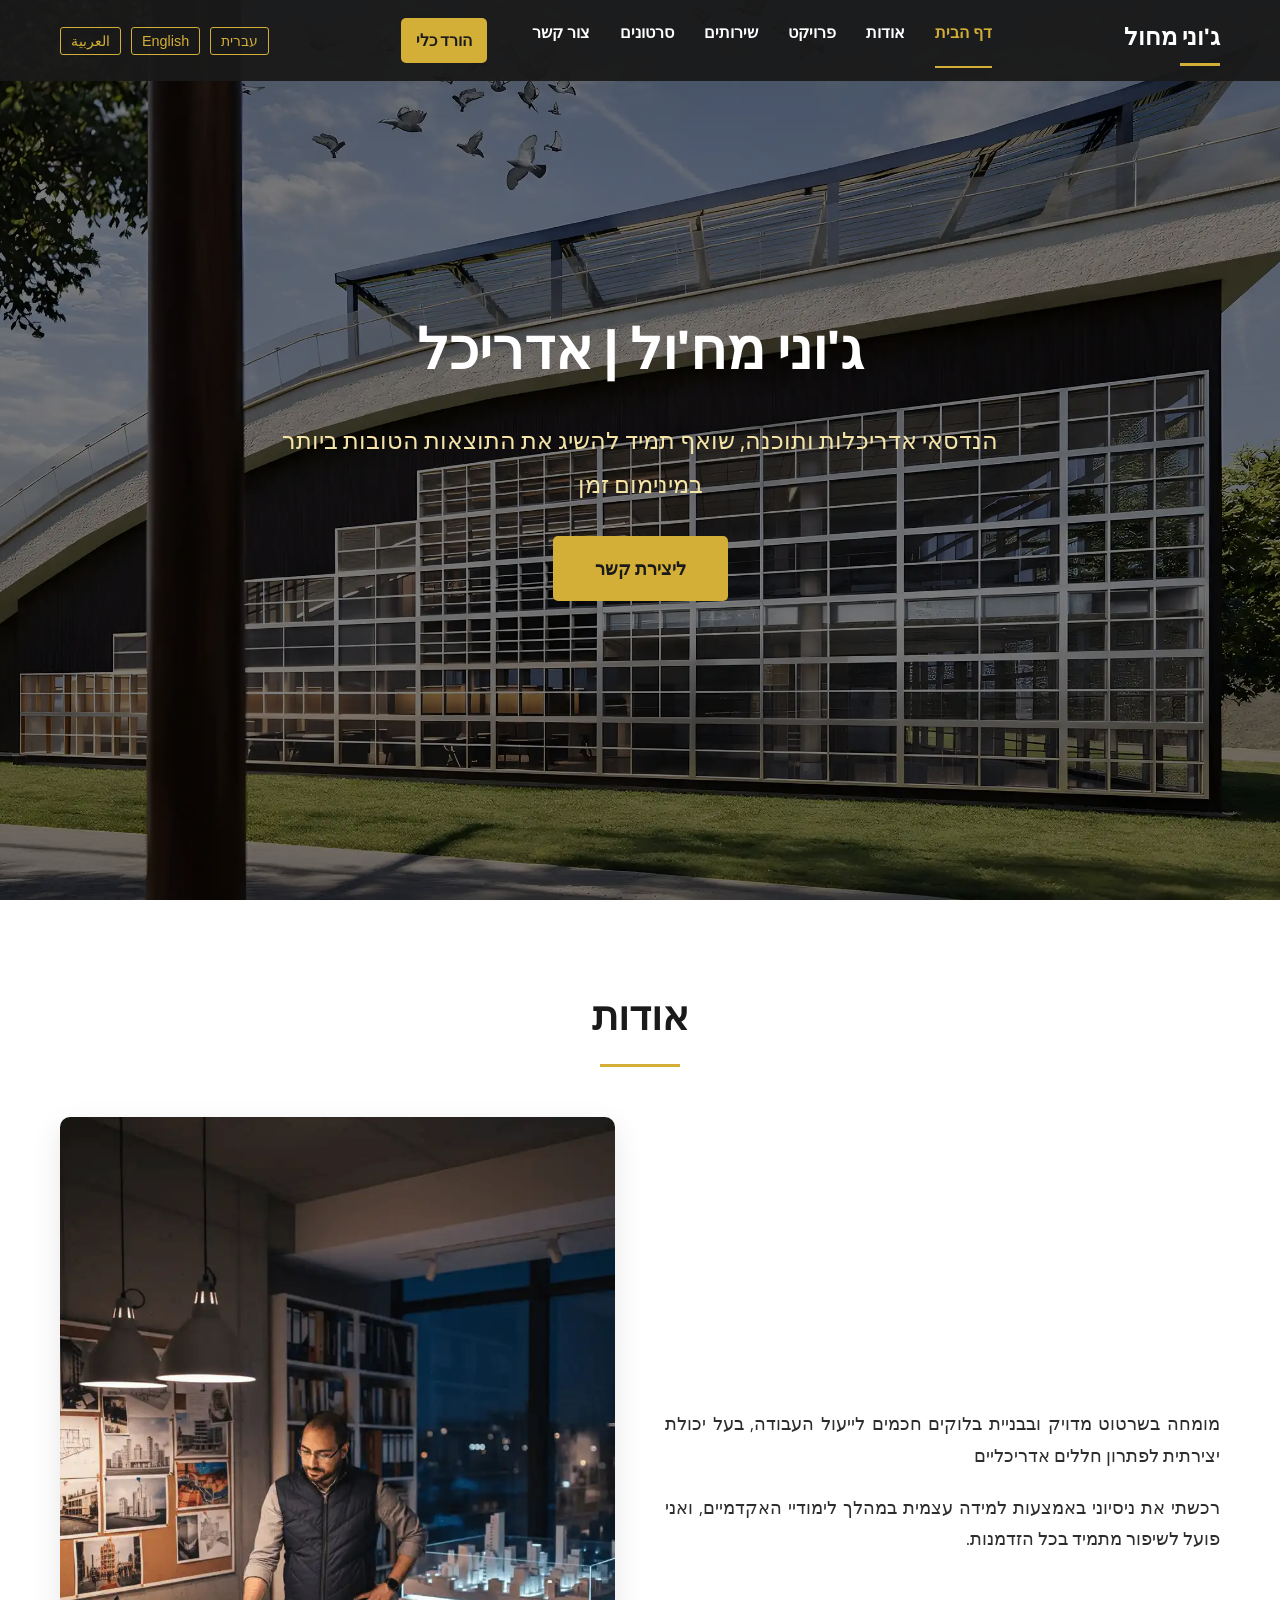
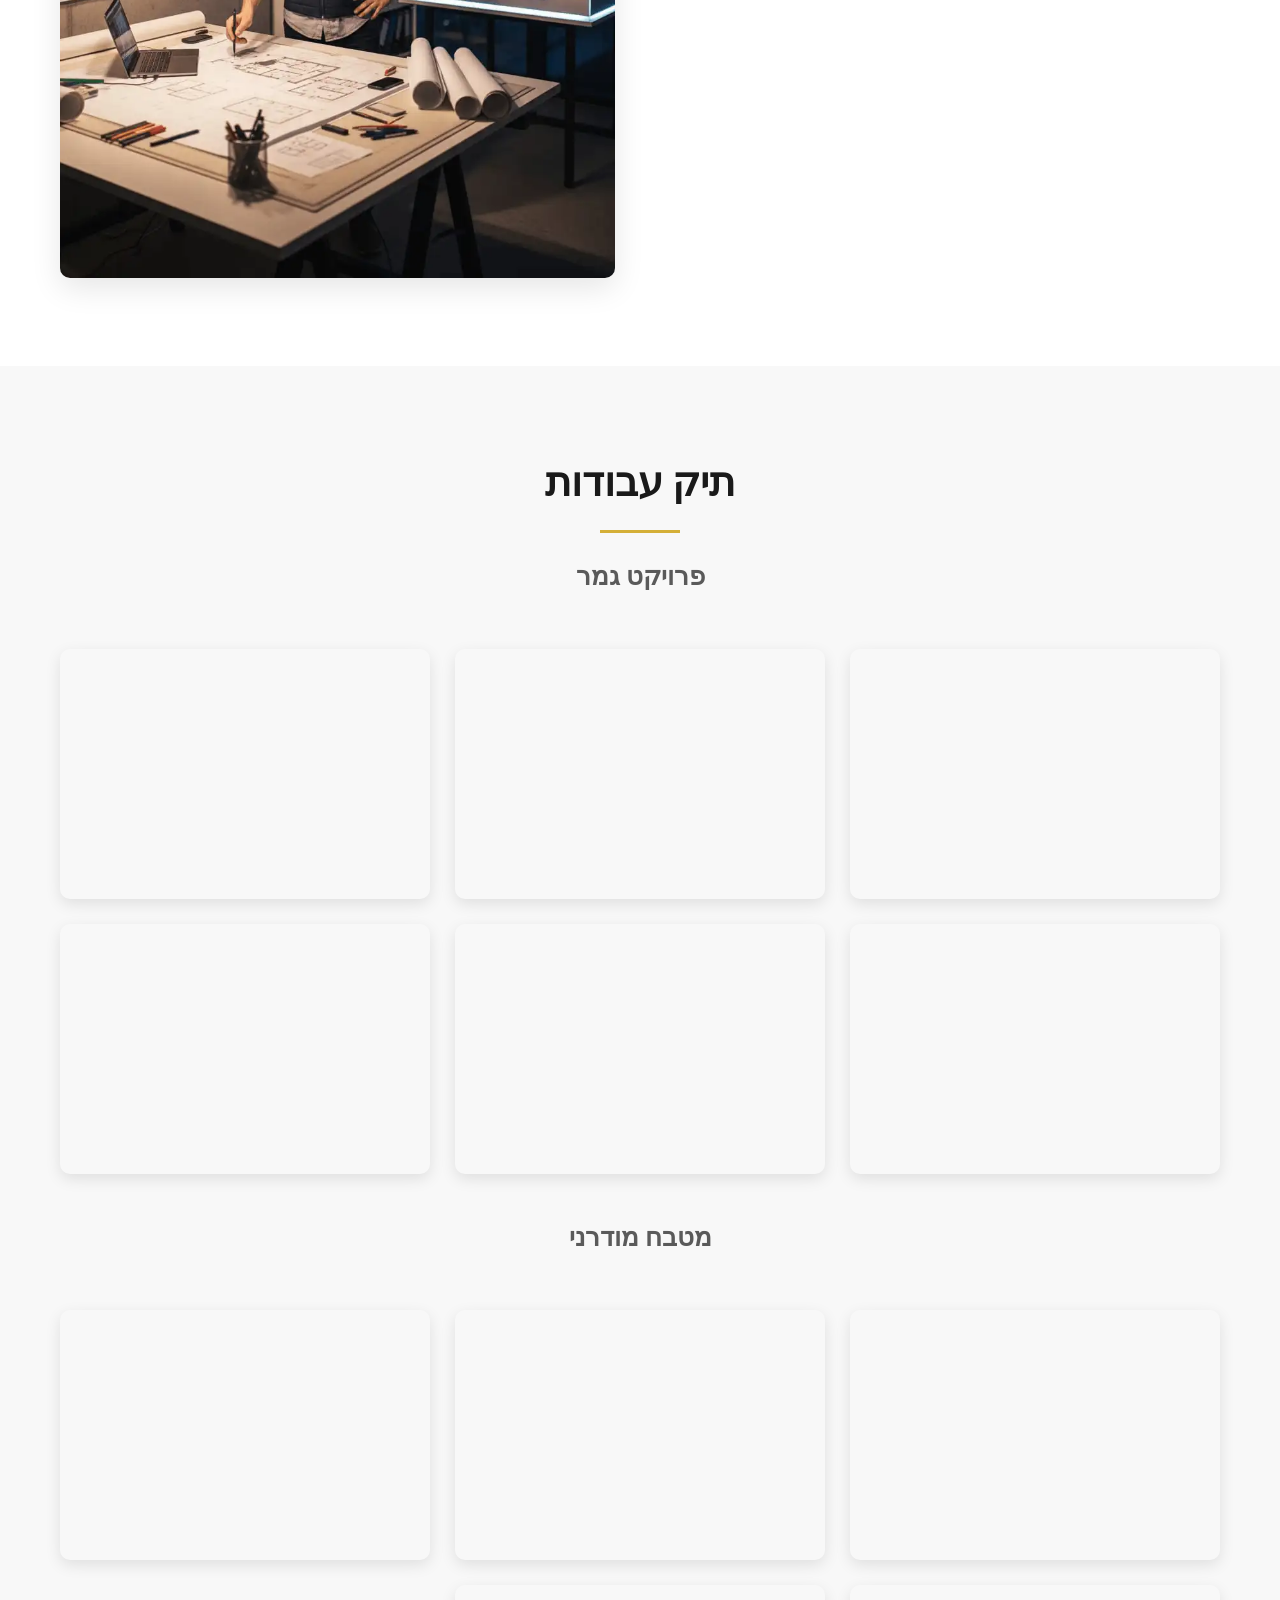
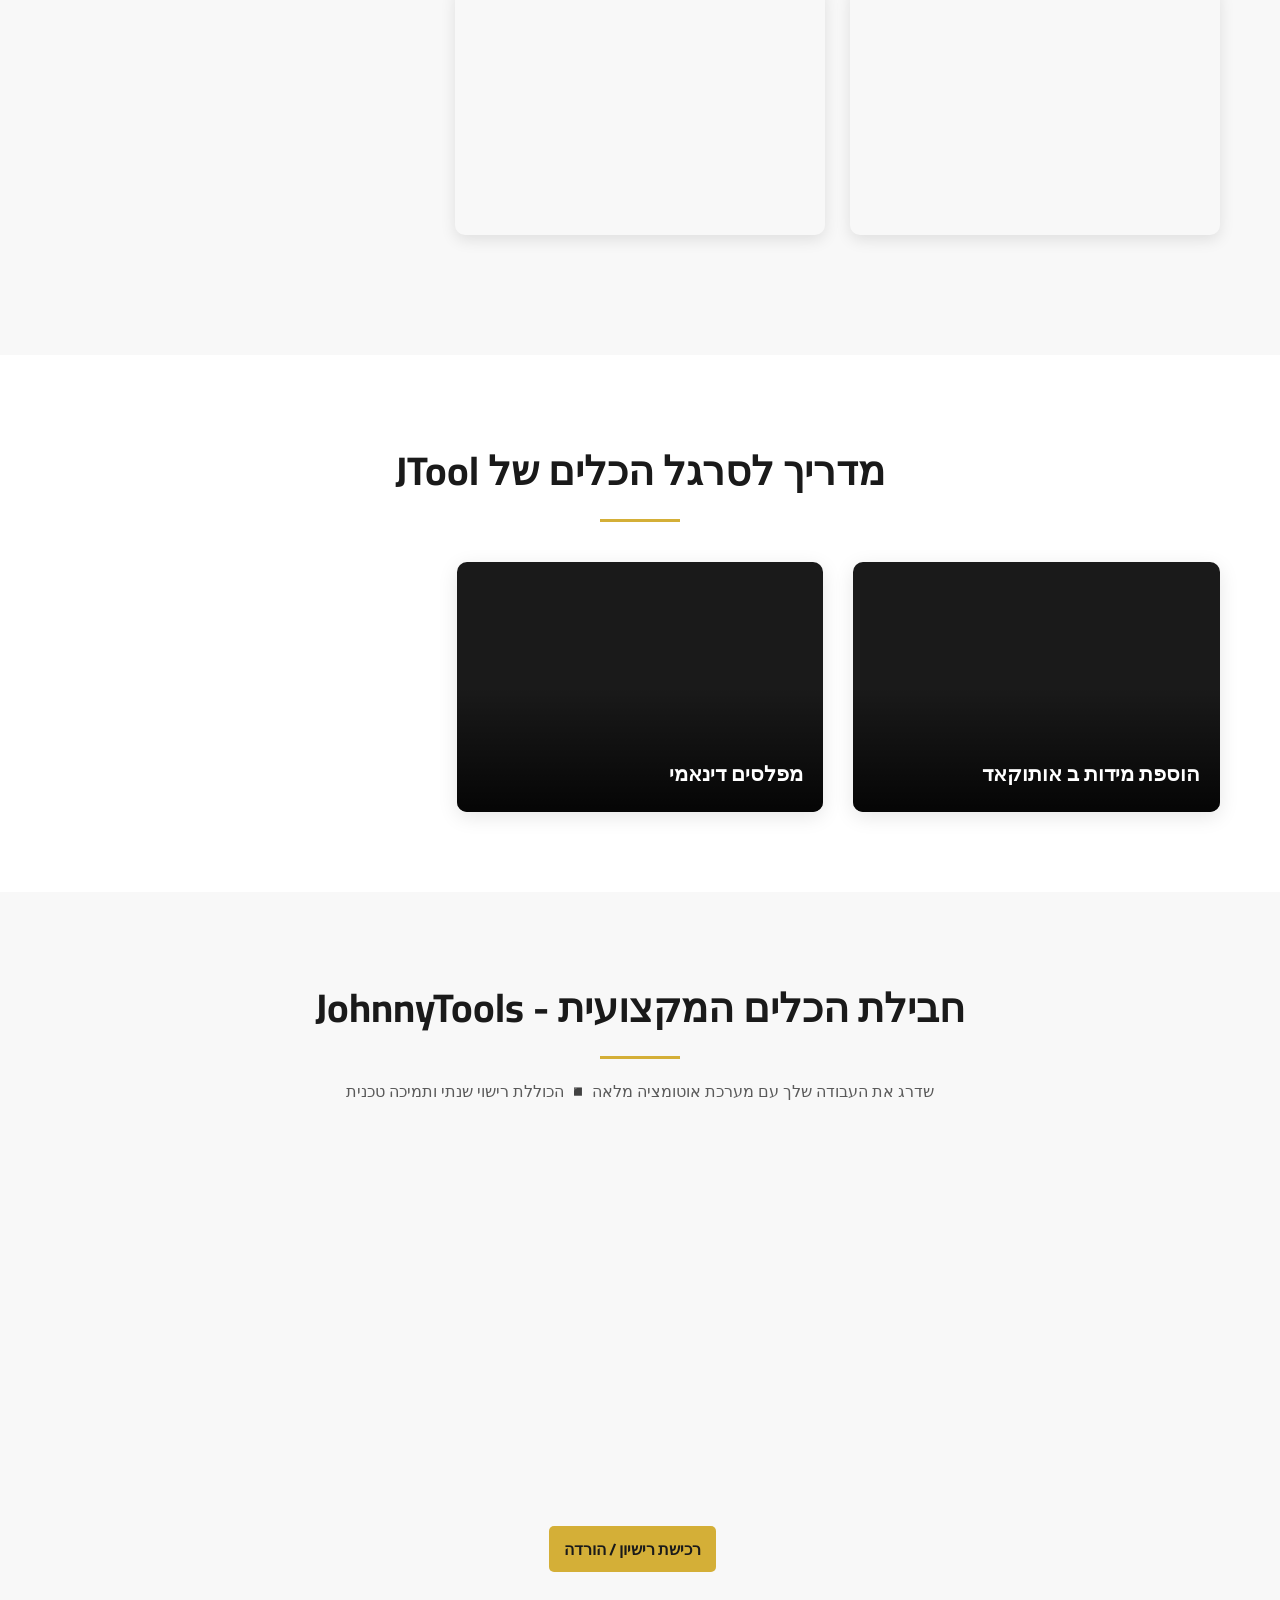
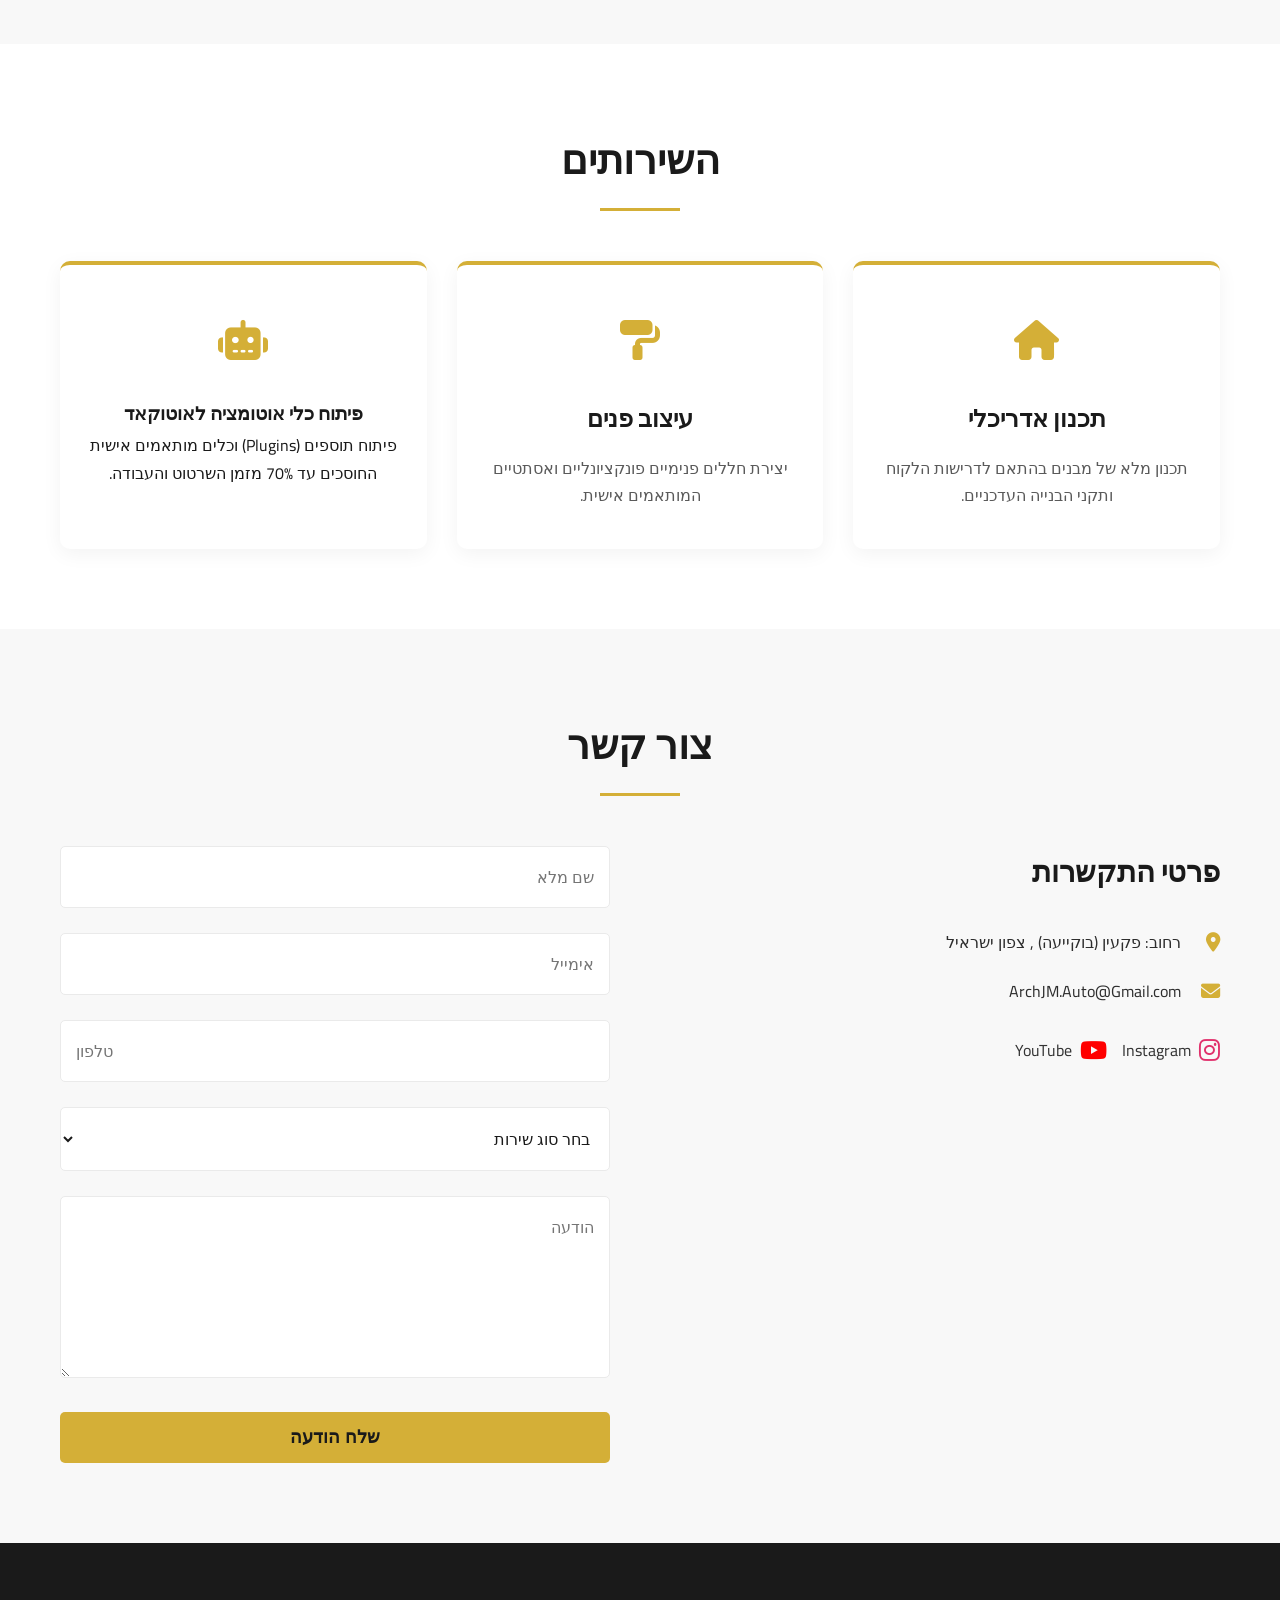
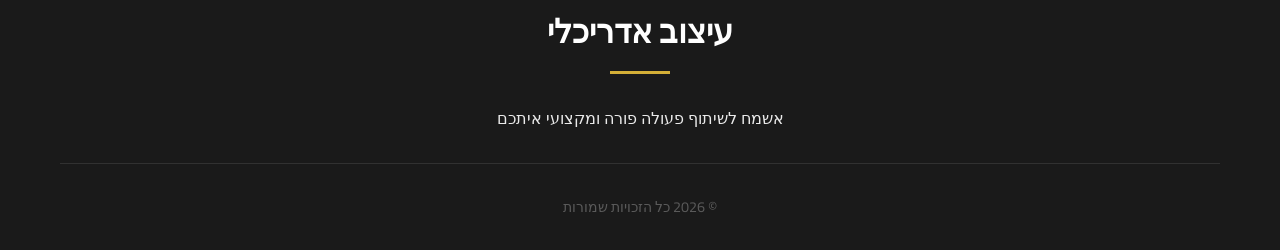
==== index.html @ f75690e4 "Update YouTube video source in index.html" ====
<!DOCTYPE html>
<html lang="he" dir="rtl">
<head>
<meta charset="UTF-8">
    <meta name="viewport" content="width=device-width, initial-scale=1.0">
    
    <title>Johnny Makhoul | ArchJm - Architect & Automation Expert</title>
   <meta name="description" content="ג'וני מחול | ArchJm - אדריכלות ואוטומציה ב-AutoCAD. جوني محول - هندسة معمارية وأتمتة أوتوكاد. Architect & AutoCAD Automation.">
    <meta name="keywords" content="Johnny Makhoul, ArchJm, جوني محول, אדריכלות, אוטומציה, Architect, AutoCAD Automation, Scripts">
    <meta name="author" content="Johnny Makhoul">

    <meta property="og:title" content="Johnny Makhoul | ArchJm.Auto">
    <meta property="og:description" content="Architect & Automation Developer specializing in AutoCAD scripts.">
    <meta property="og:image" content="assets/Images/logo.png"> <meta property="og:url" content="https://arch-jm.github.io/">
    <meta property="og:type" content="website">
	<meta property="og:site_name" content="ArchJm">


	<link rel="preconnect" href="https://fonts.googleapis.com">
	<link rel="preconnect" href="https://fonts.gstatic.com" crossorigin>

	<link href="https://fonts.googleapis.com/css2?family=Cairo:wght@400;600;700&display=swap" rel="stylesheet">
	<link rel="preconnect" href="https://cdnjs.cloudflare.com">
    <link rel="stylesheet" href="https://cdnjs.cloudflare.com/ajax/libs/font-awesome/6.5.2/css/all.min.css">
    <link rel="stylesheet" href="style.css">
	
<link rel="icon" type="image/png" sizes="48x48" href="assets/icon/favicon-48x48.png">

<link rel="icon" type="image/png" sizes="32x32" href="assets/icon/favicon-32x32.png">
<link rel="icon" type="image/png" sizes="16x16" href="assets/icon/favicon-16x16.png">

<link rel="apple-touch-icon" sizes="180x180" href="assets/icon/apple-touch-icon.png">

<link rel="icon" type="image/png" sizes="192x192" href="assets/icon/android-chrome-192x192.png">
<link rel="icon" type="image/png" sizes="512x512" href="assets/icon/android-chrome-512x512.png">

<link rel="manifest" href="assets/icon/site.webmanifest">
<link rel="shortcut icon" href="assets/icon/favicon.ico">

	<script type="application/ld+json">
{
  "@context": "https://schema.org",
  "@type": "WebSite",
  "name": "ArchJm",
  "alternateName": ["Johnny Makhoul", "JM Architecture"],
  "url": "https://arch-jm.github.io/"
}
</script>

</head>
<body>
    <!-- شريط التنقل -->
    <nav class="navbar">
        <div class="nav-container">
            <a href="#" class="logo">
                <span class="logo-text">ג'וני מחול</span>
                <span class="logo-line"></span>
            </a>
            
<div class="nav-links">
    <a href="#home" class="nav-link active" data-i18n="home">דף הבית</a>
    <a href="#about" class="nav-link" data-i18n="about">אודות</a>
    <a href="#portfolio" class="nav-link" data-i18n="portfolio">תיק עבודות</a>
    <a href="#services" class="nav-link" data-i18n="services">שירותים</a>
    <a href="#video" class="nav-link" data-i18n="video">סרטונים</a>
	<a href="#contact" class="nav-link" data-i18n="contact">צור קשר</a>   
    <a href="#premium" class="nav-link nav-download-btn" data-i18n="downloadTool">הורד כלי</a>
	<!-- <a href="https://drive.google.com/file/d/1OPoegFhzhhuId1MejEAz36obyt_l2D-g/view?usp=drive_link" class="nav-link" data-i18n="enscape">Enscape</a> -->
</div>
            
            <div class="language-switcher">
				<button class="lang-btn" data-lang="he" aria-label="שנה שפה לעברית">עברית</button>
				<button class="lang-btn" data-lang="en" aria-label="Change language to English">English</button>
				<button class="lang-btn" data-lang="ar" aria-label="تغيير اللغة للعربية">العربية</button>
            </div>
            
            <button class="menu-toggle">
                <i class="fas fa-bars"></i>
            </button>
        </div>
    </nav>

    <!-- القسم الرئيسي -->
    <section id="home" class="hero-section">
        <div class="hero-content">
            <h1 class="hero-title" data-i18n="heroTitle">ג'וני מחול | אדרכל</h1>
            <p class="hero-subtitle" data-i18n="heroSubtitle">הנדסאי אדריכלות ותוכנה, שואף תמיד להשיג את התוצאות הטובות ביותר במינימום זמן</p>
            <a href="#contact" class="cta-button" data-i18n="getQuote">ליצירת קשר</a>
        </div>
        <div class="hero-overlay"></div>
    </section>

    <!-- قسم حول المهندس -->
   <section id="about" class="section">
        <div class="container">
            <h2 class="section-title" data-i18n="aboutTitle">אודות</h2>
            <div class="about-content">
                <div class="about-text">
                    <p data-i18n="aboutText1">מומחה בשרטוט מדויק ובבניית בלוקים חכמים לייעול העבודה, בעל יכולת יצירתית לפתרון חללים אדריכליים.</p>
                    <p data-i18n="aboutText2">רכשתי את ניסיוני באמצעות למידה עצמית במהלך לימודיי האקדמיים, ואני פועל לשיפור מתמיד בכל הזדמנות.</p>
                    <div class="about-stats">
                      <!--   <div class="stat">
                            <span class="stat-number">0+</span>
                            <span class="stat-text" data-i18n="yearsExp">שנות ניסיון</span>
                        </div>
                        <div class="stat">
                            <span class="stat-number">1+</span>
                            <span class="stat-text" data-i18n="projectsDone">פרויקטים שהושלמו</span>
                        </div>
                        <div class="stat">
                            <span class="stat-number">0+</span>
                            <span class="stat-text" data-i18n="awards">פרסים מקצועיים</span>
                        </div>-->
                    </div>
                </div>
                <div class="about-image">
                    <img src="assets/Images/Profile.webp" alt="ג'וני מחול - הנדסאי אדריכלות ותוכנה">
                </div>
            </div>
        </div>
    </section> 

    <!-- قسم معرض الصور -->
  <section id="portfolio" class="section bg-light">
        <div class="container">
            <h2 class="section-title" data-i18n="portfolioTitle">תיק עבודות</h2>
            <h2 class="section-subtitle" data-i18n="portfolioSubtitle">פרויקט גמר</h2>
            
           
            
            <!-- معرض الصور -->
            <div class="gallery-container">
                <div class="gallery" id="gallery-library"></div>
				
				<h3 class="section-subtitle" data-i18n="portfolioSubtitle1">מטבח מודרני</h3>
				<div class="gallery" id="gallery-Kitchin"></div>
                 
            
        </div>
    </section>
	
	<!-- قسم الفيديو -->
<section id="video" class="section">
    <div class="container">
        <h2 class="section-title" data-i18n="videoTitle">אוטומציה בשרטוט</h2>
        
        <div class="video-gallery">
            <!-- فيديو 1 -->
            <div class="video-item">
                <div class="video-wrapper">
                 <!--    <video class="project-video" controls preload="metadata" controls poster="Vid-Img-1.jpg">
                        <source src="2.mp4" type="video/mp4">
                        <source src="2.mp4" type="webm"> 
                        <p data-i18n="videoNotSupported">הדפדפן שלך אינו תומך בהפעלת סרטונים.</p>
                    </video> -->

					<iframe
					  src="https://www.youtube.com/embed/LvKLqYV3XtQ?vq=hd1080&rel=0&modestbranding=1"
 					 title="הוספת מידות ב אותוקאד"
					  frameborder="0"
					  allow="accelerometer; clipboard-write; encrypted-media; gyroscope; picture-in-picture"
					  allowfullscreen>
					</iframe>
					
                    <div class="video-overlay">
                      <!--  <button class="play-btn">
                            <i class="fas fa-play"></i>
                        </button> -->
                        <h3 class="video-title" data-i18n="video1Title">הוספת מידות ב אותוקאד</h3>
                    </div> 
                </div>
            </div>
            
             <!-- فيديو 2 -->
            <div class="video-item">
                <div class="video-wrapper">
					
                   	<iframe 
 					   src="https://www.youtube.com/embed/O8Wgv_L6OVw?vq=hd1080&rel=0&modestbranding=1" 
 					   title="Dynamic AutoCAD Blocks" 
  					   frameborder="0" 
 					   allow="accelerometer; clipboard-write; encrypted-media; gyroscope; picture-in-picture" 
						allowfullscreen>
					</iframe>
					
                    <div class="video-overlay">
                       
                        <h3 class="video-title" data-i18n="video2Title">תכנות ליספים: ייעול ושיפור תהליכי עבודה</h3>
                    </div>
                </div>
            </div> 
            
          <!--   <!-- فيديو 3 
            <div class="video-item">
                <div class="video-wrapper">
                    <video class="project-video" controls poster="images/video3-poster.jpg">
                        <source src="videos/project3.mp4" type="video/mp4">
                        <source src="videos/project3.webm" type="video/webm">
                        <p data-i18n="videoNotSupported">הדפדפן שלך אינו תומך בהפעלת סרטונים.</p>
                    </video>
                    <div class="video-overlay">
                        <button class="play-btn">
                            <i class="fas fa-play"></i>
                        </button>
                        <h3 class="video-title" data-i18n="video3Title">תהליך עיצוב פנים</h3>
                    </div>
                </div>
            </div> -->
        </div>
    </div>
</section>

<section id="premium" class="section bg-light">
    <div class="container text-center">
        <h2 class="section-title" data-i18n="premiumTitle">JohnnyTools Premium</h2>
        <p class="section-subtitle" data-i18n="premiumDesc">
    </p>
        
       <div class="plugin-preview">
    <img src="assets/Images/JTool.webp" alt="JohnnyTools Toolbar" class="plugin-img">
    
    <div class="plugin-action-container">
<a href="https://github.com/Arch-Jm/Arch-Jm.github.io/releases/latest/download/JTool.exe"
	class="nav-link nav-download-btn" 
   download data-i18n="buyNow">
   <i class="fas fa-download"></i> 
   <span data-i18n="downloadTool">רכישת רישיון / הורדה</span>
</a>
    </div>
</div>
</section>


    <!-- قسم الخدمات -->
    <section id="services" class="section">
        <div class="container">
            <h2 class="section-title" data-i18n="servicesTitle">השירותים שלנו</h2>
            <div class="services-grid">
                <div class="service-card">
                    <div class="service-icon">
                        <i class="fas fa-home"></i>
                    </div>
                    <h3 class="service-title" data-i18n="service1">תכנון אדריכלי</h3>
                    <p class="service-text" data-i18n="service1Text">תכנון מלא של מבנים בהתאם לדרישות הלקוח ותקני הבנייה העדכניים.</p>
                </div>
             <!--     <div class="service-card">
                    <div class="service-icon">
                        <i class="fas fa-building"></i>
                  </div>
                    <h3 class="service-title" data-i18n="service2">בנייה ותכנון עירוני</h3>
                    <p class="service-text" data-i18n="service2Text">פיתוח פרויקטים עירוניים מורכבים תוך התחשבות בסביבה ובקהילה.</p>
                </div> -->
                <div class="service-card">
                    <div class="service-icon">
                        <i class="fas fa-paint-roller"></i>
                    </div>
                    <h3 class="service-title" data-i18n="service3">עיצוב פנים</h3>
                    <p class="service-text" data-i18n="service3Text">יצירת חללים פנימיים פונקציונליים ואסתטיים המותאמים אישית.</p>
					
                </div>

<div class="service-card">
    <div class="service-icon">
        <i class="fas fa-robot"></i> </div>
    <h3 data-i18n="automationService">פיתוח כלי אוטומציה לאוטוקאד</h3>
    <p data-i18n="automationDesc">פיתוח תוספים (Plugins) וכלים מותאמים אישית החוסכים עד 70% מזמן השרטוט והעבודה.</p>
</div>
				
				
            </div>
        </div>
    </section>

    <!-- نموذج الاتصال -->
    <section id="contact" class="section bg-light">
        <div class="container">
            <h2 class="section-title" data-i18n="contactTitle">צור קשר</h2>
            <div class="contact-content">
                <div class="contact-info">
                    <h3 data-i18n="contactInfo">פרטי התקשרות</h3>
                    <div class="contact-item">
                        <i class="fas fa-map-marker-alt"></i>
                        <span data-i18n="address">רחוב: פקעין (בוקייעה) , צפון ישלאיל</span>
                    </div>
                    <div class="contact-item">
                        <i class="fas fa-envelope"></i>
                        <span>ArchJM.Auto@Gmail.com</span>
                    </div>
<div class="social-links">
    <a href="https://www.instagram.com/archjm.auto/" 
       class="social-icon instagram-btn" 
       target="_blank" 
       rel="noopener noreferrer"
       aria-label="Instagram">
        <i class="fab fa-instagram"></i>
        <span class="social-text">Instagram</span>
    </a>
    
    <a href="https://www.youtube.com/@J-CAD" 
       class="social-icon youtube-btn" 
       target="_blank" 
       rel="noopener noreferrer"
       aria-label="YouTube">
        <i class="fab fa-youtube"></i>
        <span class="social-text">YouTube</span>
    </a>
</div>
                </div>
                <div class="contact-form">
                   <form  action="https://formspree.io/f/mzznadnd" method="POST" id="contactForm">
				       <input type="hidden" name="_subject" value="Contact Form">
						<input type="text" name="_gotcha" style="display:none">
				   
                        <div class="form-group">
                            <input type="text" name="name" placeholder="שם מלא" required data-i18n-placeholder="fullName">
                        </div>
                        <div class="form-group">
                            <input type="email" name="email" placeholder="אימייל" required data-i18n-placeholder="email">
                        </div>
                        <div class="form-group">
                            <input type="tel" name="phone" placeholder="טלפון" data-i18n-placeholder="phone">
                        </div>
                        <div class="form-group">
                            <select name="service" required>
                                <option value="" disabled selected data-i18n="selectService">בחר סוג שירות</option>
                                <option value="architectural" data-i18n="serviceOption1">תכנון אדריכלי</option>
                            <!--    <option value="urban" data-i18n="serviceOption2">תכנון עירוני</option> -->
								<option value="interior" data-i18n="serviceOption3">עיצוב פנים</option>
                                <option value="sustainable" data-i18n="serviceOption4">פיתוח תוספים</option>
                            </select>
                        </div>
                        <div class="form-group">
                            <textarea name="message" rows="5" placeholder="הודעה" required data-i18n-placeholder="message"></textarea>
                        </div>
                        <button type="submit" class="submit-btn" data-i18n="sendMessage">שלח הודעה</button>
                    </form>
                </div>
            </div>
        </div>
    </section>

    <!-- تذييل الصفحة -->
    <footer class="footer">
        <div class="container">
            <div class="footer-content">
                <div class="footer-logo">
                    <span class="logo-text">עיצוב אדריכלי</span>
                    <span class="logo-line"></span>
                </div>
                <p class="footer-text" data-i18n="footerText">אשמח לשיתוף פעולה פורה ומקצועי איתכם</p>
                <p class="copyright">&copy; <span id="currentYear"></span> כל הזכויות שמורות</p>
            </div>
        </div>
    </footer>

    <!-- نافذة معرض الصور الموسع -->
    <div id="lightbox" class="lightbox">
        <div class="lightbox-content">
            <button id="closeLightbox" class="lightbox-close">&times;</button>
            <button id="prevBtn" class="lightbox-nav"><i class="fas fa-chevron-right"></i></button>
            <button id="nextBtn" class="lightbox-nav"><i class="fas fa-chevron-left"></i></button>
            <img id="lightboxImage" src="" alt="Gallery Image">
            <div id="imageInfo" class="image-info"></div>
        </div>
    </div>

    

    <script src="script.js"></script>
</body>
</html>
---- style.css ----
/* التهيئة العامة */
:root {
    --primary-black: #1a1a1a;
    --secondary-black: #2d2d2d;
    --primary-white: #ffffff;
    --off-white: #f8f8f8;
    --gold: #d4af37;
    --light-gold: #f4e4a6;
    --dark-gold: #a67c00;
    --gray: #5a5a5a;
    --light-gray: #eaeaea;
}

img {
    max-width: 100%;
    height: auto;
    aspect-ratio: attr(width) / attr(height); /* بيحجز مكان الصورة قبل ما تتحمل */
    content-visibility: auto; /* بيحسن سرعة الرندر */
}

* {
    margin: 0;
    padding: 0;
    box-sizing: border-box;
}

html {
    scroll-behavior: smooth;
}

body {
    
    font-family: 'Cairo', sans-serif;
    color: var(--primary-black);
    line-height: 1.6;
    background-color: var(--primary-white);
    direction: rtl;
}

[dir="ltr"] body {
    direction: ltr;
}

.container {
    width: 100%;
    max-width: 1200px;
    margin: 0 auto;
    padding: 0 20px;
}

.section {
    padding: 80px 0;
}

.bg-light {
    background-color: var(--off-white);
}

.section-title {
    font-size: 2.5rem;
    text-align: center;
    margin-bottom: 20px;
    color: var(--primary-black);
    position: relative;
    padding-bottom: 15px;
}

.section-title:after {
    content: '';
    position: absolute;
    bottom: 0;
    right: 50%;
    transform: translateX(50%);
    width: 80px;
    height: 3px;
    background-color: var(--gold);
}

.section-subtitle {
    text-align: center;
    color: var(--gray);
    margin-bottom: 50px;
    font-size: 1.6rem;
}

/* شريط التنقل */
.navbar {
    position: fixed;
    top: 0;
    width: 100%;
    background-color: rgba(26, 26, 26, 0.95);
    z-index: 1000;
    padding: 15px 0;
    transition: all 0.3s ease;
}

.nav-container {
    display: flex;
    justify-content: space-between;
    align-items: center;
    max-width: 1200px;
    margin: 0 auto;
    padding: 0 20px;
}

.logo {
    display: flex;
    flex-direction: column;
    align-items: flex-start;
    text-decoration: none;
    color: var(--primary-white);
    font-weight: 700;
    font-size: 1.5rem;
}

.logo-line {
    width: 40px;
    height: 3px;
    background-color: var(--gold);
    margin-top: 5px;
}

.nav-links {
    display: flex;
    gap: 30px;
}

.nav-link {
    color: var(--primary-white);
    text-decoration: none;
    font-size: 1rem;
    font-weight: 600;
    transition: color 0.3s ease;
    position: relative;
}

.nav-link:focus {
    outline: 2px solid var(--gold);
    outline-offset: 4px;
}

.nav-link:hover, .nav-link.active {
    color: var(--gold);
}

.nav-link.active:after {
    content: '';
    position: absolute;
    bottom: -5px;
    right: 0;
    width: 100%;
    height: 2px;
    background-color: var(--gold);
}

.language-switcher {
    display: flex;
    gap: 10px;
}

.lang-btn {
    background: transparent;
    border: 1px solid var(--gold);
    color: var(--gold);
    padding: 5px 10px;
    border-radius: 3px;
    cursor: pointer;
    font-size: 0.9rem;
    transition: all 0.3s ease;
}

.lang-btn:hover {
    background-color: var(--gold);
    color: var(--primary-black);
}

.menu-toggle {
    display: none;
    background: transparent;
    border: none;
    color: var(--primary-white);
    font-size: 1.5rem;
    cursor: pointer;
}

/* قسم البطل */
.hero-section {
    height: 100vh;
    background-image: url('assets/Project/FinalProject/Library-img-2.webp');
    background-size: cover;
    background-position: center;
    display: flex;
    align-items: center;
    justify-content: center;
    text-align: center;
    position: relative;
}

.hero-overlay {
    position: absolute;
    top: 0;
    right: 0;
    width: 100%;
    height: 100%;
    background-color: rgba(0, 0, 0, 0.5);
}

.hero-content {
    position: relative;
    z-index: 2;
    color: var(--primary-white);
    max-width: 800px;
    padding: 0 20px;
}

.hero-title {
    font-size: 3.5rem;
    margin-bottom: 20px;
    font-weight: 700;
}

.hero-subtitle {
    font-size: 1.5rem;
    margin-bottom: 30px;
    color: var(--light-gold);
}

.cta-button {
    display: inline-block;
    background-color: var(--gold);
    color: var(--primary-black);
    padding: 15px 40px;
    border-radius: 5px;
    text-decoration: none;
    font-weight: 700;
    font-size: 1.1rem;
    transition: all 0.3s ease;
    border: 2px solid var(--gold);
}

.cta-button:hover {
    background-color: transparent;
    color: var(--gold);
}

/* قسم حول */
.about-content {
    display: flex;
    align-items: center;
    gap: 50px;
    margin-top: 50px;
}

.about-text {
    flex: 1;
}

.about-text p {
    margin-bottom: 20px;
    font-size: 1.1rem;
    color: var(--secondary-black);
}

.about-stats {
    display: flex;
    justify-content: space-between;
    margin-top: 40px;
}

.stat {
    text-align: center;
}

.stat-number {
    display: block;
    font-size: 2.5rem;
    font-weight: 700;
    color: var(--gold);
}

.stat-text {
    font-size: 1rem;
    color: var(--gray);
}

.about-image {
    flex: 1;
}

.about-image img {
    width: 100%;
    border-radius: 10px;
    box-shadow: 0 10px 30px rgba(0, 0, 0, 0.1);
}

.gallery-container {
    margin-top: 30px;
}

.gallery {
    display: grid;
    grid-template-columns: repeat(auto-fill, minmax(300px, 1fr));
    gap: 25px;
    margin-bottom: 40px;
}

.gallery-item {
    position: relative;
    overflow: hidden;
    border-radius: 10px;
    box-shadow: 0 5px 15px rgba(0, 0, 0, 0.1);
    cursor: pointer;
    height: 250px;
}

.gallery-item img {
    width: 100%;
    height: 100%;
    object-fit: cover;
    transition: transform 0.5s ease;
}

.gallery-item:hover img {
    transform: scale(1.05);
}

.gallery-item-overlay {
    position: absolute;
    bottom: 0;
    right: 0;
    width: 100%;
    padding: 20px;
    background: linear-gradient(to top, rgba(0, 0, 0, 0.8), transparent);
    color: var(--primary-white);
    transform: translateY(100%);
    transition: transform 0.3s ease;
}

.gallery-item:hover .gallery-item-overlay {
    transform: translateY(0);
}


/* نافذة معرض الصور الموسع */
.lightbox {
    position: fixed;
    top: 0;
    right: 0;
    width: 100%;
    height: 100%;
    background-color: rgba(0, 0, 0, 0.9);
    z-index: 2000;
    display: none;
    justify-content: center;
    align-items: center;
}

.lightbox-content {
    position: relative;
    max-width: 90%;
    max-height: 90%;
}

.lightbox-close {
    position: absolute;
    top: -40px;
    left: 0;
    background: transparent;
    border: none;
    color: var(--primary-white);
    font-size: 2.5rem;
    cursor: pointer;
}

.lightbox-nav {
    position: absolute;
    top: 50%;
    transform: translateY(-50%);
    background: rgba(255, 255, 255, 0.2);
    border: none;
    color: var(--primary-white);
    width: 50px;
    height: 50px;
    border-radius: 50%;
    cursor: pointer;
    font-size: 1.5rem;
    display: flex;
    justify-content: center;
    align-items: center;
}

#prevBtn {
    right: 20px;
}

#nextBtn {
    left: 20px;
}

#lightboxImage {
    max-width: 100%;
    max-height: 80vh;
    display: block;
    margin: 0 auto;
}

.image-info {
    color: var(--primary-white);
    text-align: center;
    margin-top: 15px;
    font-size: 1.1rem;
}

/* قسم الفيديو */
.video-gallery {
    display: grid;
    grid-template-columns: repeat(auto-fill, minmax(350px, 1fr));
    gap: 30px;
    margin-top: 40px;
}

.video-item {
    position: relative;
    overflow: hidden;
    border-radius: 10px;
    box-shadow: 0 5px 20px rgba(0, 0, 0, 0.1);
    transition: transform 0.3s ease, box-shadow 0.3s ease;
    background-color: var(--primary-black);
}

.video-item:hover {
    transform: translateY(-5px);
    box-shadow: 0 15px 30px rgba(0, 0, 0, 0.2);
}

.video-wrapper {
    position: relative;
    width: 100%;
    height: 250px;
    overflow: hidden;
}

.project-video {
    width: 100%;
    height: 100%;
    object-fit: cover;
    display: block;
    transition: transform 0.5s ease;
}

.video-item:hover .project-video {
    transform: scale(1.05);
}

.video-overlay {
    position: absolute;
    top: 0;
    right: 0;
    width: 100%;
    height: 100%;
    background: linear-gradient(to bottom, transparent 50%, rgba(0, 0, 0, 0.8));
    display: flex;
    flex-direction: column;
    justify-content: flex-end;
    padding: 20px;
    opacity: 1;
    transition: opacity 0.3s ease;
    pointer-events: none;
}

.video-overlay:hover {
    opacity: 0.9;
}

/* .play-btn {
    position: absolute;
    top: 50%;
    right: 50%;
    transform: translate(50%, -50%);
    width: 60px;
    height: 60px;
    background-color: var(--gold);
    border: none;
    border-radius: 50%;
    color: var(--primary-black);
    font-size: 1.5rem;
    cursor: pointer;
    display: flex;
    align-items: center;
    justify-content: center;
    transition: all 0.3s ease;
    opacity: 0.9;
}

.play-btn:hover {
    background-color: var(--primary-white);
    transform: translate(50%, -50%) scale(1.1);
    opacity: 1;
}  */

.video-title {
    color: var(--primary-white);
    font-size: 1.3rem;
    margin-top: 10px;
    font-weight: 600;
}

iframe {
    width: 100%;
    aspect-ratio: 16 / 9; /* هذا السطر هو السر، بيحفظ التوازن */
    height: auto; /* بنلغي الـ 100% عشان ما يمط الطول */
    border-radius: 10px;
    object-fit: cover;
    image-rendering: -webkit-optimize-contrast; /* لزيادة حدة التفاصيل */
}

@media (prefers-reduced-motion: reduce) {
  * {
    animation-duration: 0.01ms !important;
    animation-iteration-count: 1 !important;
    transition-duration: 0.01ms !important;
    scroll-behavior: auto !important;
  }
}


/* للهواتف */
@media (max-width: 768px) {
    .video-gallery {
        grid-template-columns: 1fr;
    }
    
    .video-wrapper {
        height: 200px;
    }
}

/* قسم الخدمات */
.services-grid {
    display: grid;
    grid-template-columns: repeat(auto-fit, minmax(250px, 1fr));
    gap: 30px;
    margin-top: 50px;
}

.service-card {
    background-color: var(--primary-white);
    padding: 40px 25px;
    border-radius: 10px;
    text-align: center;
    box-shadow: 0 5px 20px rgba(0, 0, 0, 0.05);
    transition: transform 0.3s ease, box-shadow 0.3s ease;
    border-top: 4px solid var(--gold);
}

.service-card:hover {
    transform: translateY(-10px);
    box-shadow: 0 15px 30px rgba(0, 0, 0, 0.1);
}

.service-icon {
    font-size: 2.5rem;
    color: var(--gold);
    margin-bottom: 20px;
}

.service-title {
    font-size: 1.5rem;
    margin-bottom: 15px;
    color: var(--primary-black);
}

.service-text {
    color: var(--gray);
    line-height: 1.7;
}

/* نموذج الاتصال */
.contact-content {
    display: flex;
    gap: 60px;
    margin-top: 50px;
    flex-wrap: wrap;
}

.contact-info, .contact-form {
    flex: 1;
    min-width: 300px;
}

.contact-info h3 {
    font-size: 1.8rem;
    margin-bottom: 30px;
    color: var(--primary-black);
}

.contact-item {
    display: flex;
    align-items: center;
    margin-bottom: 20px;
    color: var(--secondary-black);
}

.contact-item i {
    color: var(--gold);
    margin-left: 15px;
    font-size: 1.2rem;
    width: 24px;
}

.social-links {
    display: flex;
    gap: 15px;
    margin-top: 30px;
}

.social-link {
    display: flex;
    justify-content: center;
    align-items: center;
    width: 40px;
    height: 40px;
    background-color: var(--primary-black);
    color: var(--primary-white);
    border-radius: 50%;
    text-decoration: none;
    transition: all 0.3s ease;
}

.social-link:hover {
    background-color: var(--gold);
    color: var(--primary-black);
    transform: translateY(-5px);
}

.contact-form .form-group {
    margin-bottom: 25px;
}

.contact-form input,
.contact-form select,
.contact-form textarea {
    width: 100%;
    padding: 15px;
    border: 1px solid var(--light-gray);
    border-radius: 5px;
    font-family: 'Cairo', sans-serif;
    font-size: 1rem;
    background-color: var(--primary-white);
    color: var(--primary-black);
}

.contact-form input:focus,
.contact-form select:focus,
.contact-form textarea:focus {
    outline: none;
    border-color: var(--gold);
}

.submit-btn {
    background-color: var(--gold);
    color: var(--primary-black);
    border: none;
    padding: 15px 40px;
    border-radius: 5px;
    cursor: pointer;
    font-weight: 700;
    font-size: 1.1rem;
    width: 100%;
    transition: all 0.3s ease;
}

.submit-btn:hover {
    background-color: var(--dark-gold);
}

/* التذييل */
.footer {
    background-color: var(--primary-black);
    color: var(--primary-white);
    padding: 60px 0 30px;
    text-align: center;
}

.footer-logo {
    display: flex;
    flex-direction: column;
    align-items: center;
    margin-bottom: 30px;
}

.footer-logo .logo-text {
    font-size: 2rem;
    font-weight: 700;
}

.footer-logo .logo-line {
    width: 60px;
    margin-top: 10px;
}

.footer-text {
    max-width: 600px;
    margin: 0 auto 30px;
    color: var(--light-gray);
    line-height: 1.8;
}

.copyright {
    color: var(--gray);
    font-size: 0.9rem;
    margin-top: 30px;
    padding-top: 30px;
    border-top: 1px solid rgba(255, 255, 255, 0.1);
}

/* النماذج المنبثقة */
.modal {
    position: fixed;
    top: 0;
    right: 0;
    width: 100%;
    height: 100%;
    background-color: rgba(0, 0, 0, 0.7);
    z-index: 3000;
    display: none;
    justify-content: center;
    align-items: center;
}

.modal-content {
    background-color: var(--primary-white);
    padding: 40px;
    border-radius: 10px;
    max-width: 500px;
    width: 90%;
    box-shadow: 0 10px 40px rgba(0, 0, 0, 0.2);
}

.modal-content h3 {
    margin-bottom: 25px;
    color: var(--primary-black);
    text-align: center;
}

.modal-buttons {
    display: flex;
    gap: 15px;
    justify-content: center;
    margin-top: 30px;
}

.modal-btn {
    padding: 12px 30px;
    border: none;
    border-radius: 5px;
    cursor: pointer;
    font-weight: 600;
    font-size: 1rem;
    transition: all 0.3s ease;
}

.modal-btn:not(.cancel) {
    background-color: var(--gold);
    color: var(--primary-black);
}

.modal-btn.cancel {
    background-color: var(--light-gray);
    color: var(--secondary-black);
}

.modal-btn:hover {
    opacity: 0.9;
    transform: translateY(-2px);
}

/* التجاوب للهواتف */
@media (max-width: 992px) {
    .about-content {
        flex-direction: column;
    }
    
    .hero-title {
        font-size: 2.8rem;
    }
    
    .hero-subtitle {
        font-size: 1.3rem;
    }
    
    .section-title {
        font-size: 2.2rem;
    }
}

@media (max-width: 768px) {
    .menu-toggle {
        display: block;
    }
    
    .nav-links {
        position: fixed;
        top: 70px;
        right: -100%;
        flex-direction: column;
        background-color: var(--primary-black);
        width: 80%;
        height: calc(100vh - 70px);
        padding: 30px;
        transition: right 0.3s ease;
        z-index: 1000;
    }
    
    .nav-links.active {
        right: 0;
    }
    
    .language-switcher {
        margin-right: auto;
        margin-left: 20px;
    }
    
    .hero-title {
        font-size: 2.2rem;
    }
    
    .hero-subtitle {
        font-size: 1.1rem;
    }
    
    .about-stats {
        flex-direction: column;
        gap: 30px;
    }
    
    .gallery {
        grid-template-columns: repeat(auto-fill, minmax(250px, 1fr));
    }
}

@media (max-width: 576px) {
    .section {
        padding: 60px 0;
    }
    
    .hero-title {
        font-size: 1.8rem;
    }
    
    .section-title {
        font-size: 1.8rem;
    }
    
    .gallery {
        grid-template-columns: 1fr;
    }
    
    .contact-content {
        gap: 40px;
    }
}
/* أنماط التحقق */
.form-group.invalid input,
.form-group.invalid select,
.form-group.invalid textarea {
    border-color: #ff3860 !important;
    box-shadow: 0 0 0 0.125em rgba(255, 56, 96, 0.25);
}

.form-group.valid input,
.form-group.valid select,
.form-group.valid textarea {
    border-color: #23d160 !important;
}

.error-message {
    color: #ff3860;
    font-size: 0.875rem;
    margin-top: 0.25rem;
    display: none;
}

.form-group.invalid .error-message {
    display: block;
}

/* تعديل رقم الهاتف */
input[name="phone"] {
    direction: ltr;
    text-align: left;
}

/* تنسيق اللوجو في الهيدر */
.logo img {
    max-height: 50px; /* جرب 50 أو 60 حسب رغبتك */
    width: auto;
    object-fit: contain;
    display: block;
}

/* تنسيق اللوجو في الفوتر */
.footer-logo img {
    max-height: 40px; 
    width: auto;
    margin-bottom: 15px;
}

.navbar .container {
    display: flex;
    justify-content: space-between;
    align-items: center;
    height: 70px; /* توحيد ارتفاع الناف بار */
}

body {
    line-height: 1.8; /* تباعد مريح للعين */
    text-align: justify; /* توزيع الكلام بشكل متساوي */
}

/* لضمان أن العناوين دايمًا في المنتصف ومرتبة */
/* تنسيق وصف الـ Plugin */
.section-subtitle[data-i18n="premiumDesc"] {
    display: flex;
    align-items: center;
    justify-content: center;
    gap: 15px; /* مسافة ثابتة بين الجملتين */
    font-size: 1rem; /* تصغير حجم الخط شوي ليكون أنيق */
    color: var(--gray);
    flex-wrap: wrap; /* عشان لو الشاشة صغيرة ينزلوا تحت بعض برتابة */
    line-height: 1.6;
}

/* ستايل خاص للفاصل ◾ */
.separator-dot {
    color: var(--gold);
    font-size: 0.8rem; /* تصغير حجم المربع */
    display: inline-block;
    vertical-align: middle;
}

/* في حالة اللغة الإنجليزية اقلب الاتجاه */
[dir="ltr"] .section-subtitle[data-i18n="premiumDesc"] {
    direction: ltr;
}

/* تنسيق صورة الـ Plugin */
.plugin-img {
    display: block;      /* ضروري عشان الـ margin يشتغل */
    max-width: 100%;     /* لضمان التجاوب */
    height: auto;
    max-height: 350px;
    margin: 20px auto;   /* سنترة الصورة أفقياً */
    border-radius: 8px;
    box-shadow: none !important; /* حذف الشادو نهائياً */
}

/* حاوية الزر لضمان التوسط */
.plugin-action-container {
    text-align: center;  /* بيخلي أي زر جوا الـ div بالنص */
    margin-top: 30px;
}

/* تنسيق زر التحميل في الناف بار */
.nav-download-btn {
    background-color: var(--gold) !important; /* لون ذهبي */
    color: var(--primary-black) !important; /* نص أسود */
    padding: 8px 15px !important;
    border-radius: 5px;
    font-weight: bold;
    margin-right: 15px; /* مسافة عن الروابط التانية */
    transition: all 0.3s ease;
}

.nav-download-btn:hover {
    background-color: var(--primary-white) !important;
    color: var(--gold) !important;
    transform: translateY(-2px);
}

/* تعديل للموبايل عشان ما يخرب الشكل */
@media (max-width: 768px) {
    .nav-download-btn {
        margin: 10px 0;
        text-align: center;
    }
}


.wa-text {
    font-size: 1rem;
}


/* إظهار أيقونات السوشيال ميديا */
/* .social-links {
    display: flex !important;
    gap: 20px;
    margin-top: 15px;
    align-items: center;
    justify-content: flex-start; /* عشان يضلوا عاليمين بما إن الموقع RTL */
/*}*/

.social-icon {
    display: flex !important;
    align-items: center;
    text-decoration: none;
    font-size: 1.5rem; /* حجم الأيقونة */
    transition: 0.3s;
}

.instagram-btn {
    color: #E1306C !important; /* لون إنستا */
}

.youtube-btn {
    color: #FF0000 !important; /* لون يوتيوب */
}

.social-text {
    font-size: 1rem;
    margin-right: 8px; /* مسافة بين الأيقونة والنص */
    color: #333; /* أو اللون اللي بتفضله */
    font-family: 'Cairo', sans-serif;
}

/* تعديل بسيط للهواتف */
@media (max-width: 768px) {
    .social-links {
        justify-content: center;
    }
}
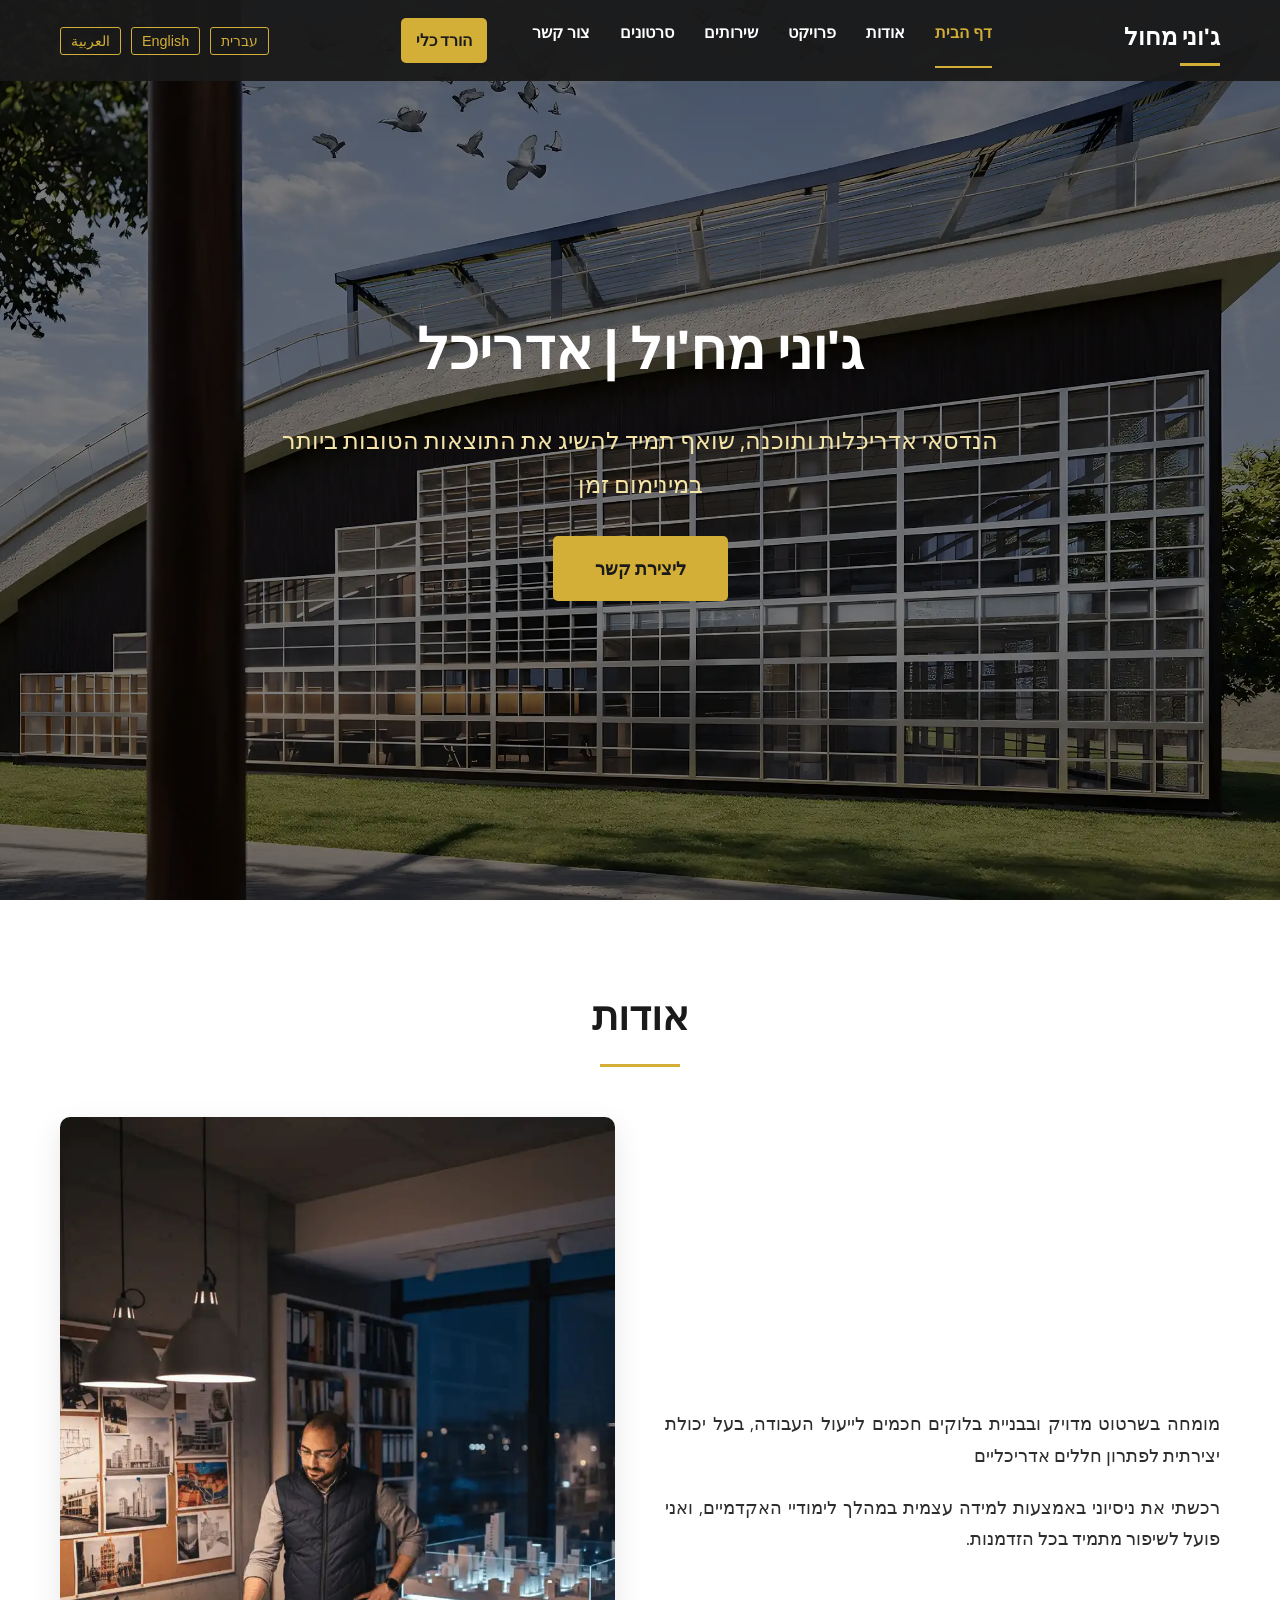
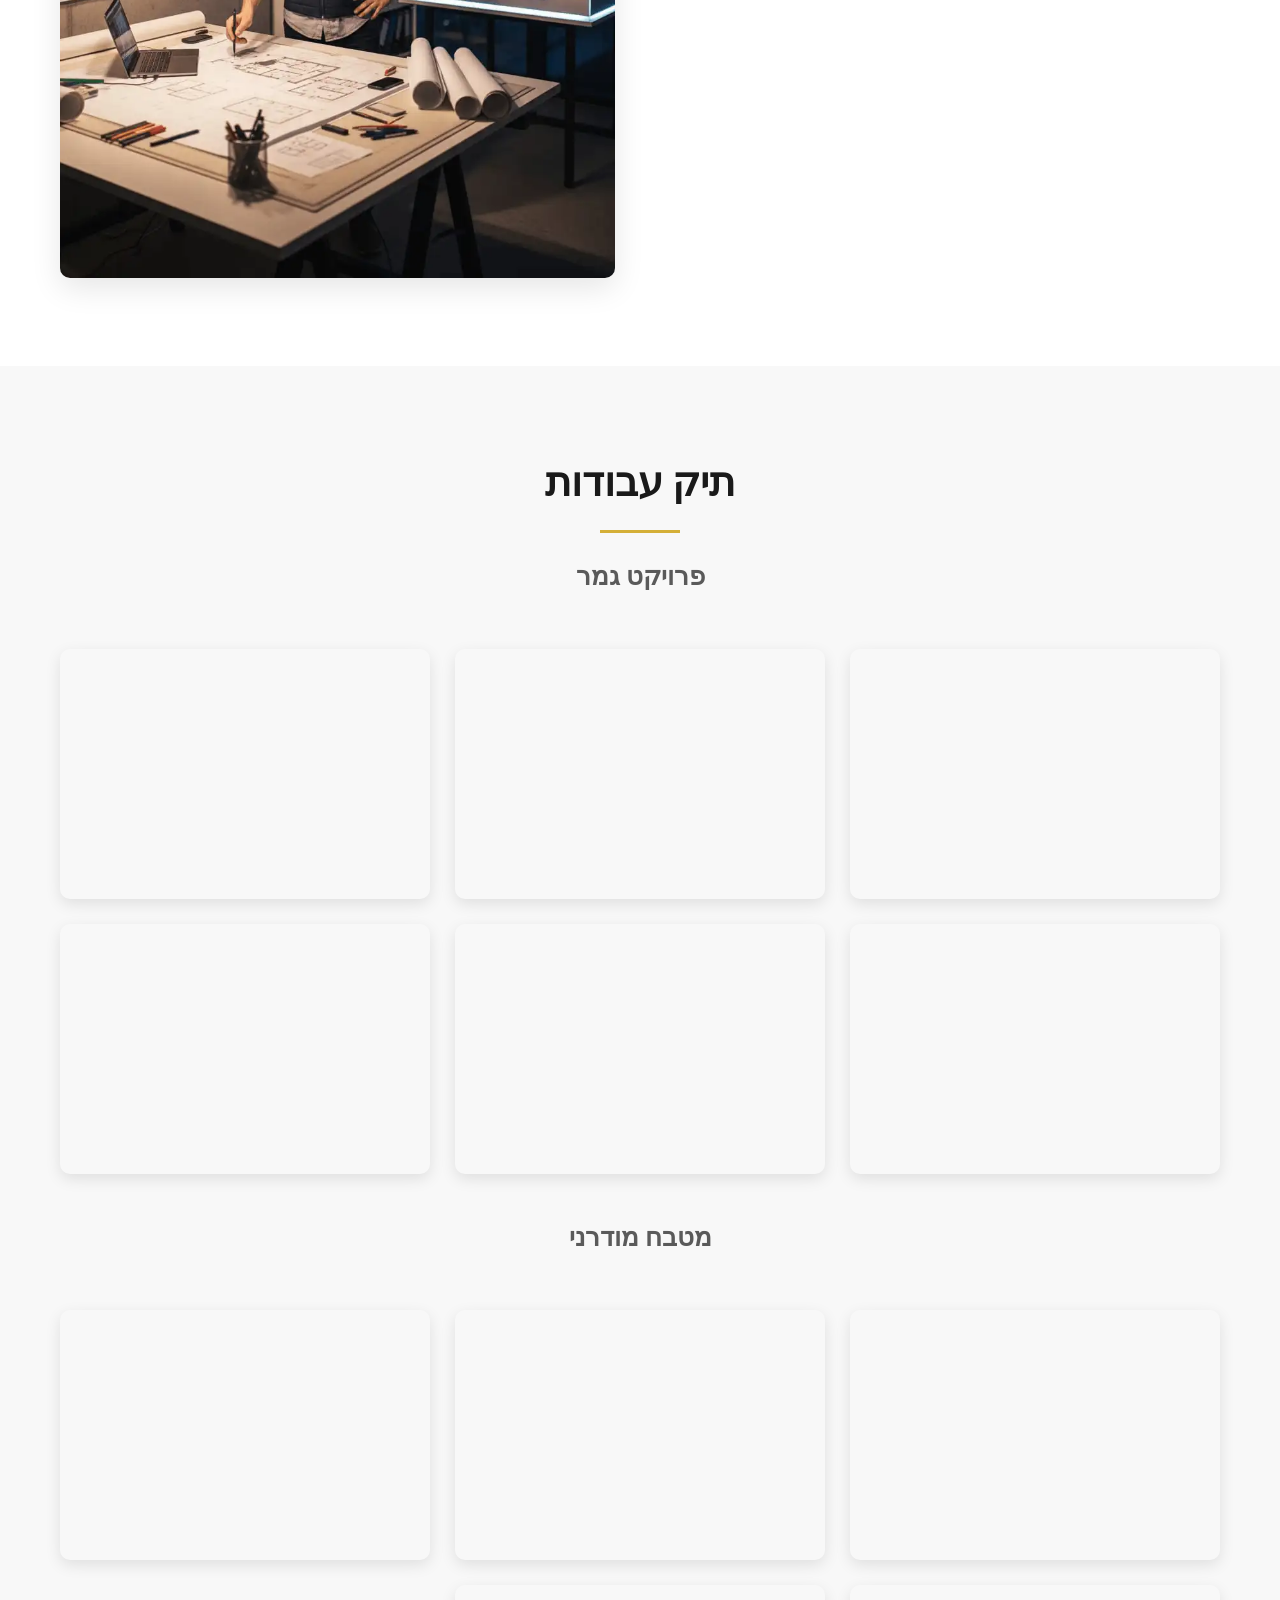
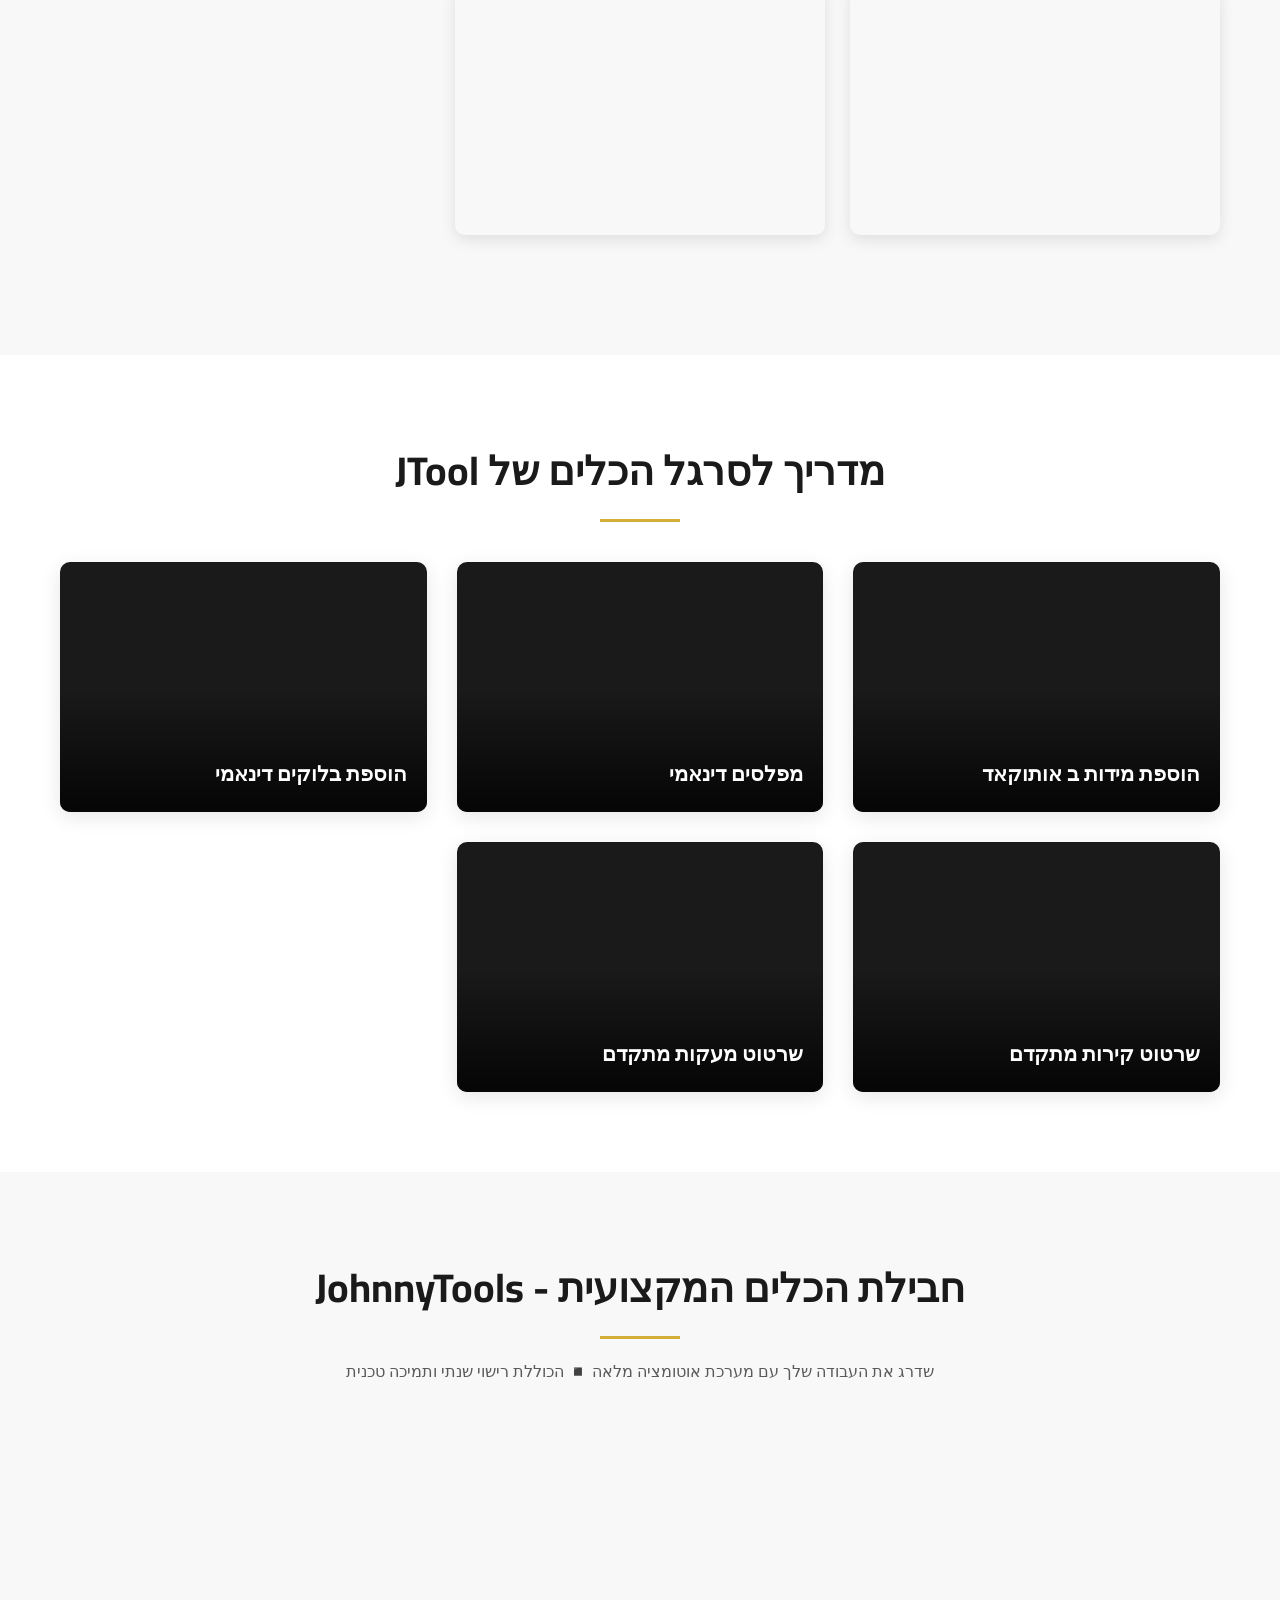
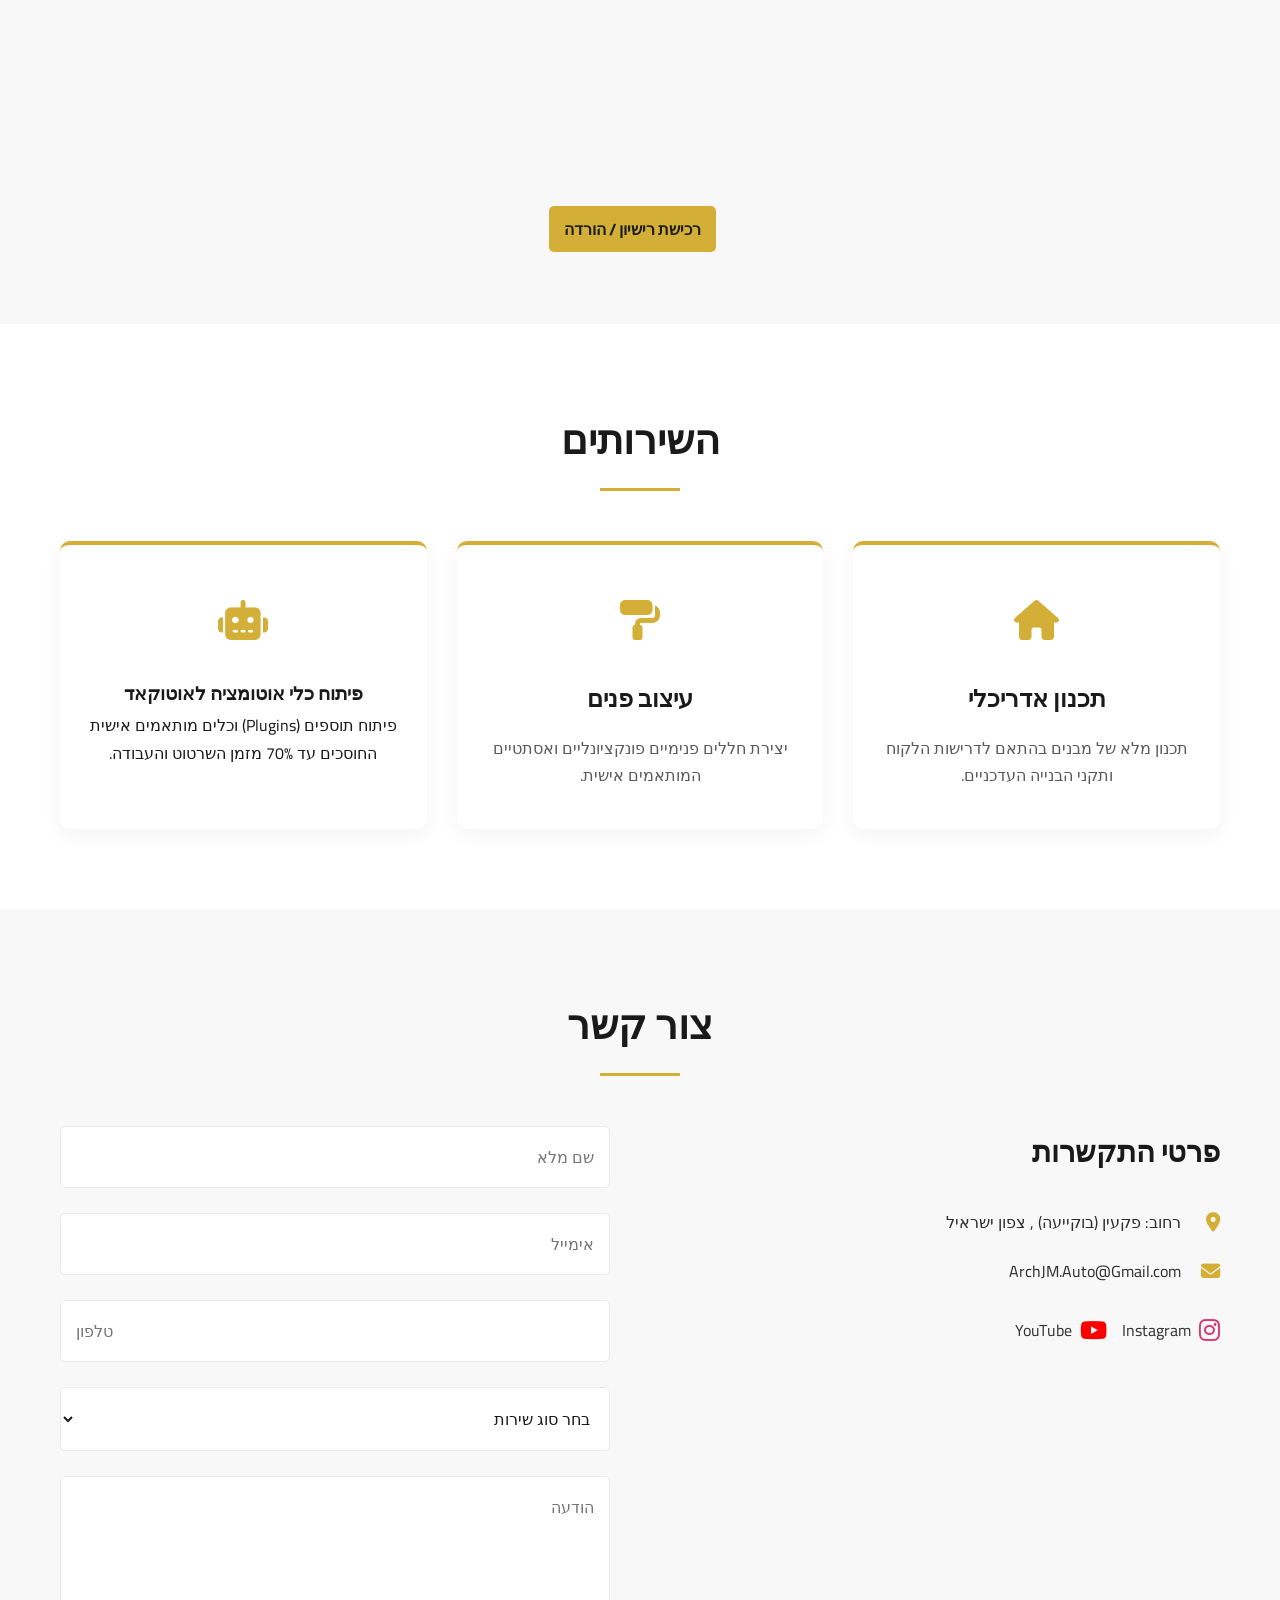
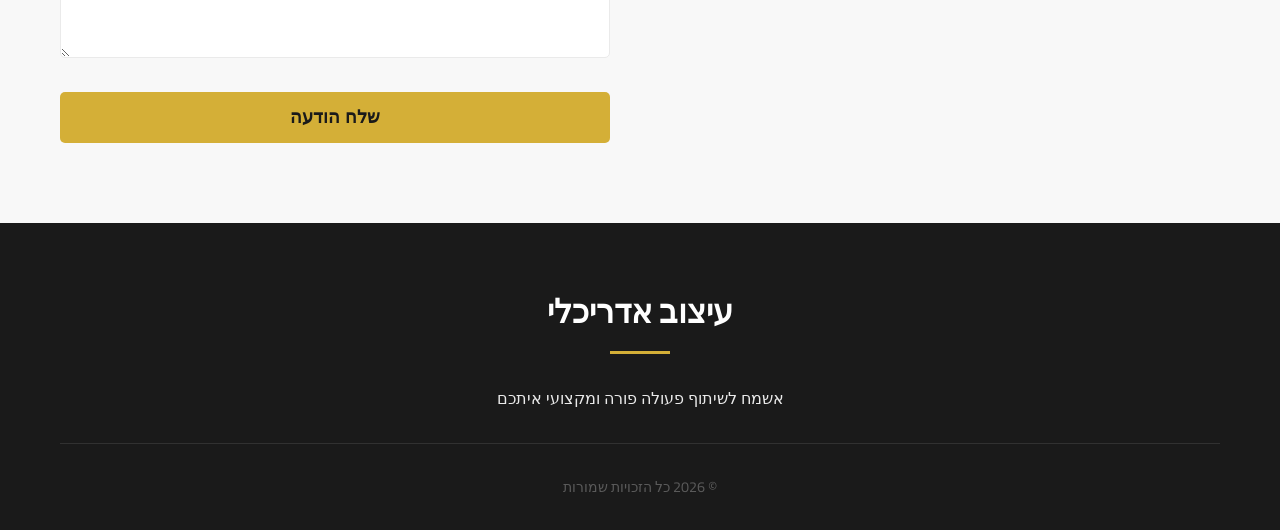
==== commit beaec661: "Update index.html" ====
--- a/index.html
+++ b/index.html
@@ -177,7 +177,7 @@
 					
                    	<iframe 
  					   src="https://www.youtube.com/embed/O8Wgv_L6OVw?vq=hd1080&rel=0&modestbranding=1" 
- 					   title="Dynamic AutoCAD Blocks" 
+ 					   title="DB" 
   					   frameborder="0" 
  					   allow="accelerometer; clipboard-write; encrypted-media; gyroscope; picture-in-picture" 
 						allowfullscreen>
@@ -189,23 +189,74 @@
                     </div>
                 </div>
             </div> 
-            
-          <!--   <!-- فيديو 3 
+
+			
+                  <!-- 3 فيديو  -->
             <div class="video-item">
                 <div class="video-wrapper">
-                    <video class="project-video" controls poster="images/video3-poster.jpg">
-                        <source src="videos/project3.mp4" type="video/mp4">
-                        <source src="videos/project3.webm" type="video/webm">
-                        <p data-i18n="videoNotSupported">הדפדפן שלך אינו תומך בהפעלת סרטונים.</p>
-                    </video>
+					
+                   	<iframe 
+ 					   src="https://www.youtube.com/embed/dUwaJYFJULk?vq=hd1080&rel=0&modestbranding=1" 
+ 					   title="" 
+  					   frameborder="0" 
+ 					   allow="accelerometer; clipboard-write; encrypted-media; gyroscope; picture-in-picture" 
+						allowfullscreen>
+					</iframe>
+					
                     <div class="video-overlay">
-                        <button class="play-btn">
-                            <i class="fas fa-play"></i>
-                        </button>
-                        <h3 class="video-title" data-i18n="video3Title">תהליך עיצוב פנים</h3>
-                    </div>
-                </div>
-            </div> -->
+                       
+                        <h3 class="video-title" data-i18n="video3Title"></h3>
+                    </div>
+                </div>
+            </div> 
+
+
+			      <!-------------->
+			                  <!-- 4 فيديو  -->
+            <div class="video-item">
+                <div class="video-wrapper">
+				
+                   	<iframe 
+ 					   src="https://www.youtube.com/embed/6FbOdbXm2cE?vq=hd1080&rel=0&modestbranding=1" 
+ 					   title="" 
+  					   frameborder="0" 
+ 					   allow="accelerometer; clipboard-write; encrypted-media; gyroscope; picture-in-picture" 
+						allowfullscreen>
+					</iframe>
+					
+                    <div class="video-overlay">
+                       
+                        <h3 class="video-title" data-i18n="video4Title"></h3>
+                    </div>
+                </div>
+            </div> 
+
+
+			      <!-------------->
+
+						      <!-------------->
+			                  <!-- 5 فيديو  -->
+            <div class="video-item">
+                <div class="video-wrapper">
+		
+                   	<iframe 
+ 					   src="https://www.youtube.com/embed/g_EvJHXV87o?vq=hd1080&rel=0&modestbranding=1" 
+ 					   title="" 
+  					   frameborder="0" 
+ 					   allow="accelerometer; clipboard-write; encrypted-media; gyroscope; picture-in-picture" 
+						allowfullscreen>
+					</iframe>
+					
+                    <div class="video-overlay">
+                       
+                        <h3 class="video-title" data-i18n="video5Title"></h3>
+                    </div>
+                </div>
+            </div> 
+
+
+			      <!-------------->
+
         </div>
     </div>
 </section>
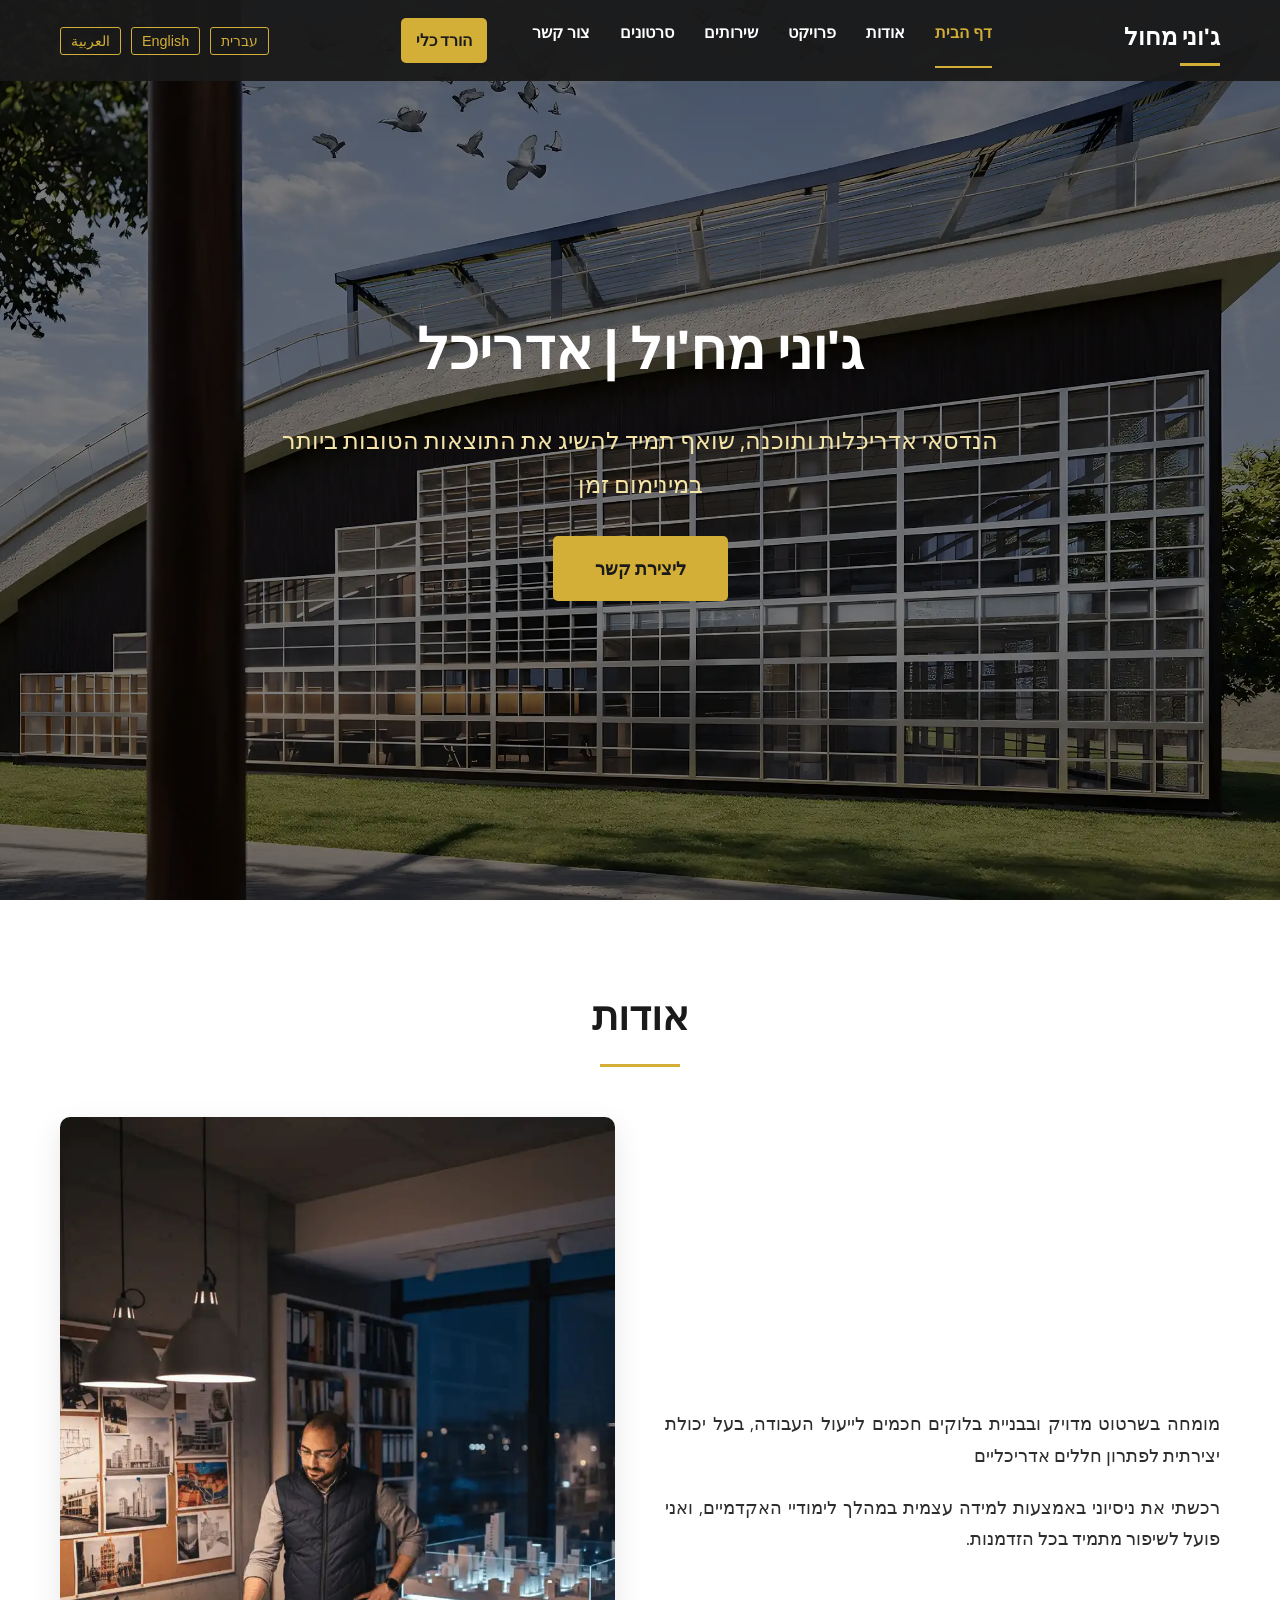
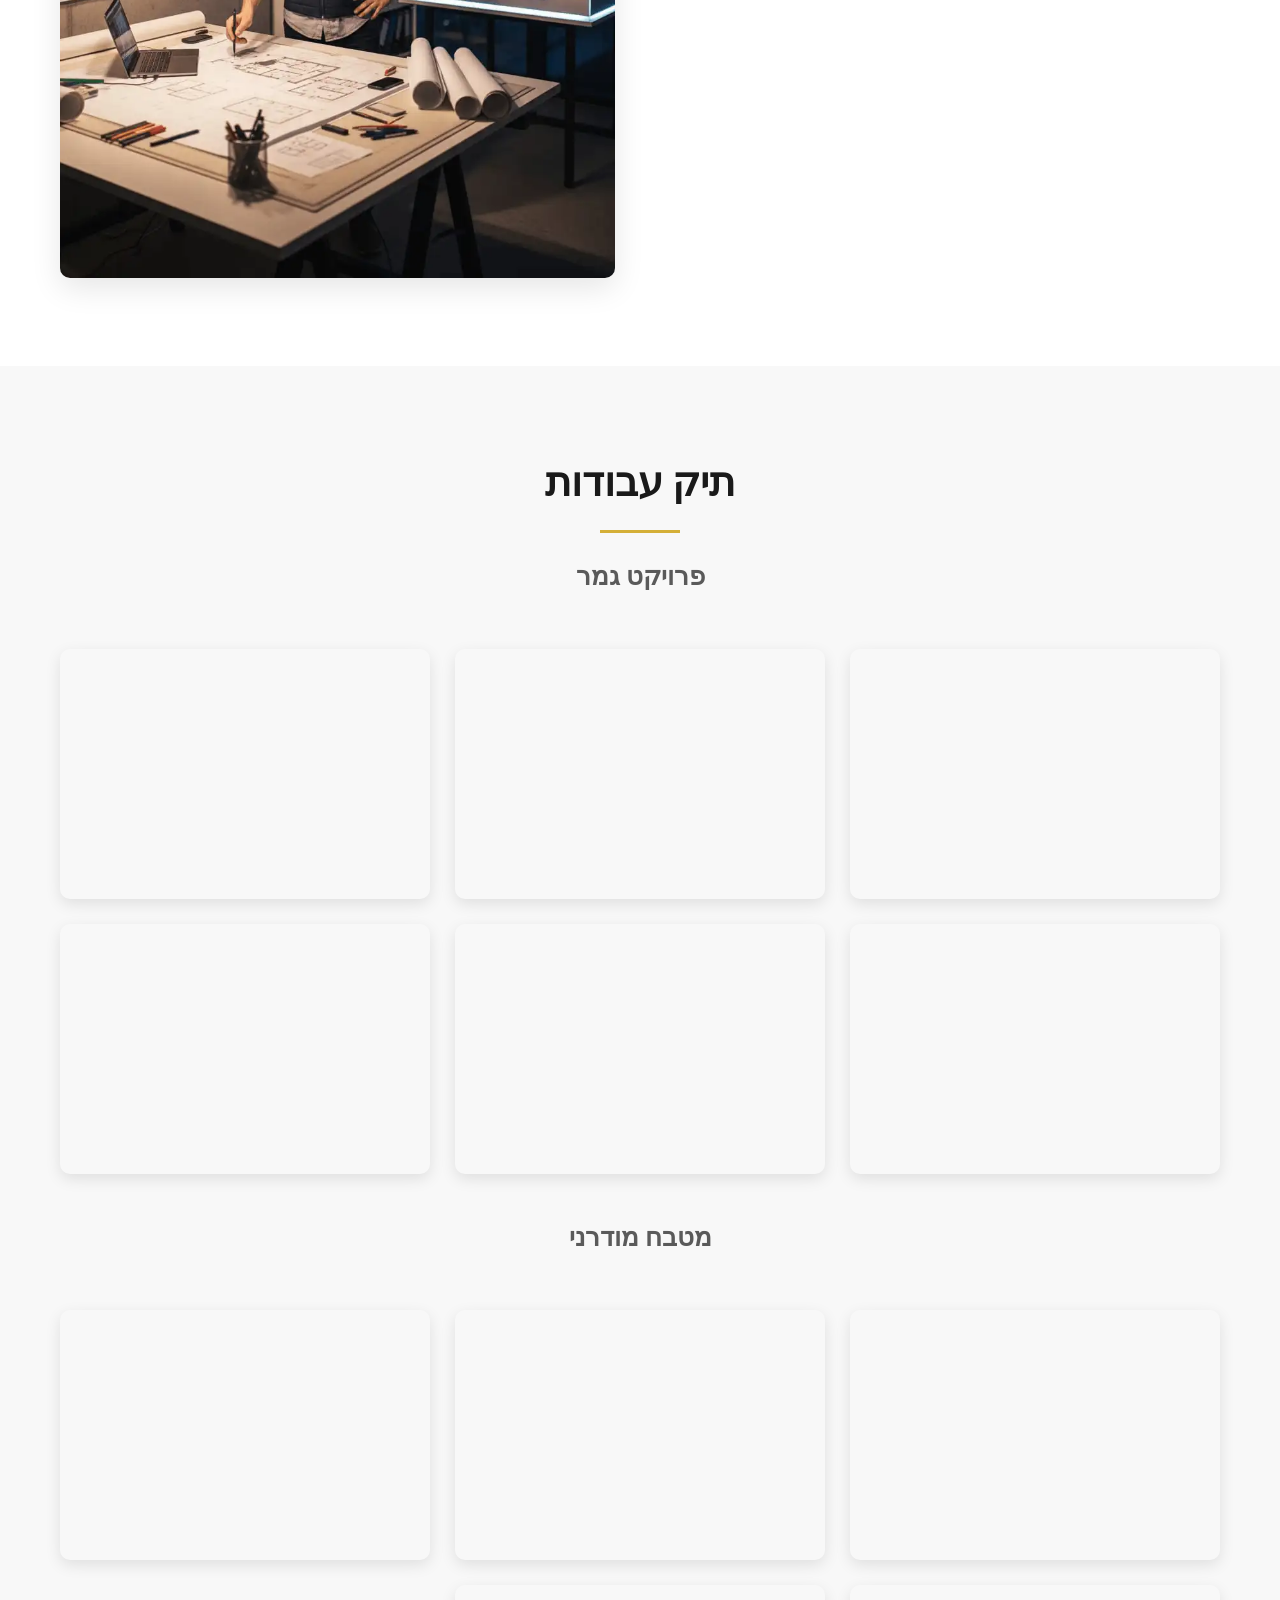
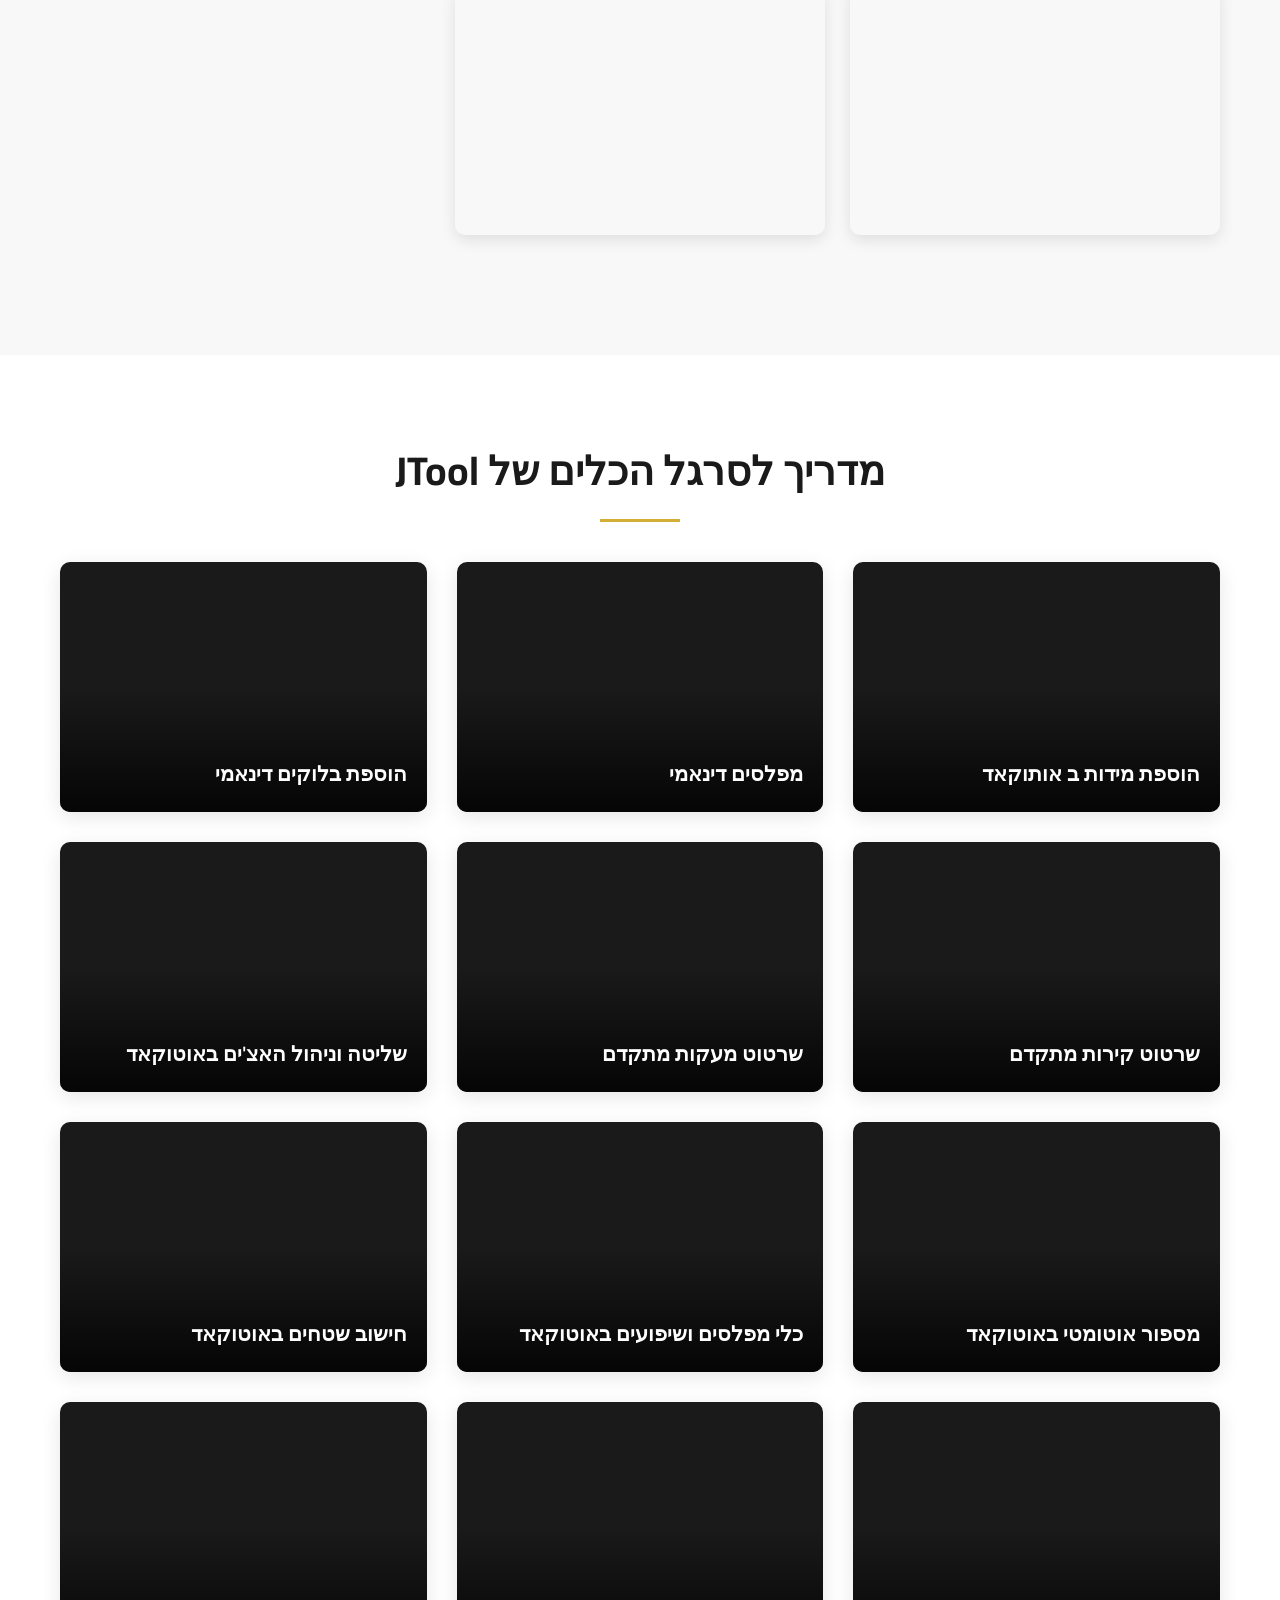
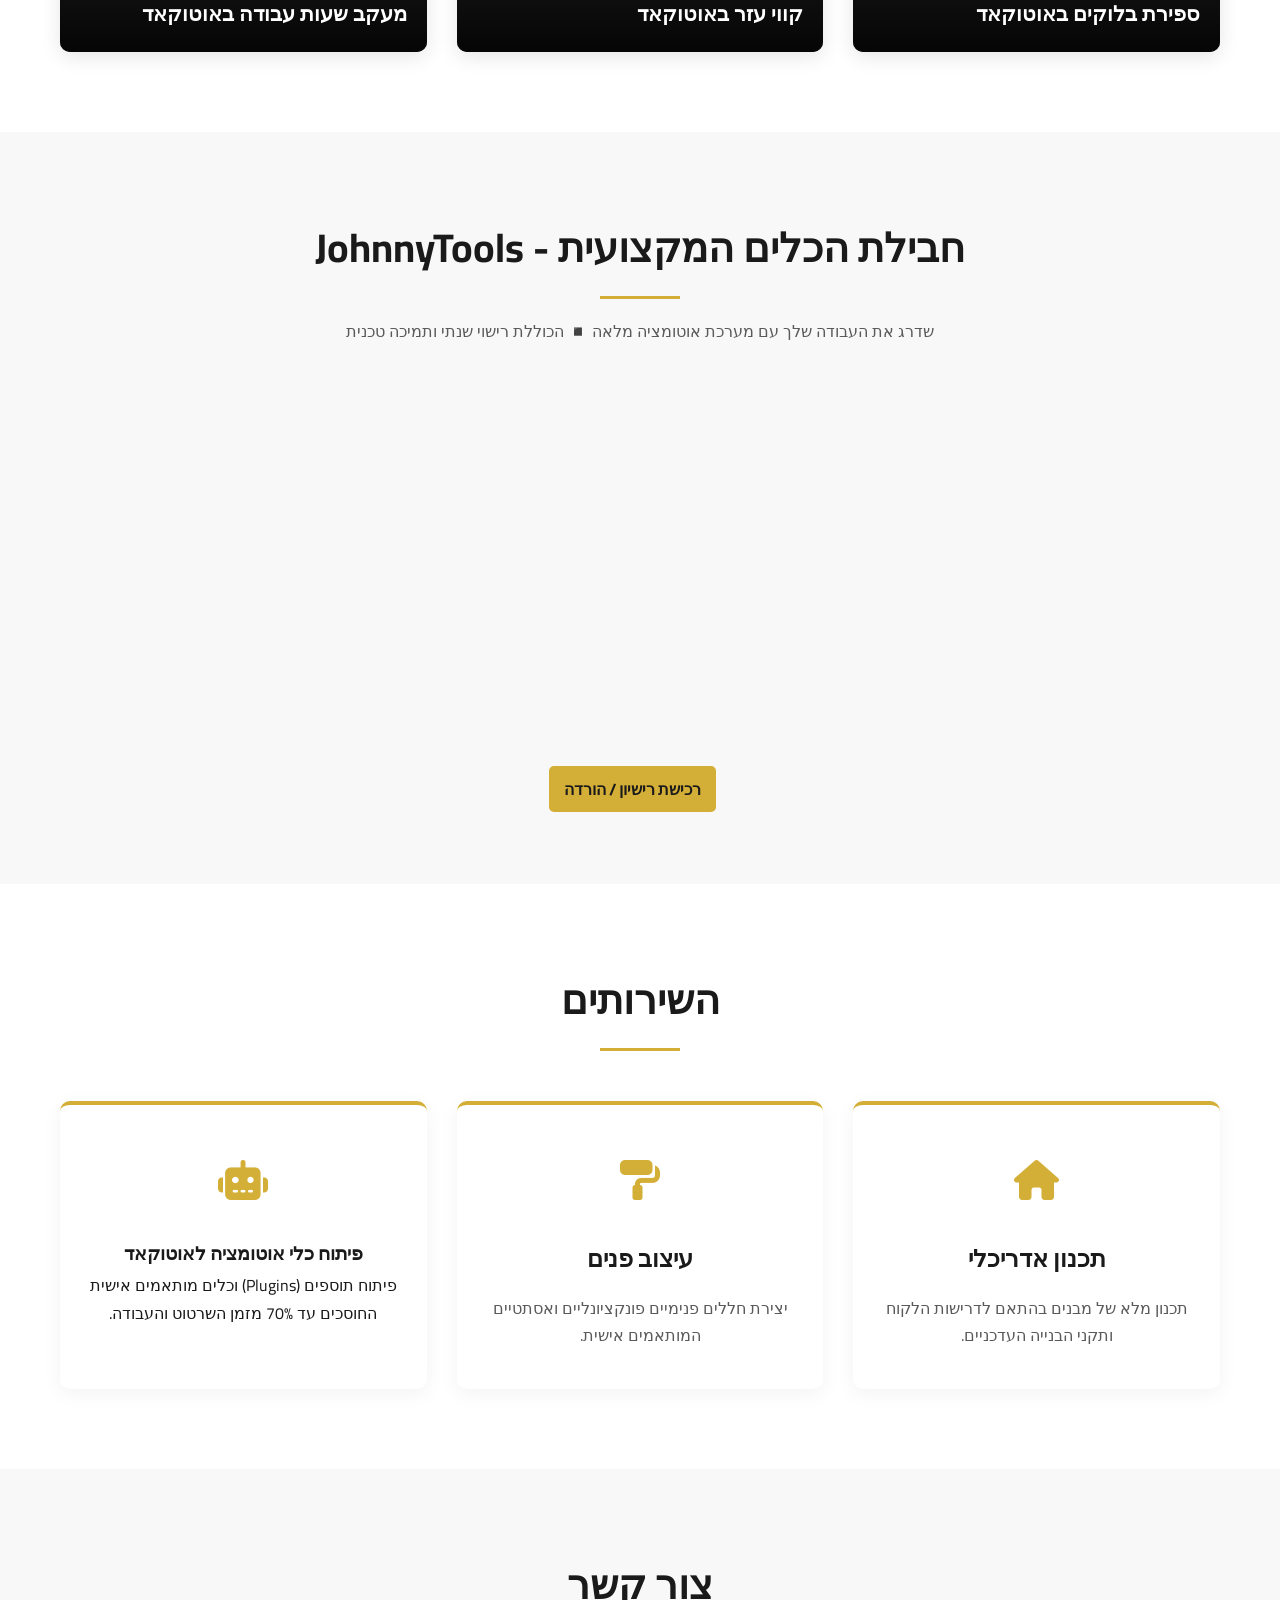
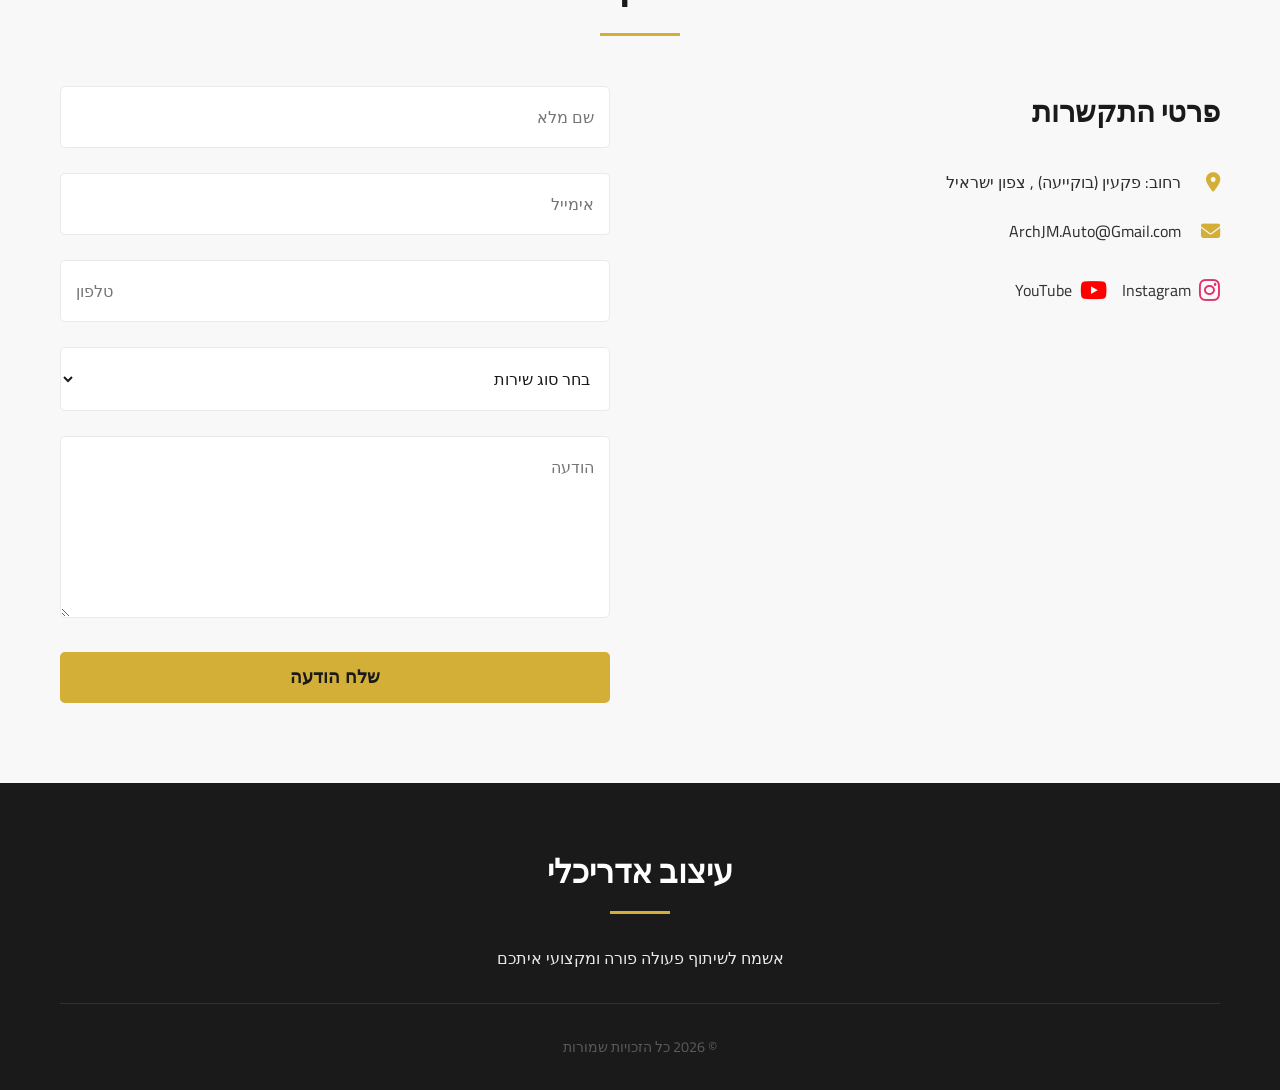
==== commit a9b94c33: "Update index.html" ====
--- a/index.html
+++ b/index.html
@@ -255,7 +255,138 @@
             </div> 
 
 
-			      <!-------------->
+<!-- 6 فيديو -->
+<div class="video-item">
+    <div class="video-wrapper">
+        <iframe 
+            src="https://www.youtube.com/embed/qnIv6H00uNc?vq=hd1080&rel=0&modestbranding=1" 
+            title="שליטה וניהול האצ'ים באוטוקאד" 
+            frameborder="0" 
+            allow="accelerometer; clipboard-write; encrypted-media; gyroscope; picture-in-picture" 
+            allowfullscreen>
+        </iframe>
+        
+        <div class="video-overlay">
+            <h3 class="video-title" data-i18n="video6Title"></h3>
+        </div>
+    </div>
+</div>
+
+<!-------------->
+
+<!-- 7 فيديو -->
+<div class="video-item">
+    <div class="video-wrapper">
+        <iframe 
+            src="https://www.youtube.com/embed/hgEBhoC7utE?vq=hd1080&rel=0&modestbranding=1" 
+            title="מספור אוטומטי באוטוקאד" 
+            frameborder="0" 
+            allow="accelerometer; clipboard-write; encrypted-media; gyroscope; picture-in-picture" 
+            allowfullscreen>
+        </iframe>
+        
+        <div class="video-overlay">
+            <h3 class="video-title" data-i18n="video7Title"></h3>
+        </div>
+    </div>
+</div>
+
+<!-------------->
+
+<!-- 8 فيديو -->
+<div class="video-item">
+    <div class="video-wrapper">
+        <iframe 
+            src="https://www.youtube.com/embed/h3z1UrHtDTI?vq=hd1080&rel=0&modestbranding=1" 
+            title="כלי מפלסים ושיפועים באוטוקאד" 
+            frameborder="0" 
+            allow="accelerometer; clipboard-write; encrypted-media; gyroscope; picture-in-picture" 
+            allowfullscreen>
+        </iframe>
+        
+        <div class="video-overlay">
+            <h3 class="video-title" data-i18n="video8Title"></h3>
+        </div>
+    </div>
+</div>
+
+<!-------------->
+
+<!-- 9 فيديو -->
+<div class="video-item">
+    <div class="video-wrapper">
+        <iframe 
+            src="https://www.youtube.com/embed/UXjtDrW8u14?vq=hd1080&rel=0&modestbranding=1" 
+            title="חישוב שטחים באוטוקאד" 
+            frameborder="0" 
+            allow="accelerometer; clipboard-write; encrypted-media; gyroscope; picture-in-picture" 
+            allowfullscreen>
+        </iframe>
+        
+        <div class="video-overlay">
+            <h3 class="video-title" data-i18n="video9Title"></h3>
+        </div>
+    </div>
+</div>
+
+<!-------------->
+
+<!-- 10 فيديو -->
+<div class="video-item">
+    <div class="video-wrapper">
+        <iframe 
+            src="https://www.youtube.com/embed/sQgVk99IW0Y?vq=hd1080&rel=0&modestbranding=1" 
+            title="ספירת בלוקים באוטוקאד" 
+            frameborder="0" 
+            allow="accelerometer; clipboard-write; encrypted-media; gyroscope; picture-in-picture" 
+            allowfullscreen>
+        </iframe>
+        
+        <div class="video-overlay">
+            <h3 class="video-title" data-i18n="video10Title"></h3>
+        </div>
+    </div>
+</div>
+
+<!-------------->
+
+<!-- 11 فيديو -->
+<div class="video-item">
+    <div class="video-wrapper">
+        <iframe 
+            src="https://www.youtube.com/embed/v-7t8rk1oV0?vq=hd1080&rel=0&modestbranding=1" 
+            title="קווי עזר באוטוקאד" 
+            frameborder="0" 
+            allow="accelerometer; clipboard-write; encrypted-media; gyroscope; picture-in-picture" 
+            allowfullscreen>
+        </iframe>
+        
+        <div class="video-overlay">
+            <h3 class="video-title" data-i18n="video11Title"></h3>
+        </div>
+    </div>
+</div>
+
+<!-------------->
+
+<!-- 12 فيديو -->
+<div class="video-item">
+    <div class="video-wrapper">
+        <iframe 
+            src="https://www.youtube.com/embed/vWy8qoaJYpU?vq=hd1080&rel=0&modestbranding=1" 
+            title="מעקב שעות עבודה באוטוקאד" 
+            frameborder="0" 
+            allow="accelerometer; clipboard-write; encrypted-media; gyroscope; picture-in-picture" 
+            allowfullscreen>
+        </iframe>
+        
+        <div class="video-overlay">
+            <h3 class="video-title" data-i18n="video12Title"></h3>
+        </div>
+    </div>
+</div>
+
+			<!-------------->
 
         </div>
     </div>
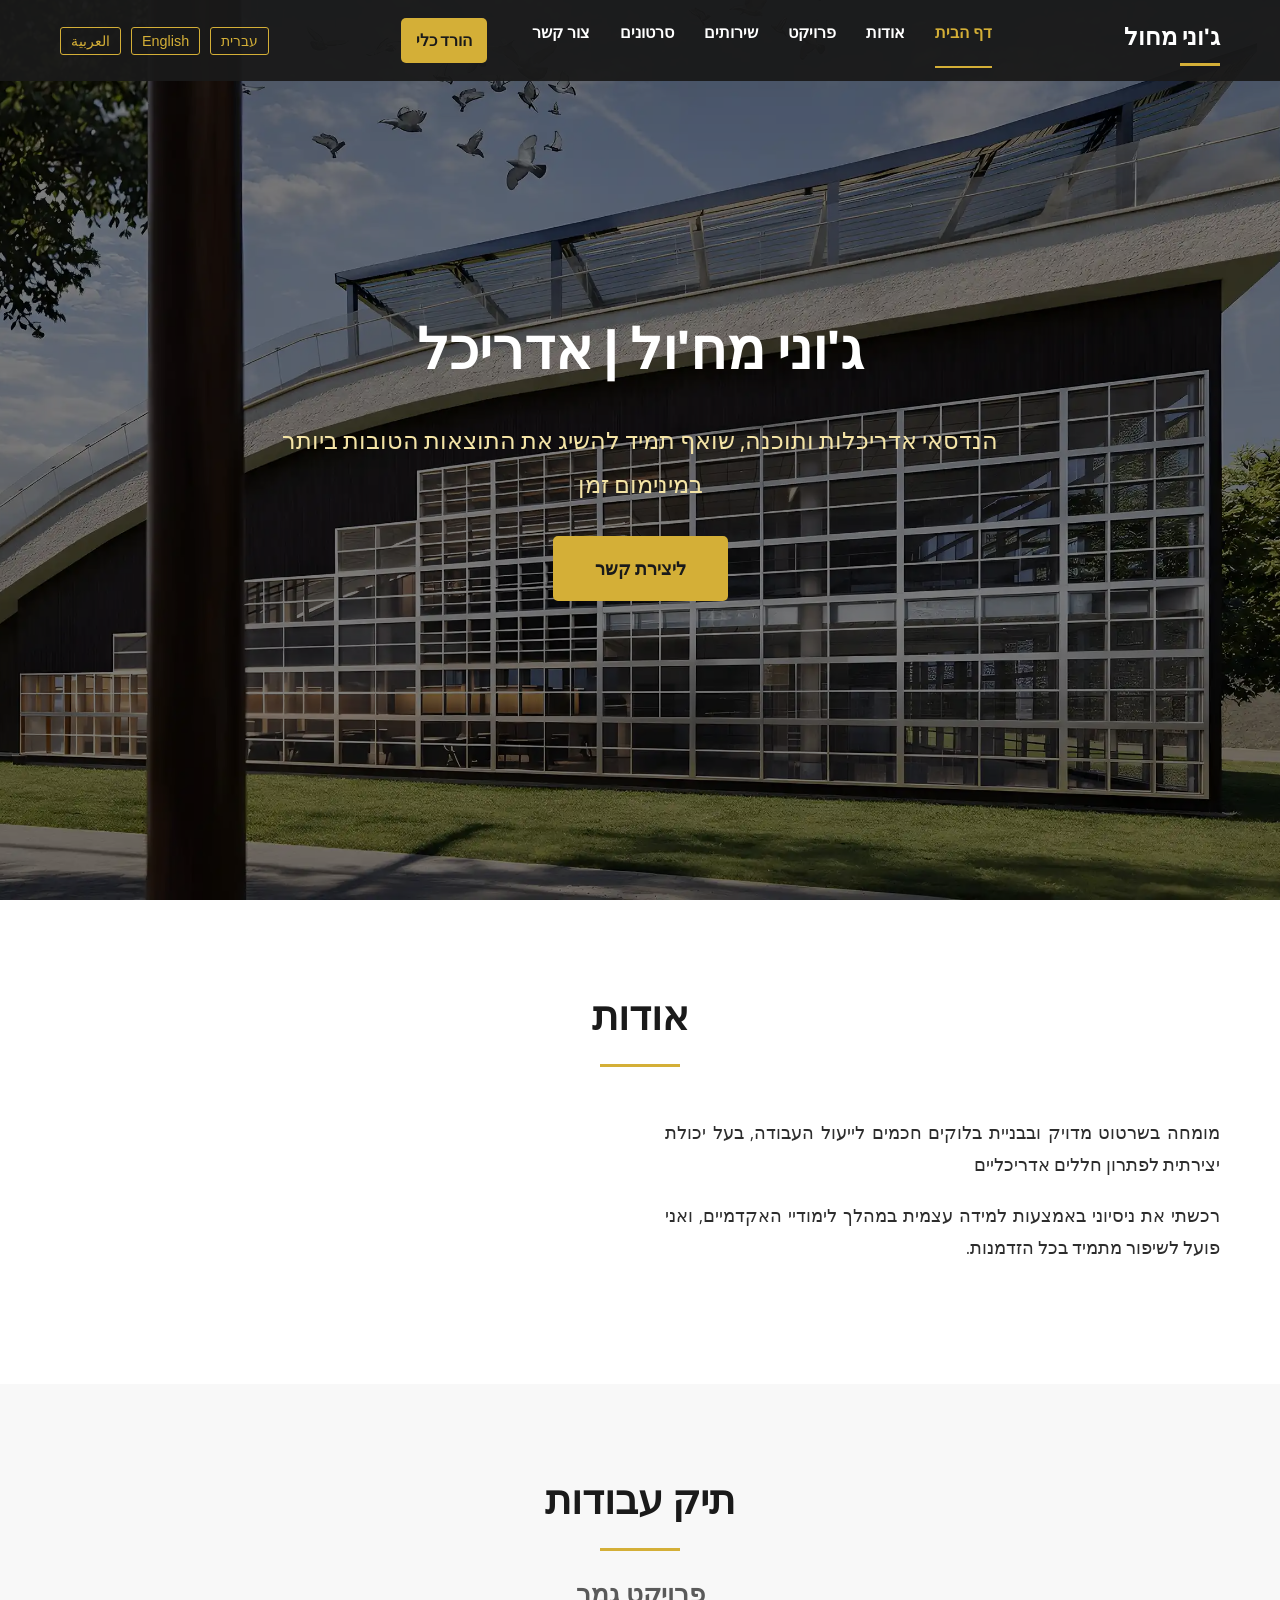
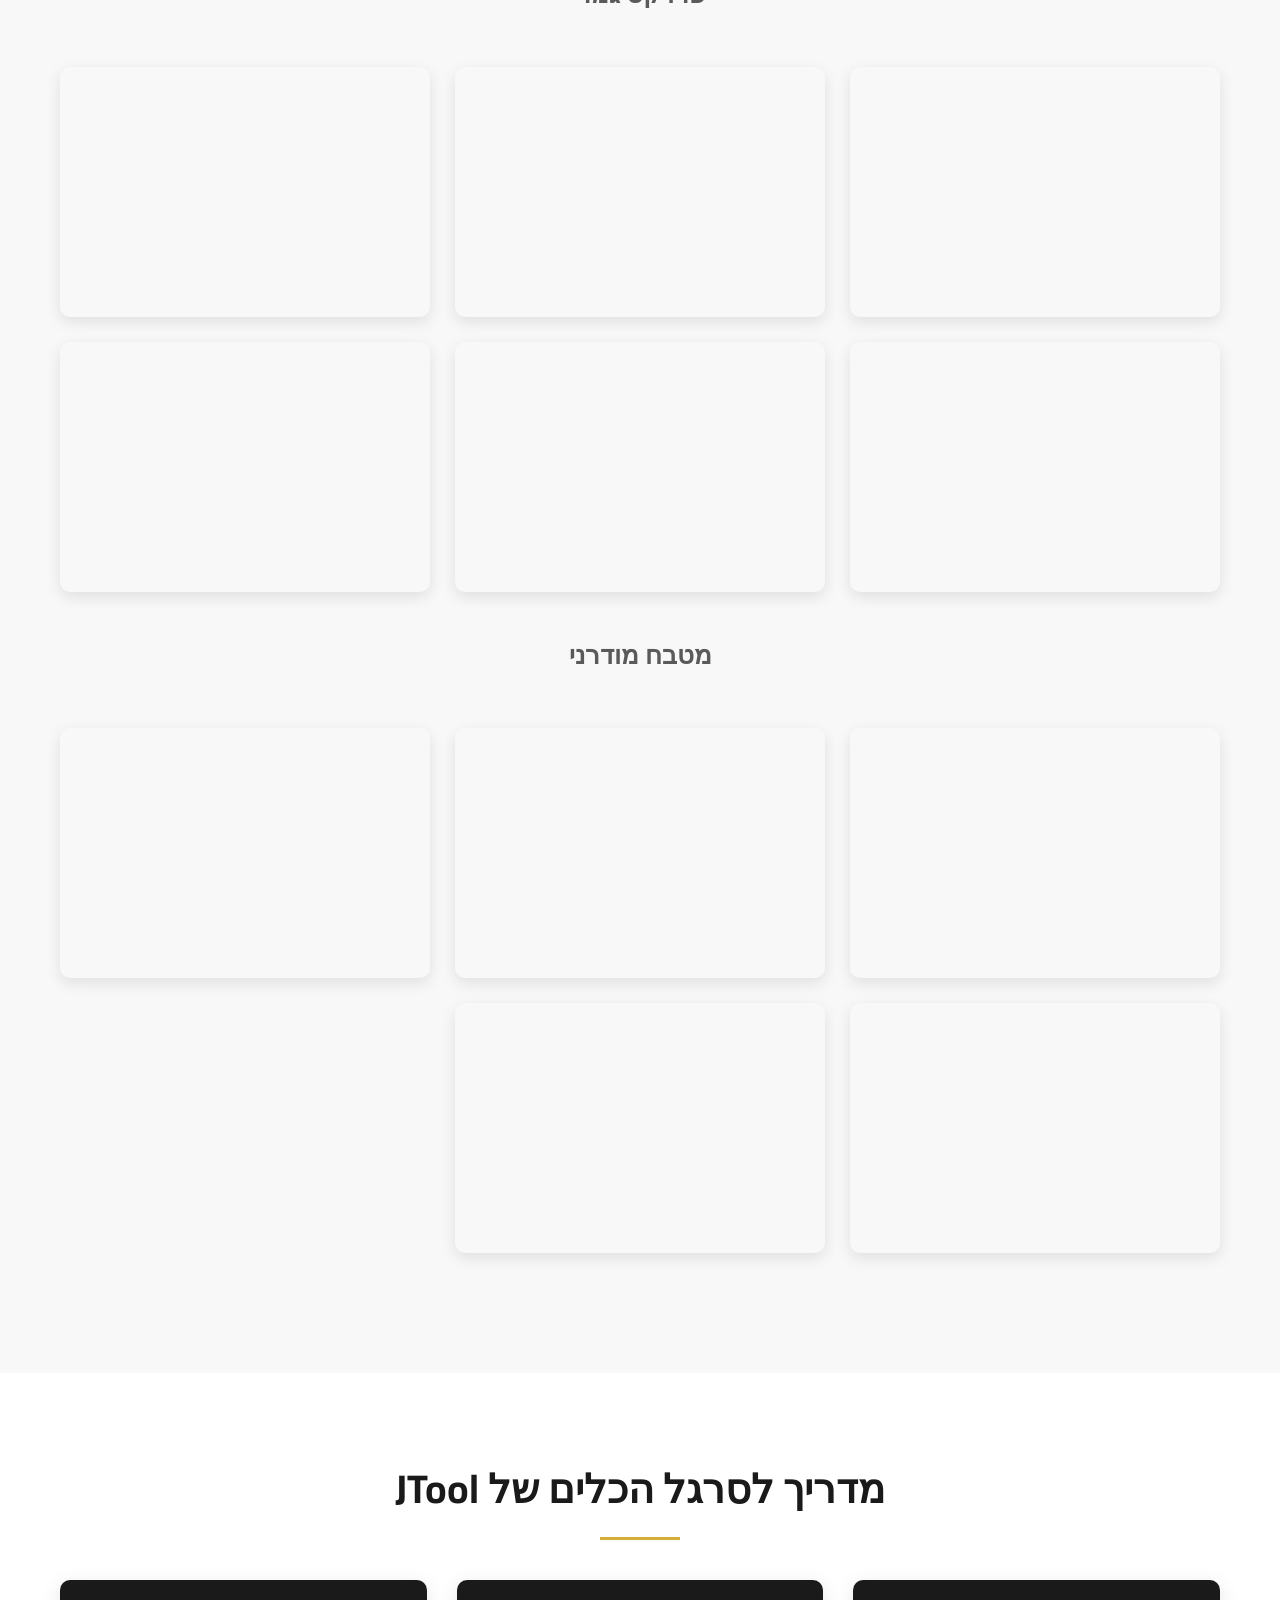
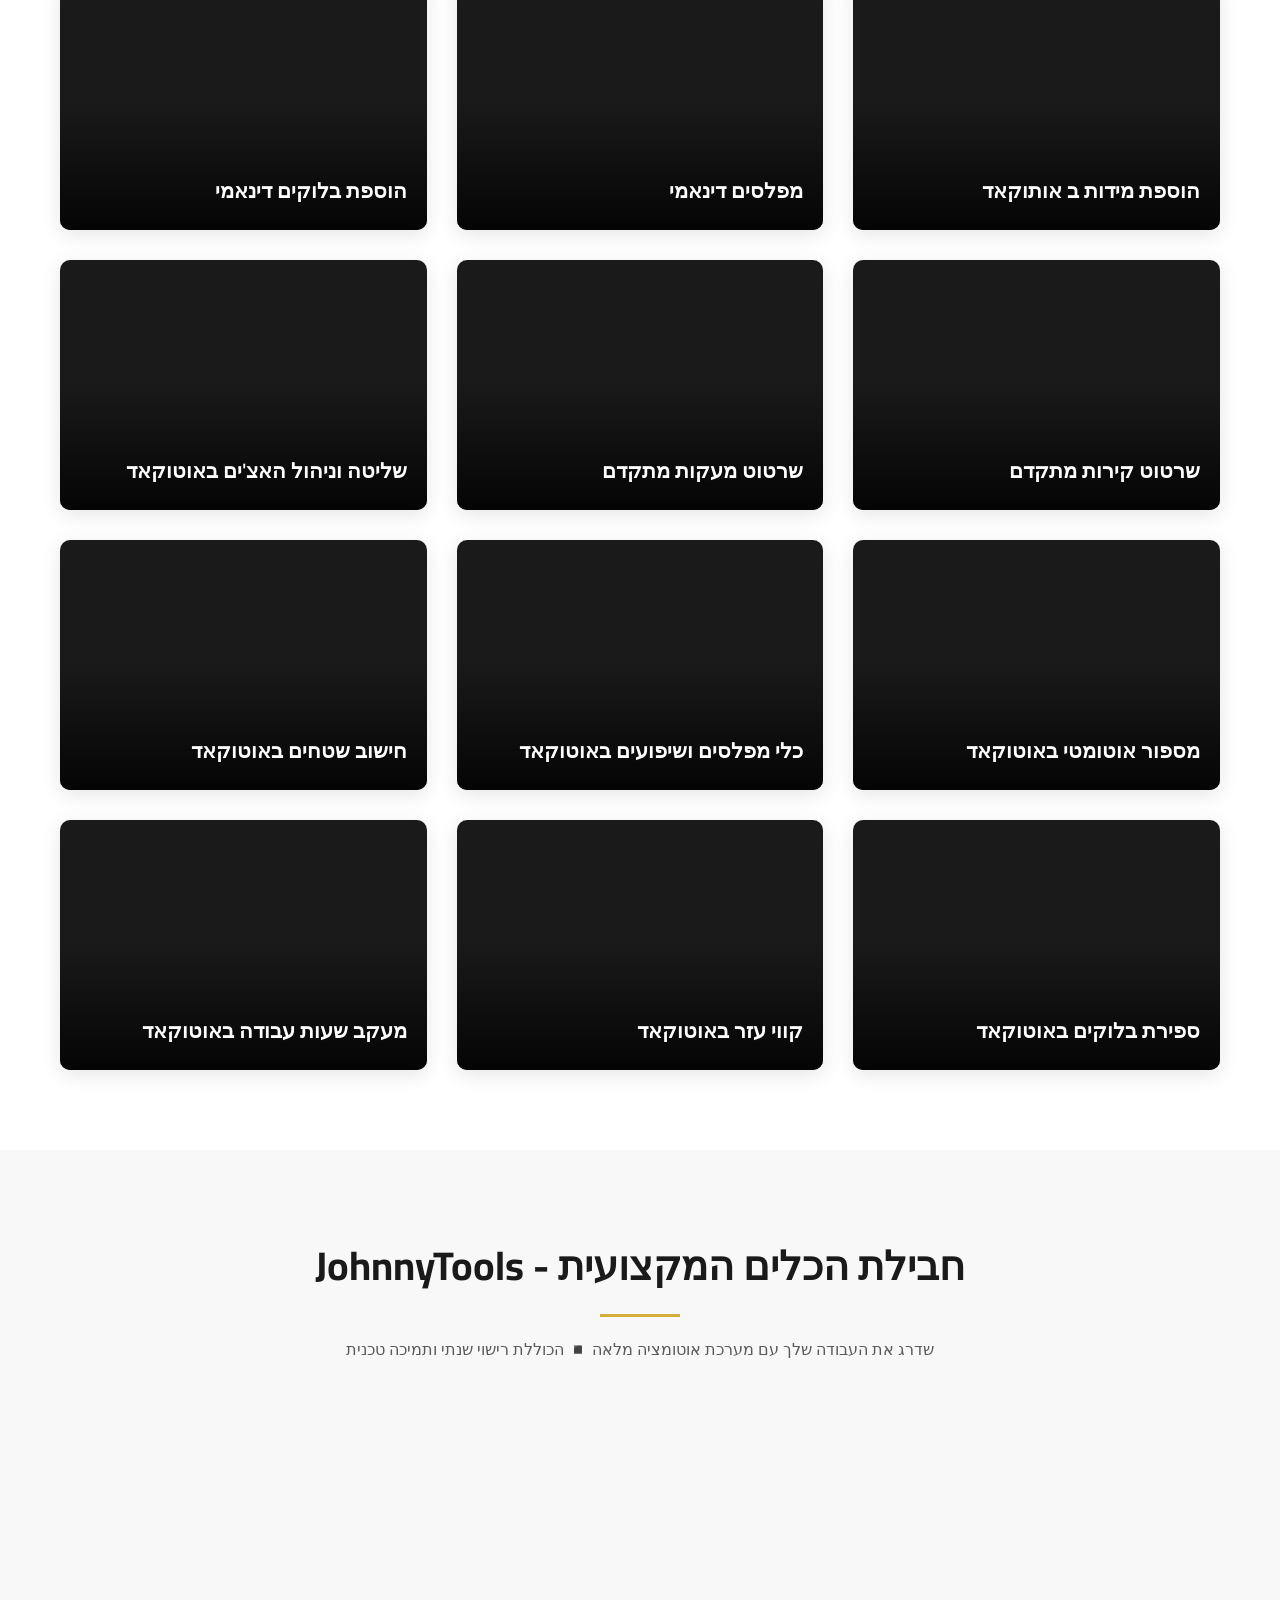
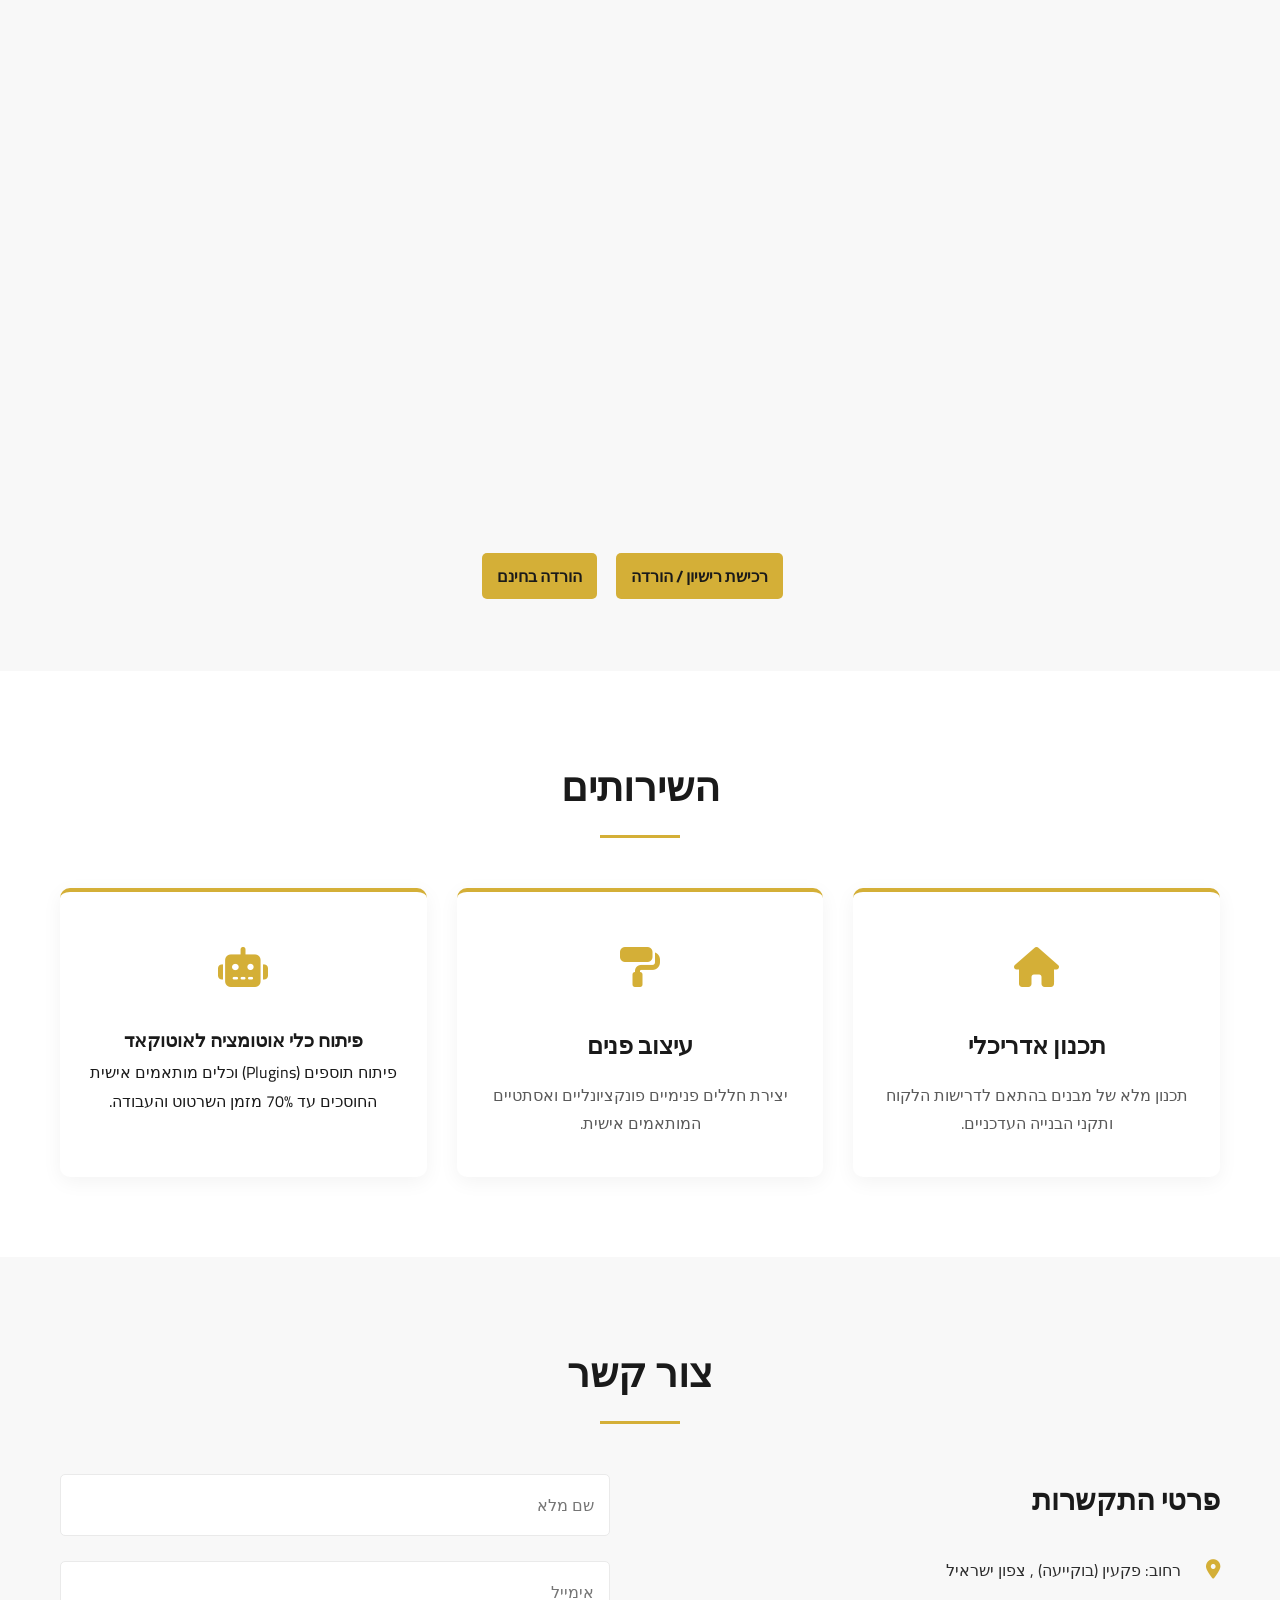
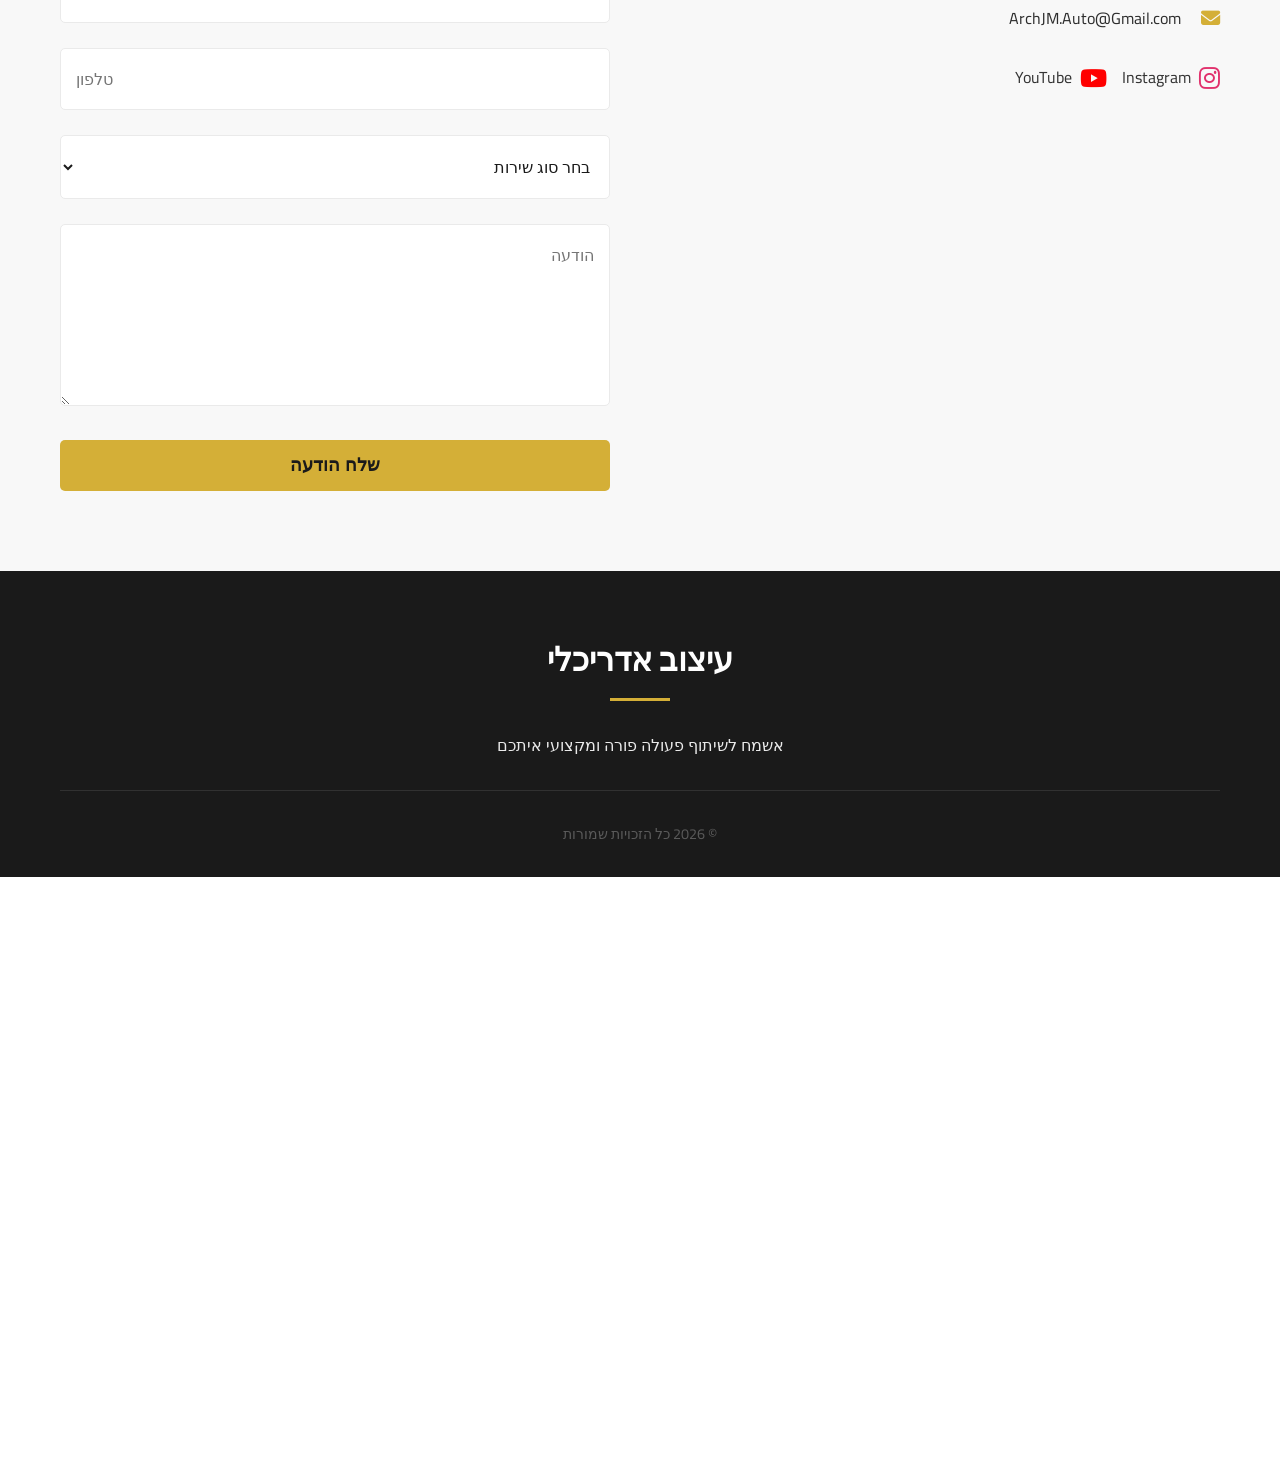
==== commit 2df832c9: "Add download button for free version of JTool" ====
--- a/index.html
+++ b/index.html
@@ -400,6 +400,7 @@
         
        <div class="plugin-preview">
     <img src="assets/Images/JTool.webp" alt="JohnnyTools Toolbar" class="plugin-img">
+		<img src="assets/Images/JTool-free.png" alt="JTools-free" class="plugin-img">   
     
     <div class="plugin-action-container">
 <a href="https://github.com/Arch-Jm/Arch-Jm.github.io/releases/latest/download/JTool.exe"
@@ -407,6 +408,13 @@
    download data-i18n="buyNow">
    <i class="fas fa-download"></i> 
    <span data-i18n="downloadTool">רכישת רישיון / הורדה</span>
+</a>
+
+		<a href="https://github.com/Arch-Jm/Arch-Jm.github.io/releases/latest/download/JTool.exe"
+	class="nav-link nav-download-btn" 
+   download data-i18n="FREE">
+   <i class="fas fa-download"></i> 
+   <span data-i18n="downloadTool">הורדה בחינם</span>
 </a>
     </div>
 </div>
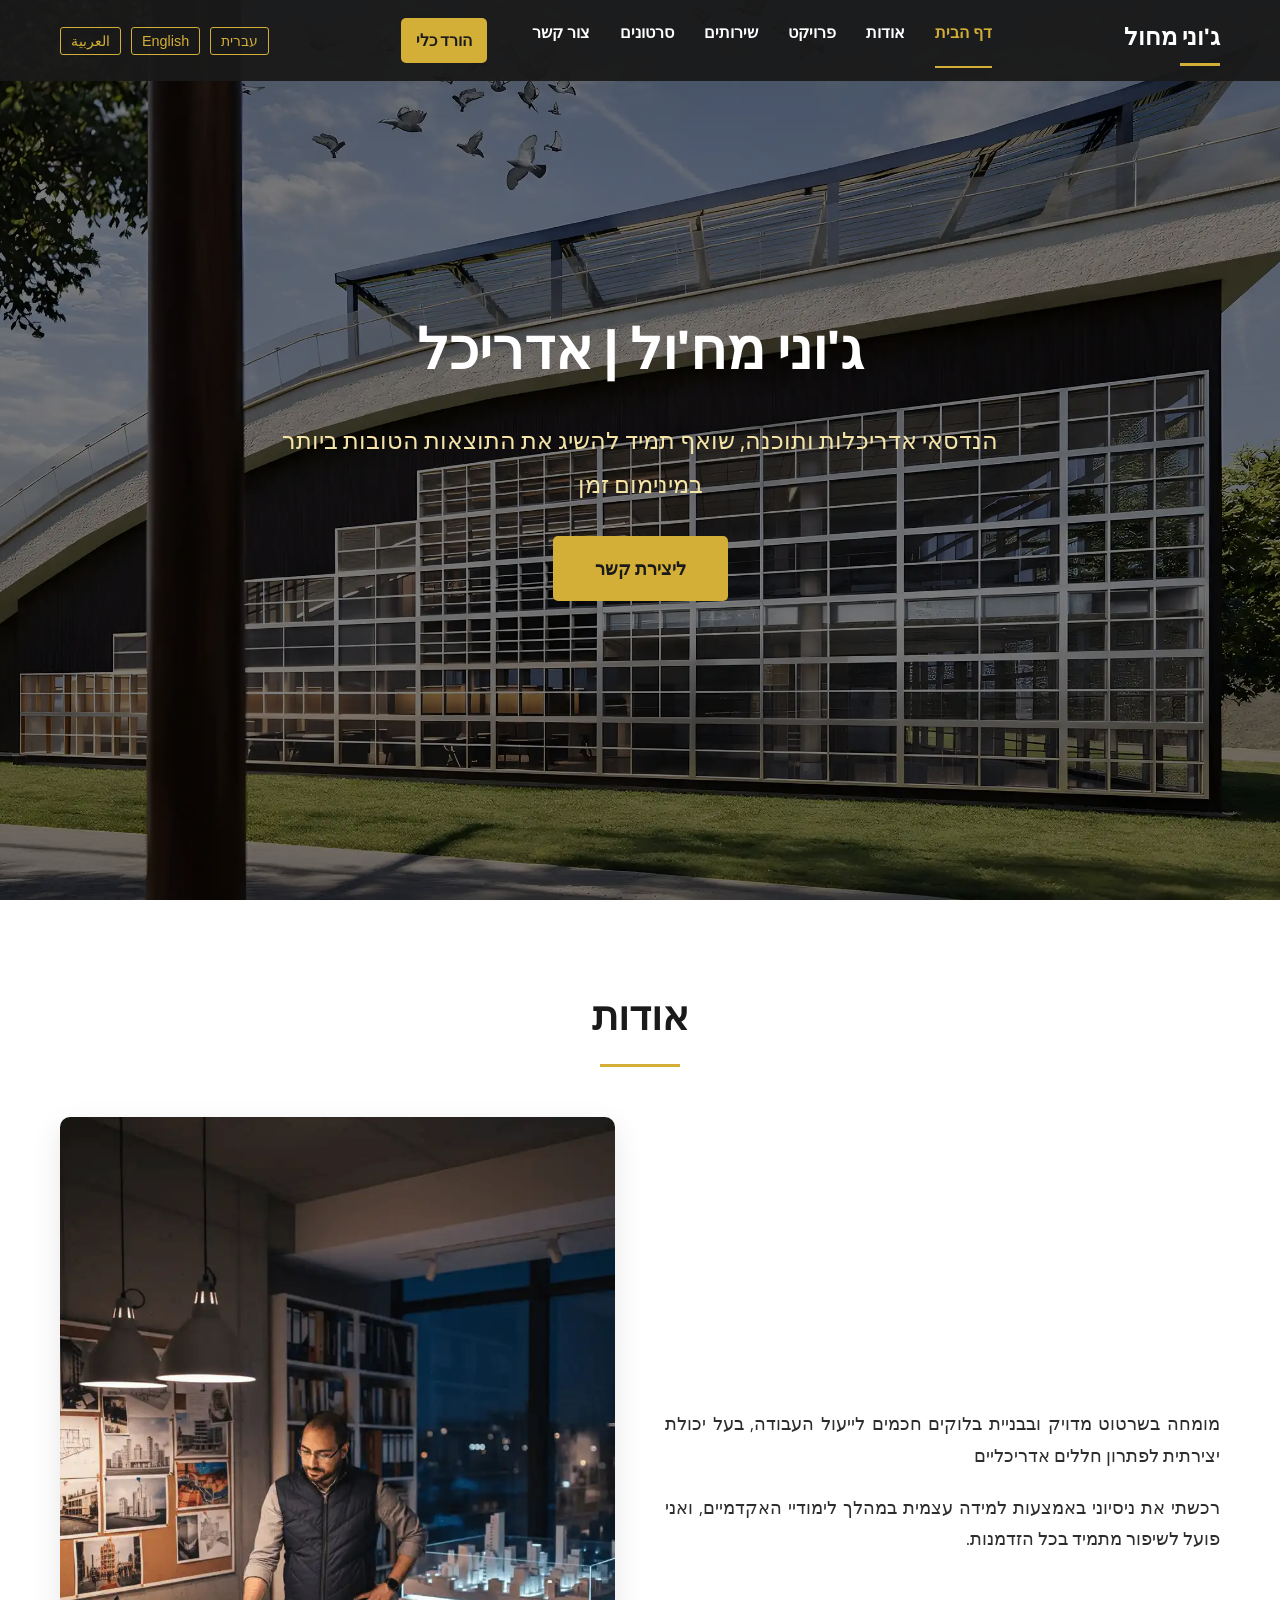
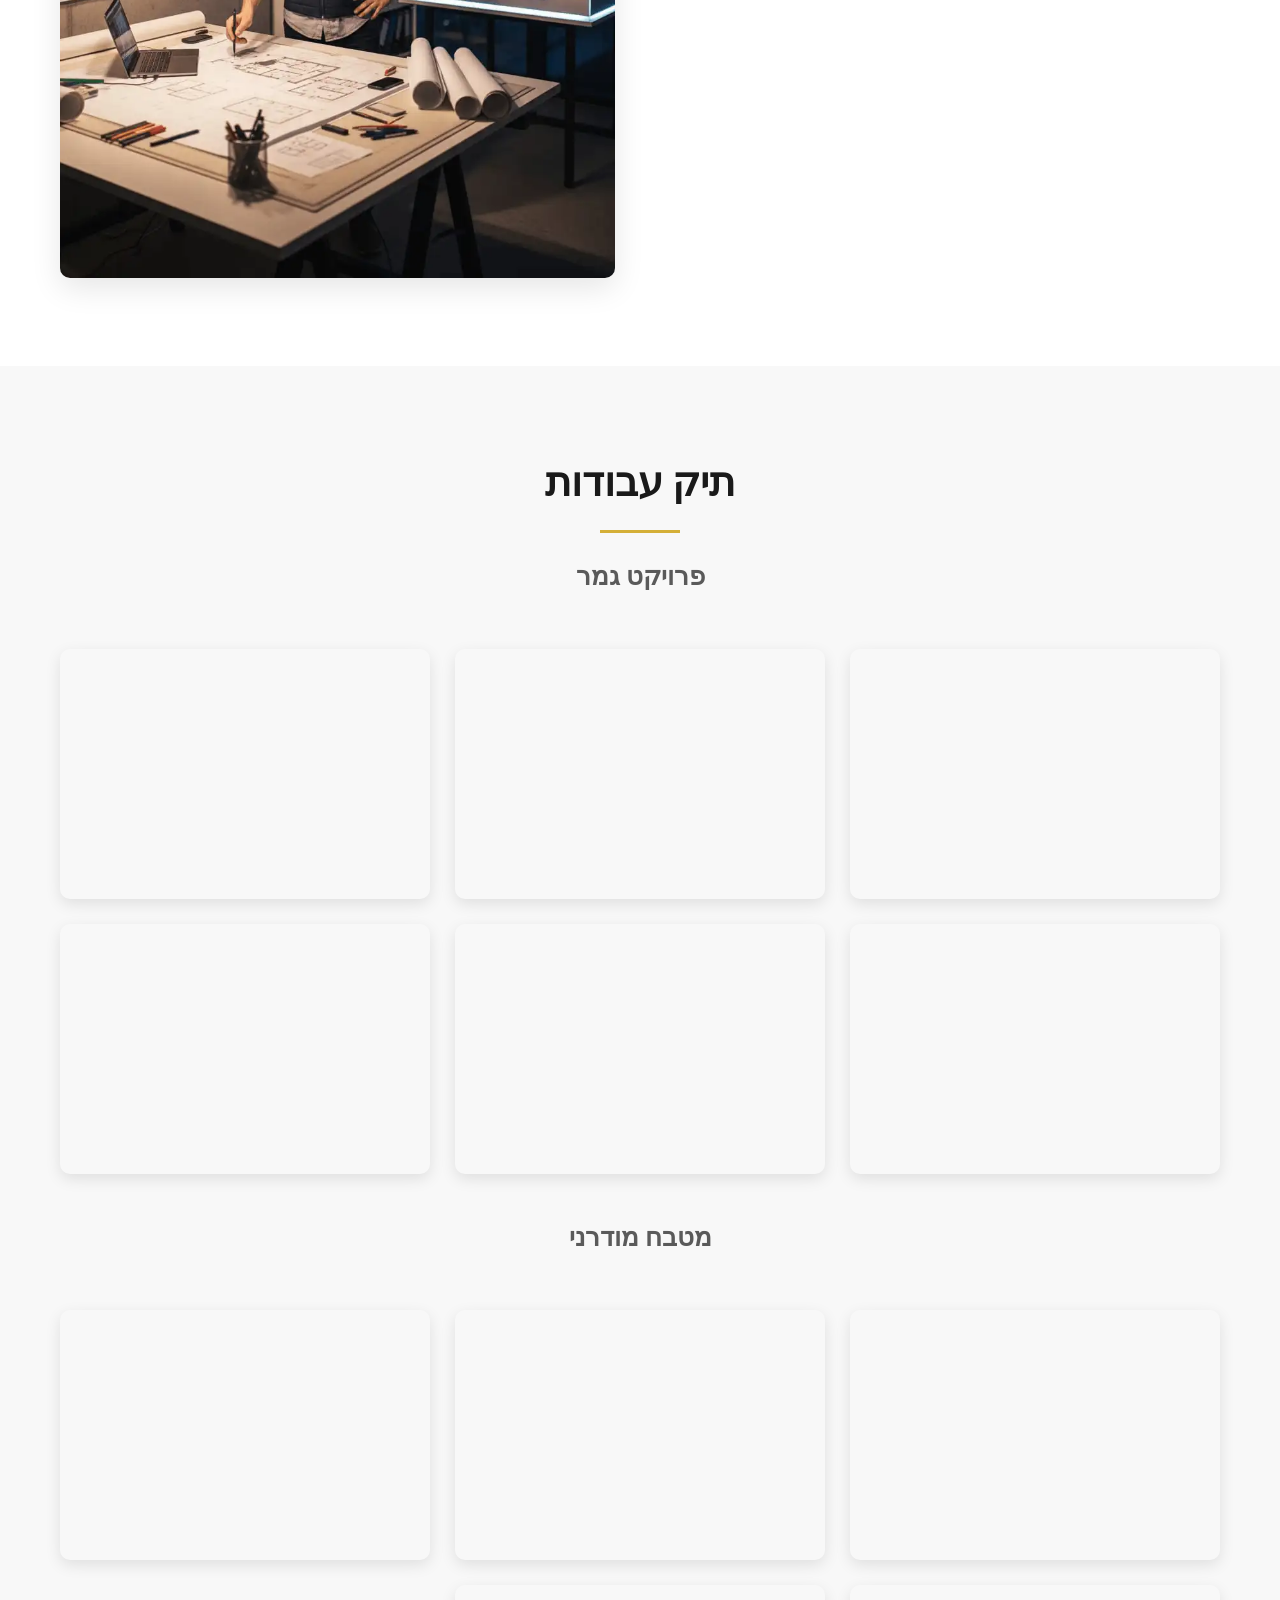
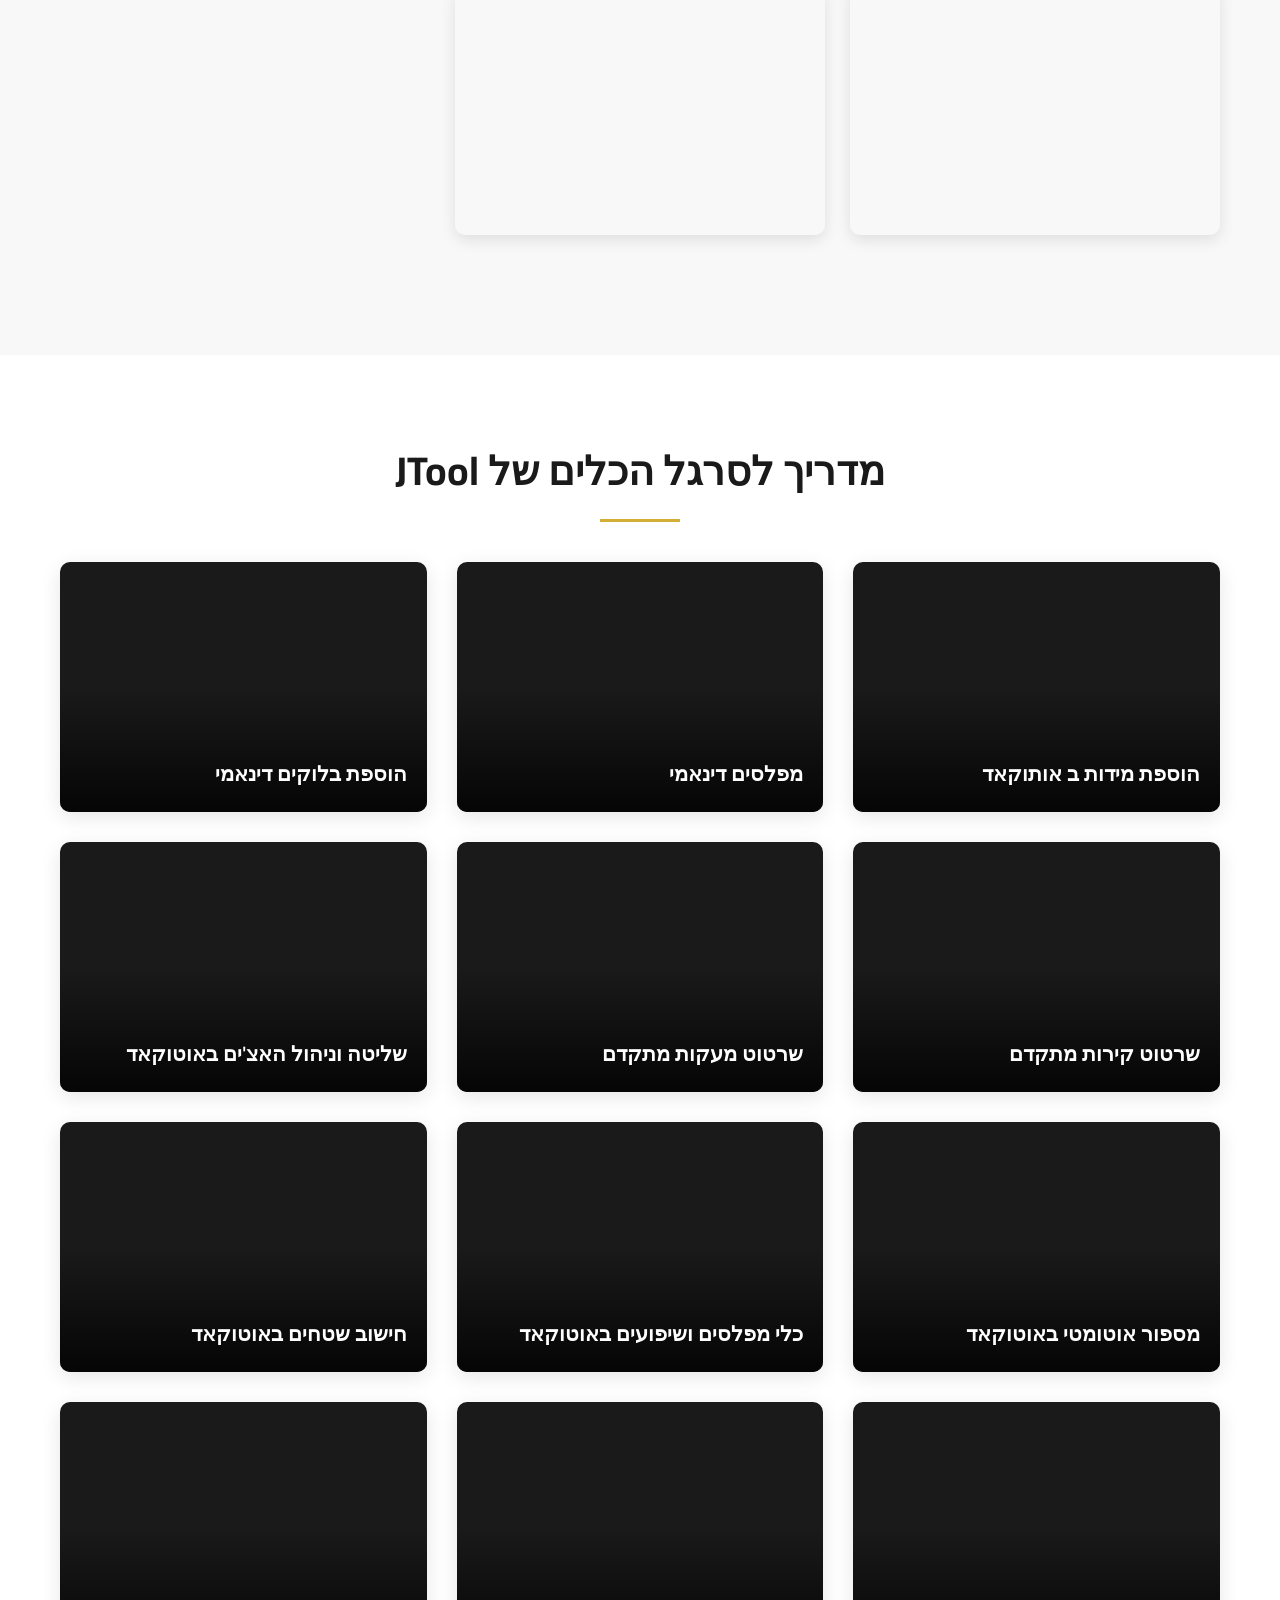
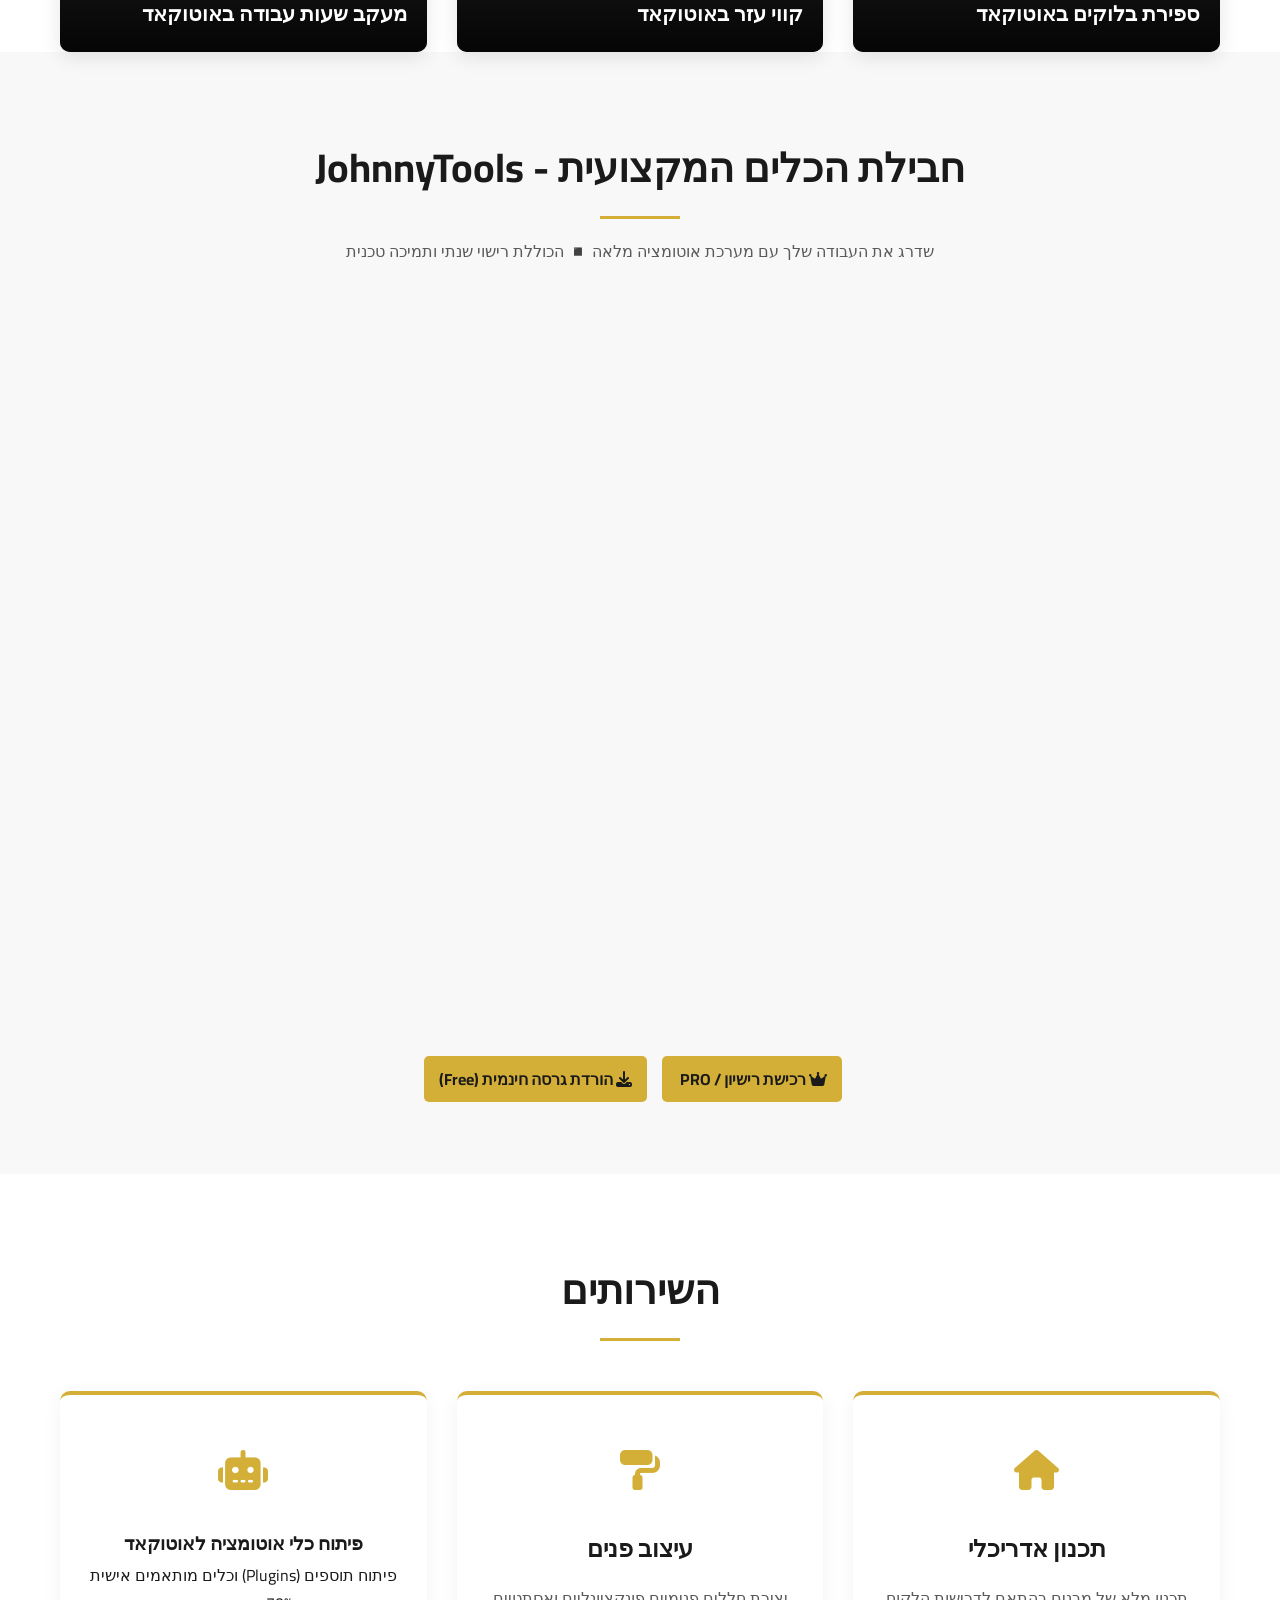
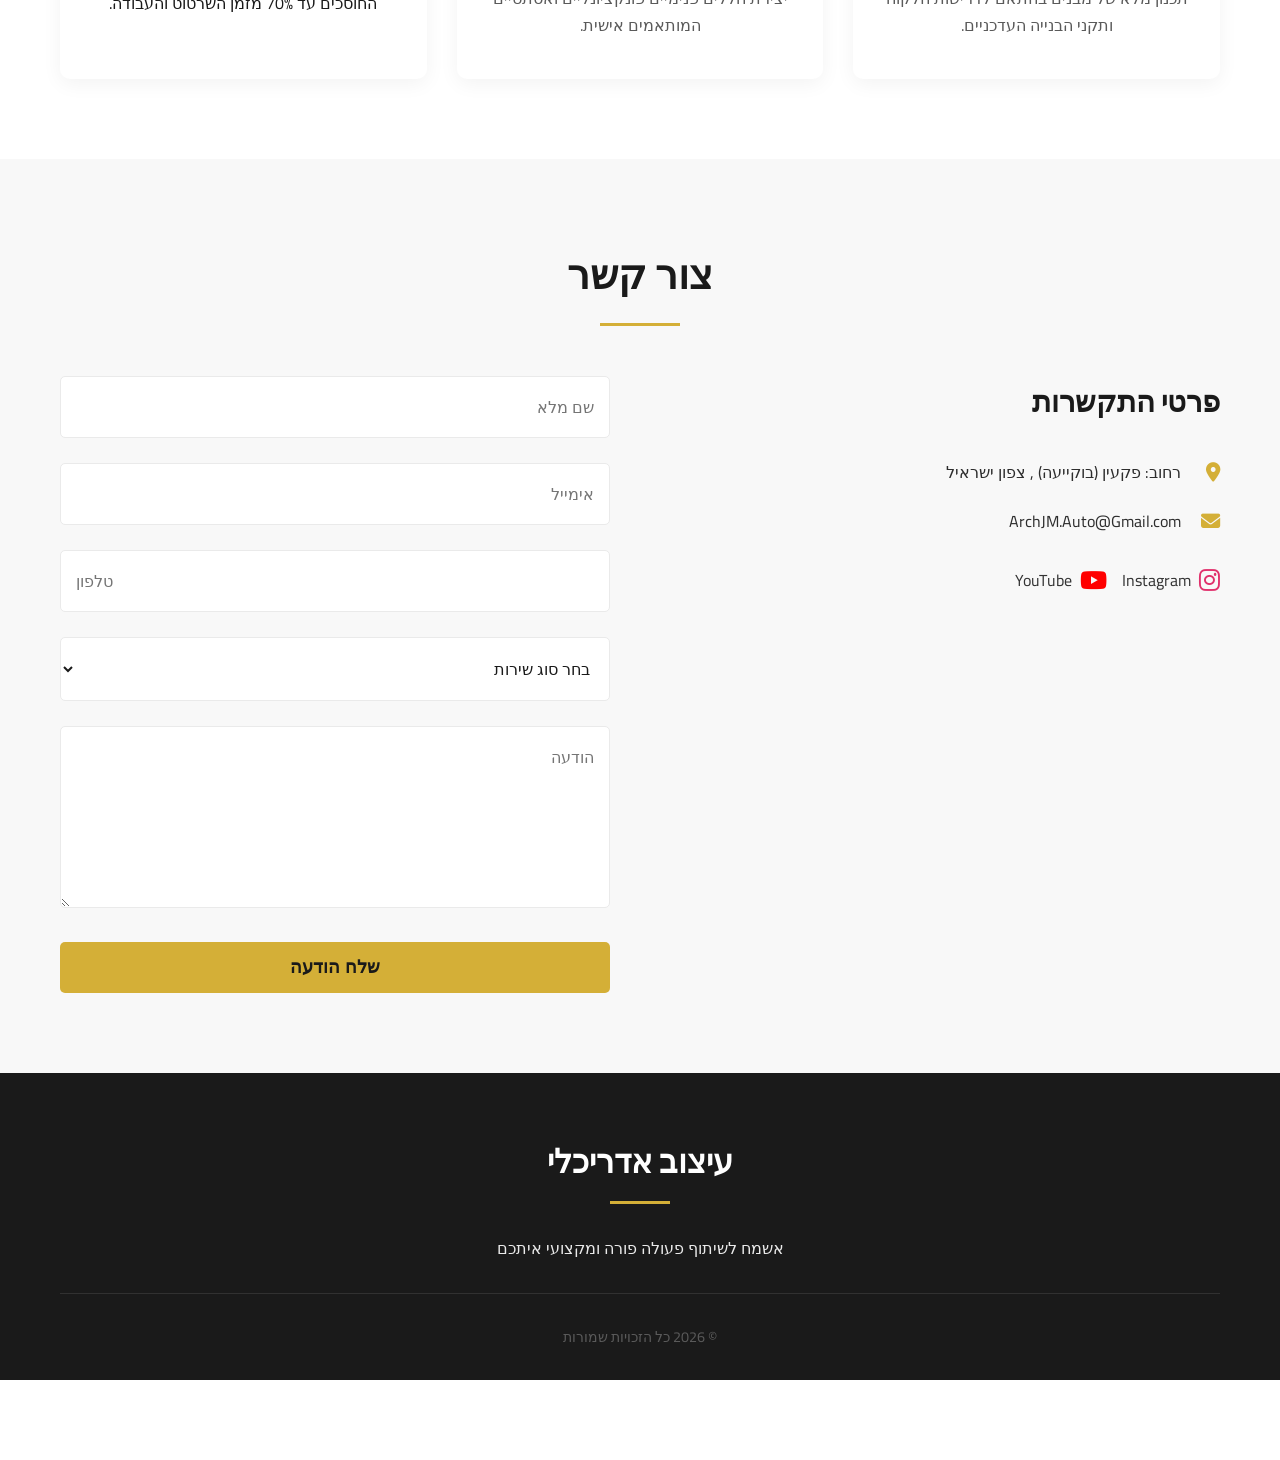
==== commit 27b444df: "Update index.html" ====
--- a/index.html
+++ b/index.html
@@ -390,34 +390,38 @@
 
         </div>
     </div>
-</section>
-
 <section id="premium" class="section bg-light">
     <div class="container text-center">
-        <h2 class="section-title" data-i18n="premiumTitle">JohnnyTools Premium</h2>
+        <h2 class="section-title" data-i18n="premiumTitle">JohnnyTools Suite</h2>
         <p class="section-subtitle" data-i18n="premiumDesc">
-    </p>
-        
-       <div class="plugin-preview">
-    <img src="assets/Images/JTool.webp" alt="JohnnyTools Toolbar" class="plugin-img">
-		<img src="assets/Images/JTool-free.png" alt="JTools-free" class="plugin-img">   
+            בחרו את הגרסה המתאימה לכם: גרסת ה-PRO המלאה או גרסת ה-FREE הבסיסית
+        </p>
+        
+        <div class="plugin-preview">
+            <div class="plugin-images-row">
+                <img src="assets/Images/JTool.webp" alt="JohnnyTools Pro Toolbar" class="plugin-img">
+                <img src="assets/Images/JTool-free.png" alt="JohnnyTools Free Toolbar" class="plugin-img">
+            </div>
     
-    <div class="plugin-action-container">
-<a href="https://github.com/Arch-Jm/Arch-Jm.github.io/releases/latest/download/JTool.exe"
-	class="nav-link nav-download-btn" 
-   download data-i18n="buyNow">
-   <i class="fas fa-download"></i> 
-   <span data-i18n="downloadTool">רכישת רישיון / הורדה</span>
-</a>
-
-		<a href="https://github.com/Arch-Jm/Arch-Jm.github.io/releases/latest/download/JTool.exe"
-	class="nav-link nav-download-btn" 
-   download data-i18n="FREE">
-   <i class="fas fa-download"></i> 
-   <span data-i18n="downloadTool">הורדה בחינם</span>
-</a>
-    </div>
-</div>
+            <div class="plugin-action-container">
+                <!-- زر نسخة البرو -->
+                <a href="https://github.com/Arch-Jm/Arch-Jm.github.io/releases/latest/download/JTool.exe"
+                   class="nav-link nav-download-btn btn-pro" 
+                   download>
+                   <i class="fas fa-crown"></i> 
+                   <span data-i18n="downloadPro">רכישת רישיון / PRO</span>
+                </a>
+
+                <!-- زر النسخة المجانية -->
+                <a href="https://github.com/Arch-Jm/Arch-Jm.github.io/releases/latest/download/JTool_Free.exe"
+                   class="nav-link nav-download-btn btn-free" 
+                   download>
+                   <i class="fas fa-download"></i> 
+                   <span data-i18n="downloadFree">הורדת גרסה חינמית (Free)</span>
+                </a>
+            </div>
+        </div>
+    </div>
 </section>
 
 
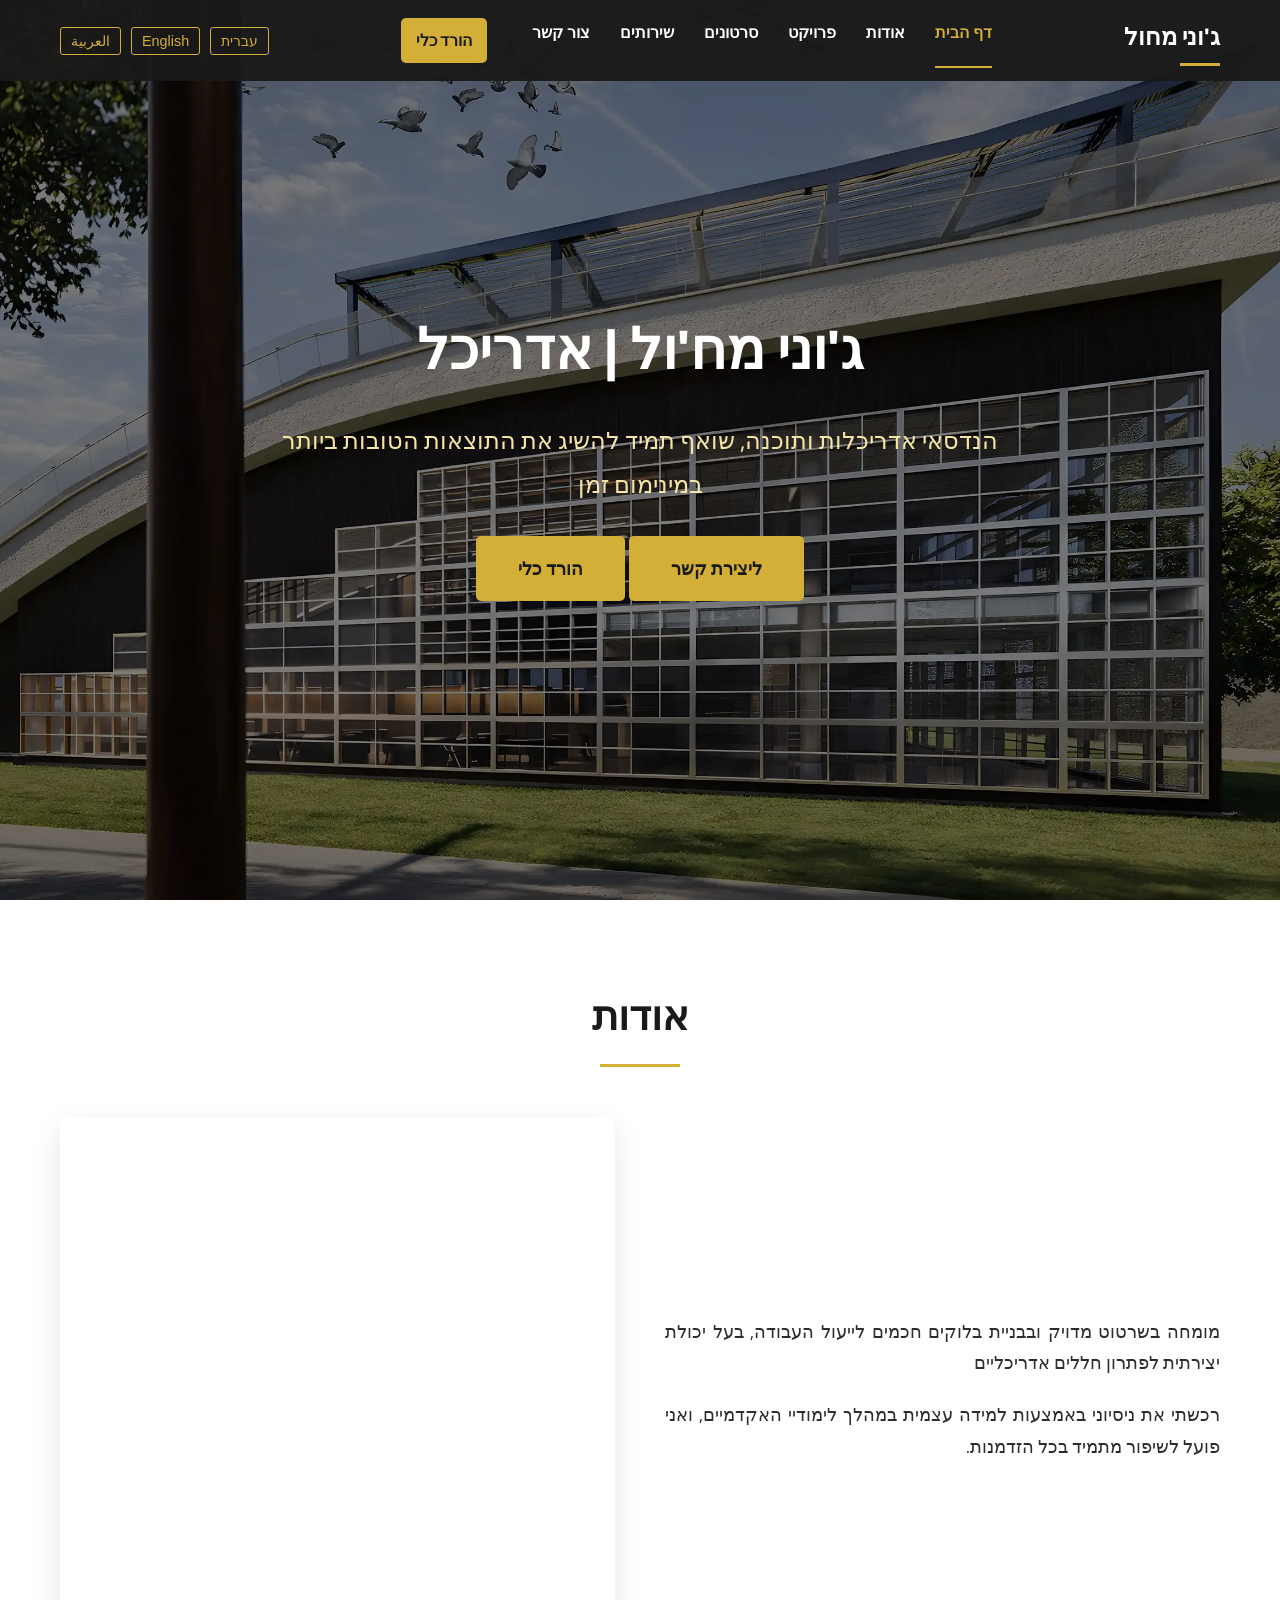
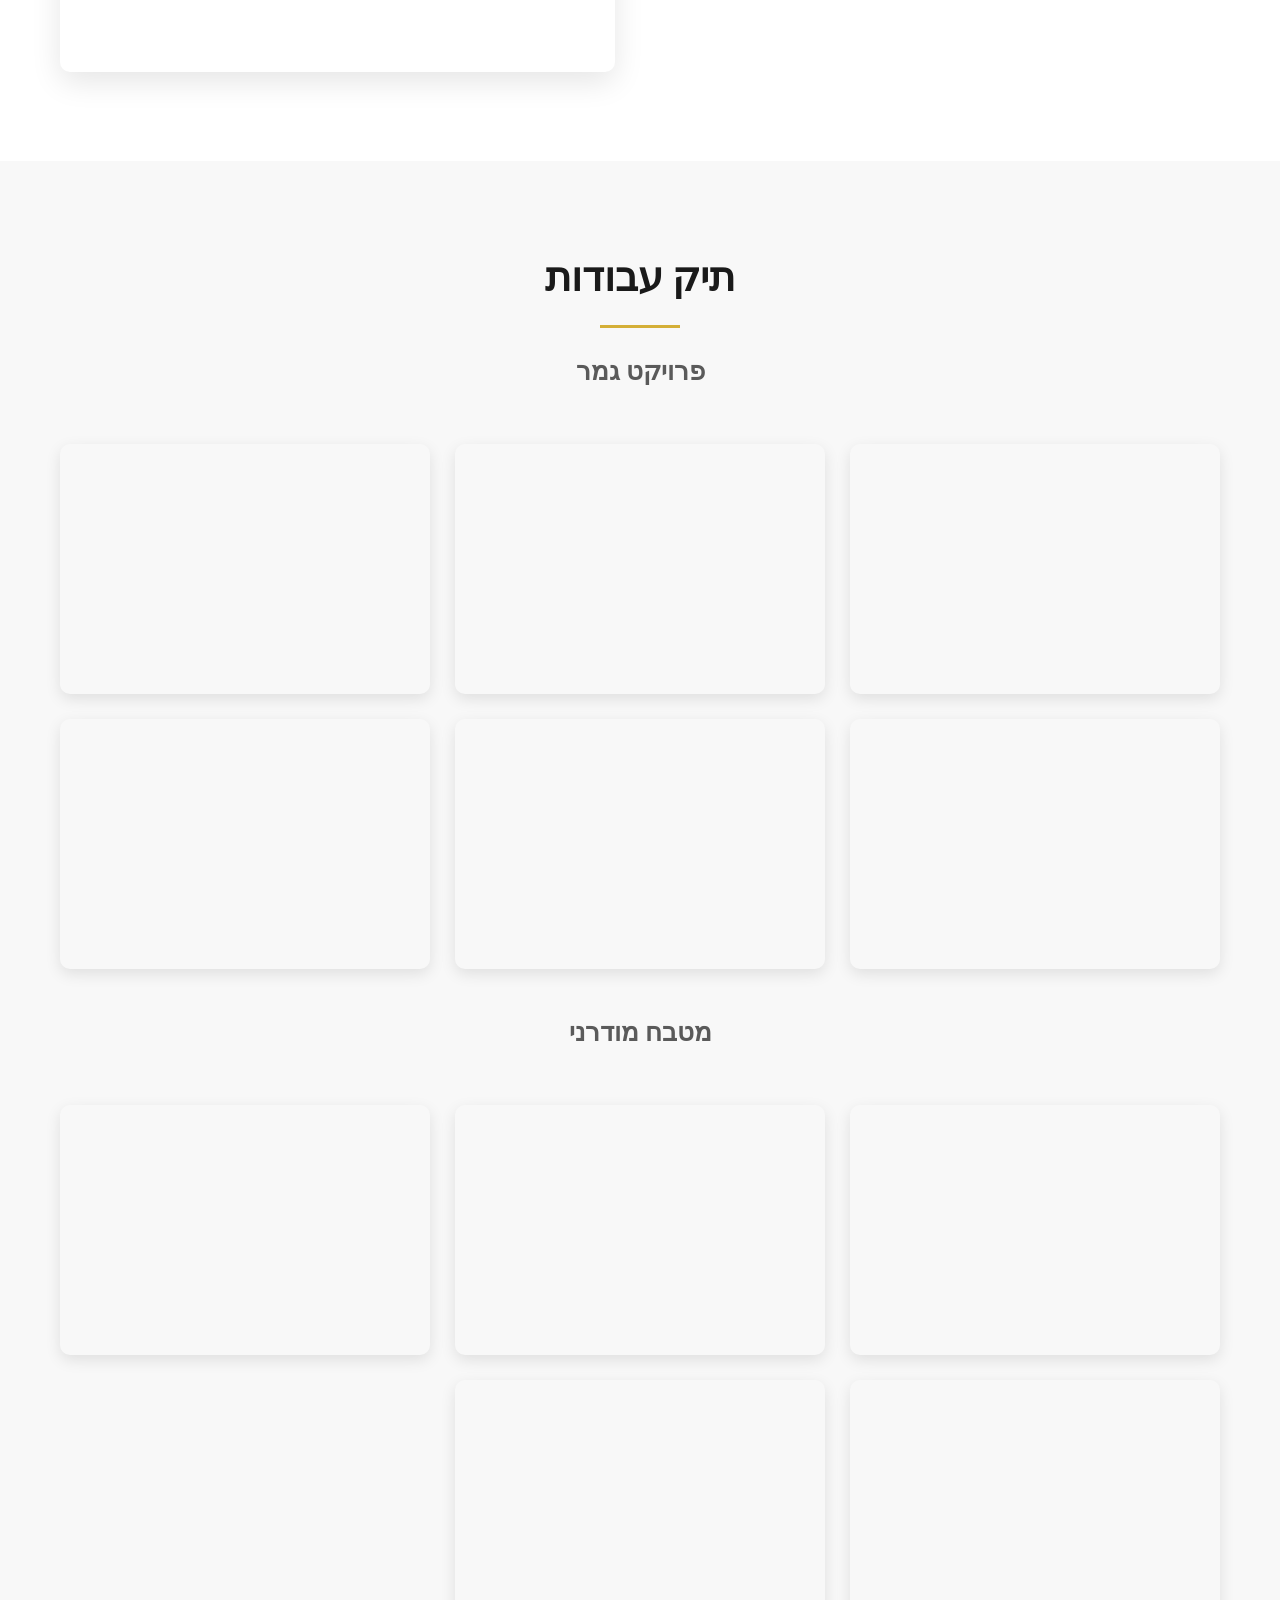
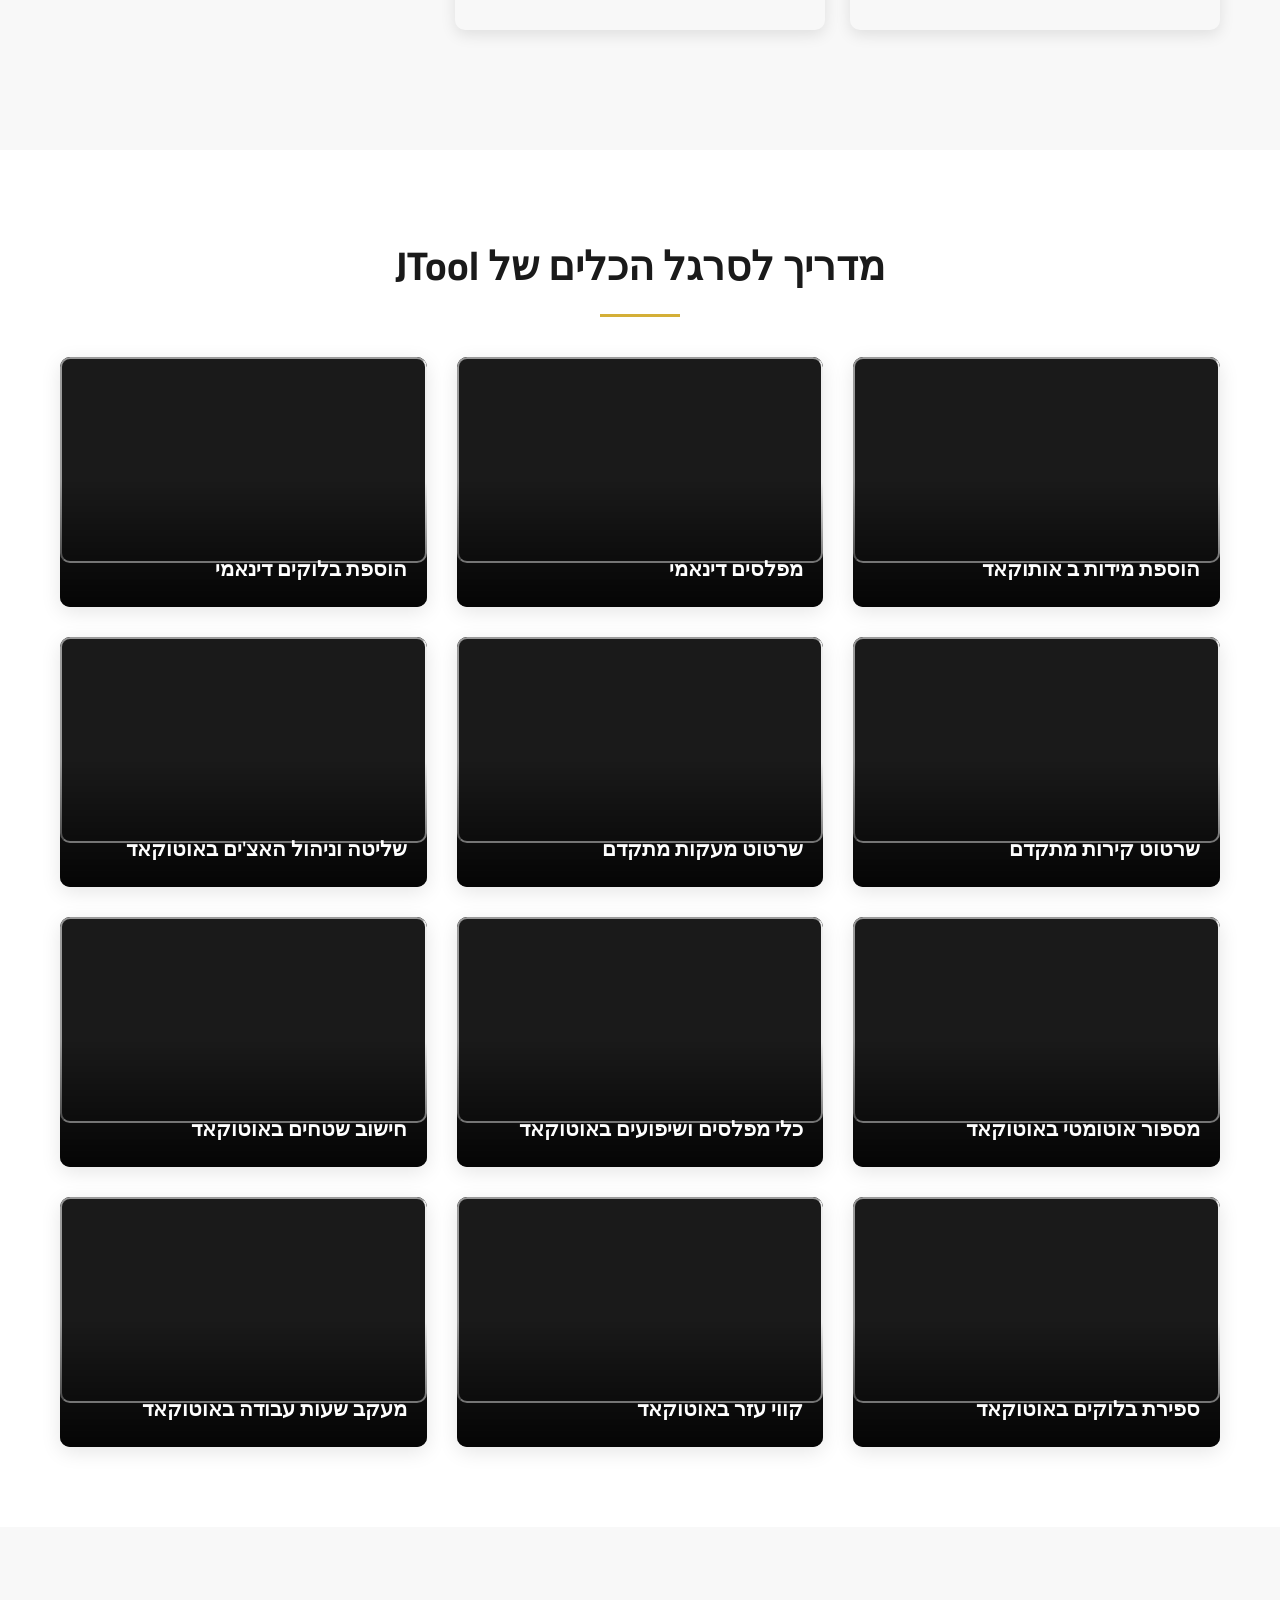
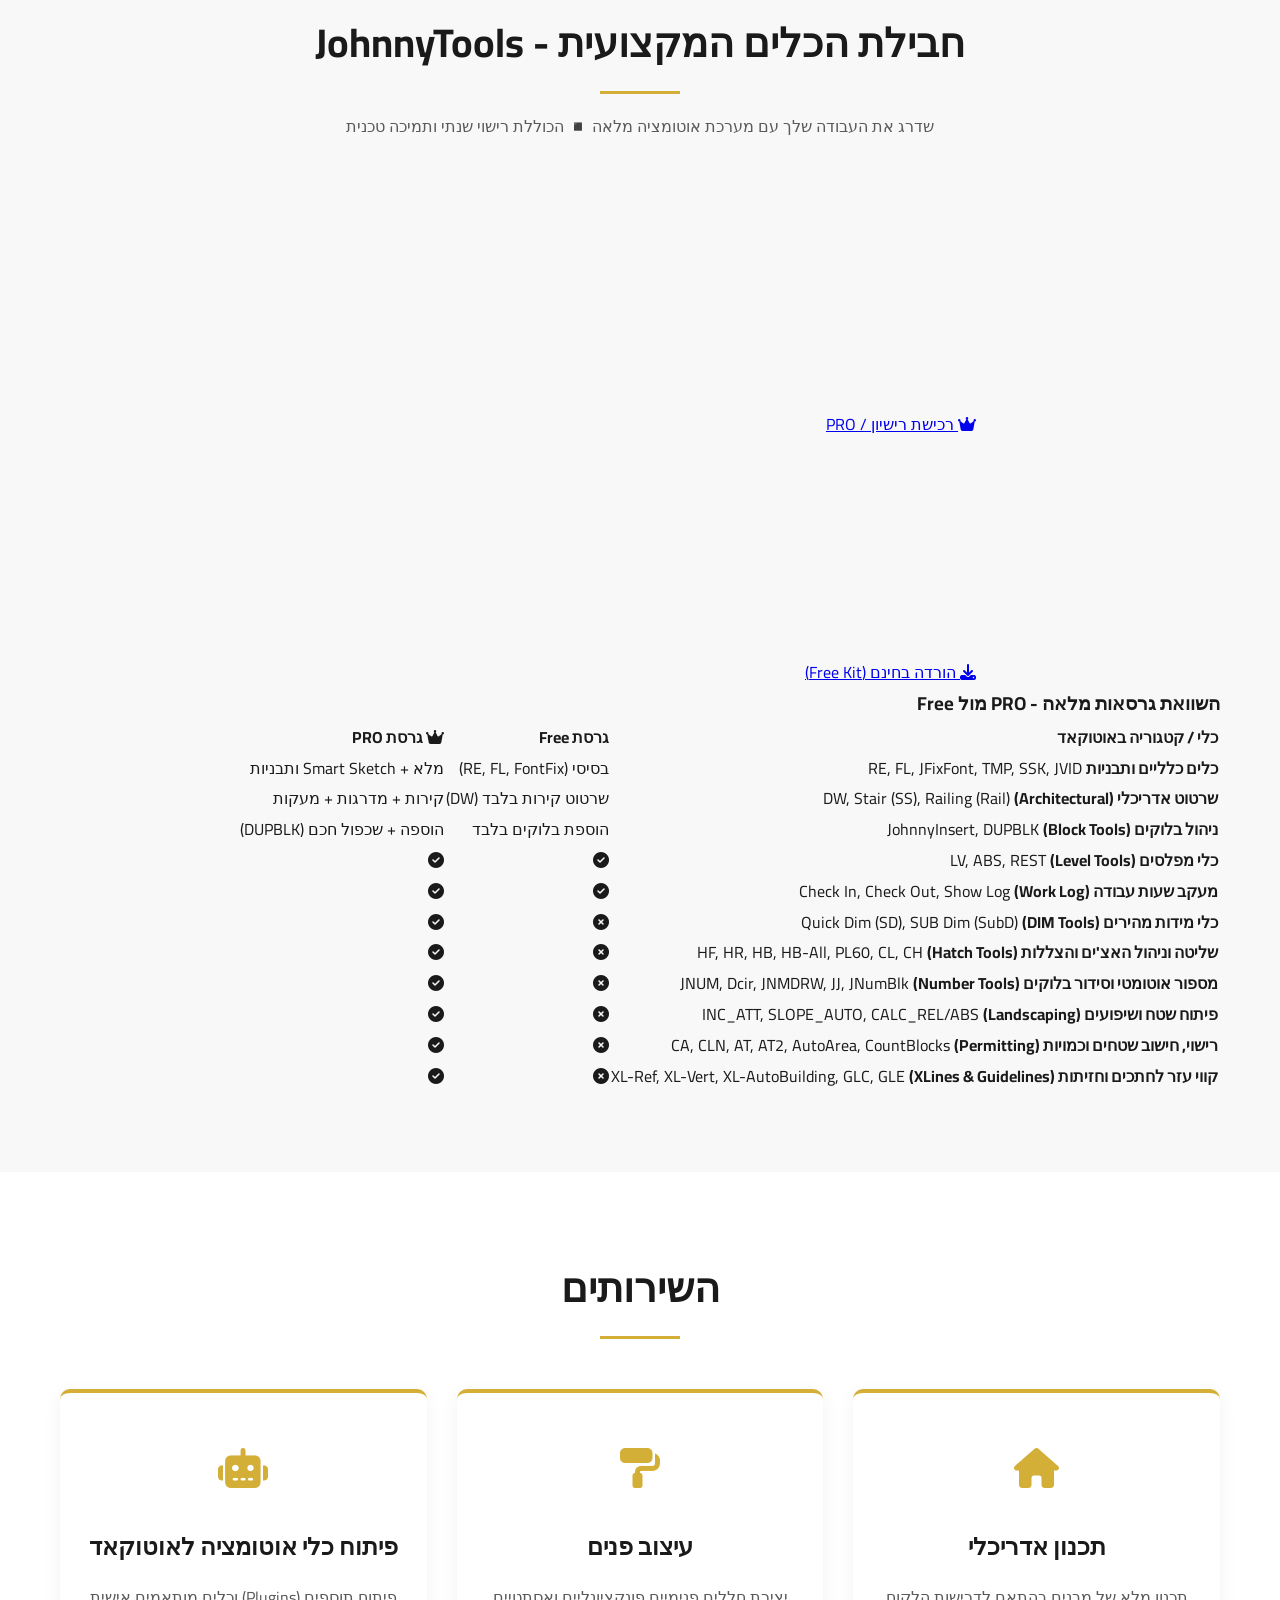
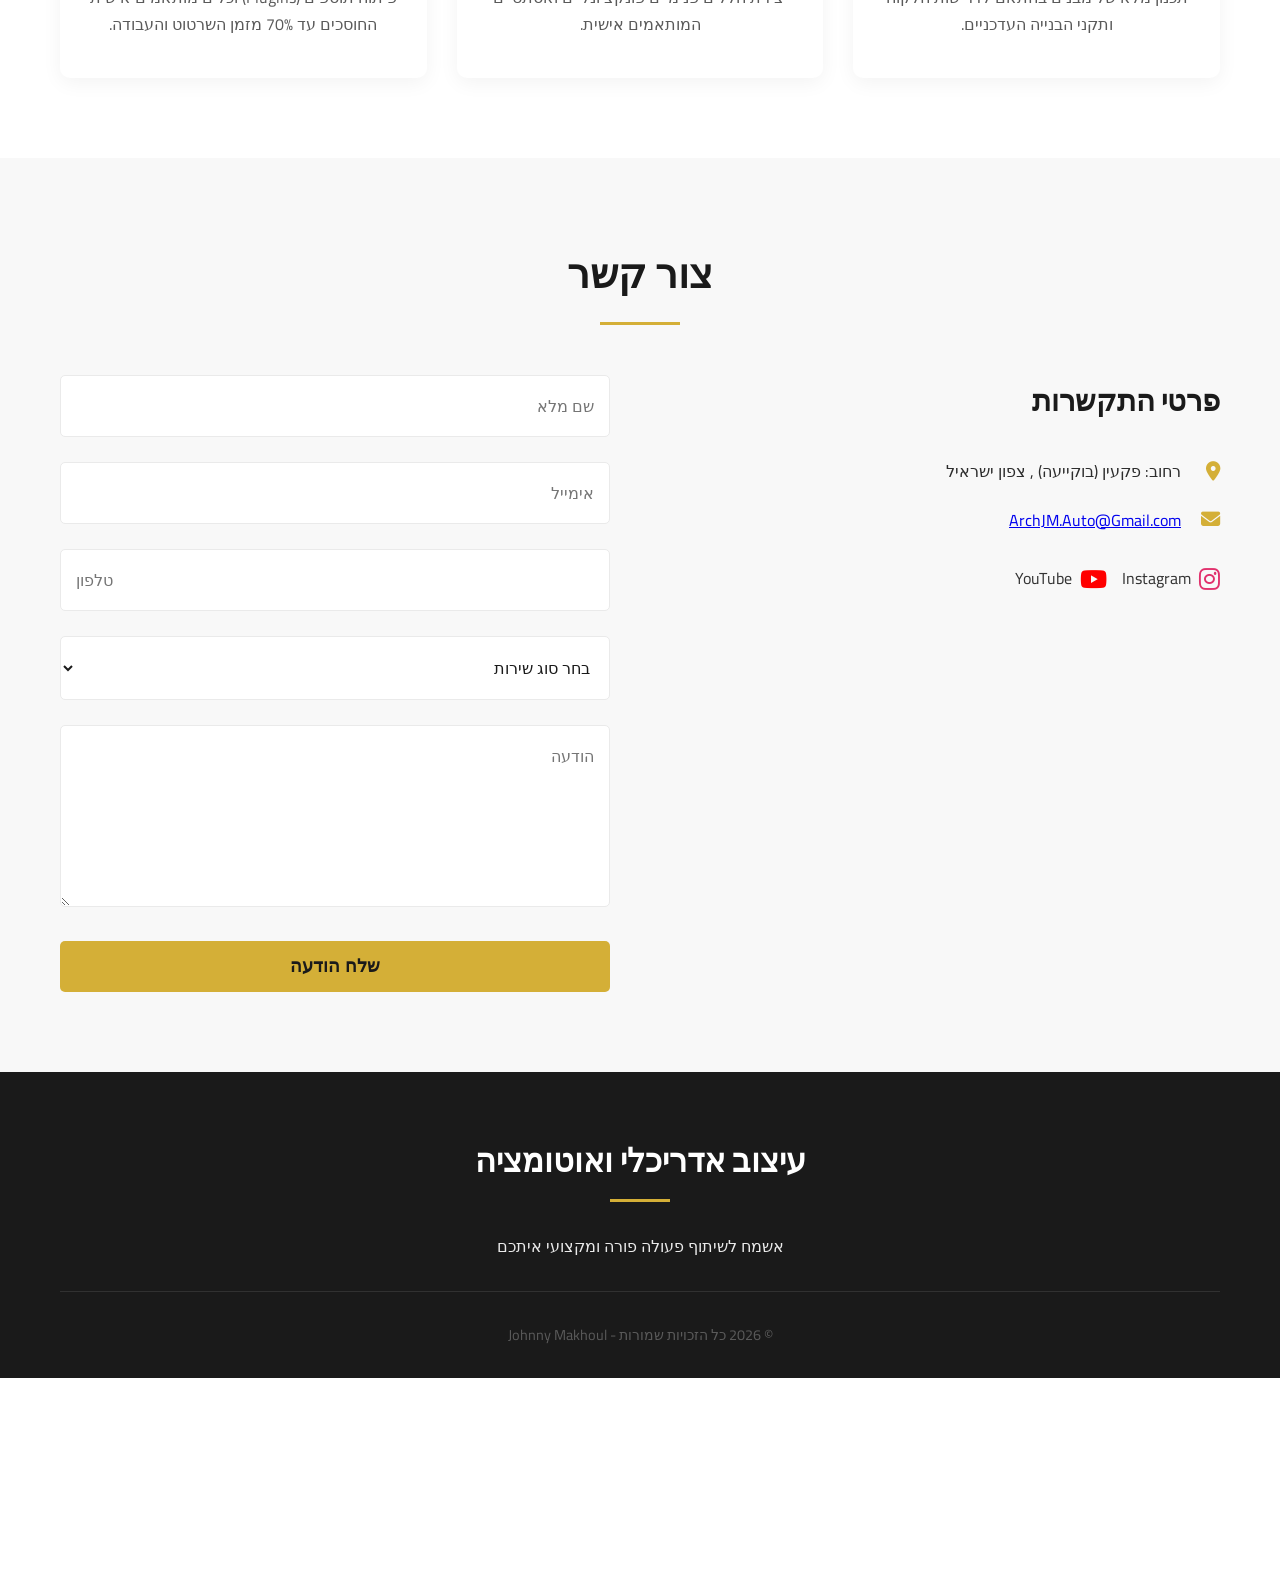
==== commit 9afe65e8: "Update print statement from 'Hello' to 'Goodbye'" ====
--- a/index.html
+++ b/index.html
@@ -1,565 +1,668 @@
 <!DOCTYPE html>
 <html lang="he" dir="rtl">
 <head>
-<meta charset="UTF-8">
+    <meta charset="UTF-8">
     <meta name="viewport" content="width=device-width, initial-scale=1.0">
     
-    <title>Johnny Makhoul | ArchJm - Architect & Automation Expert</title>
-   <meta name="description" content="ג'וני מחול | ArchJm - אדריכלות ואוטומציה ב-AutoCAD. جوني محول - هندسة معمارية وأتمتة أوتوكاد. Architect & AutoCAD Automation.">
-    <meta name="keywords" content="Johnny Makhoul, ArchJm, جوني محول, אדריכלות, אוטומציה, Architect, AutoCAD Automation, Scripts">
+    <title>Johnny Makhoul | ArchJm - Architect & AutoCAD Automation Expert</title>
+    <meta name="description" id="metaDescription" content="ג'וני מחול | ArchJm - הנדסאי אדריכלות ומפתח כלי אוטומציה וליספים ב-AutoCAD. جوني مخول - هندسة معمارية وتطوير أدوات أتمتة أوتوكاد JohnnyTools.">
+    <meta name="keywords" content="Johnny Makhoul, ArchJm, JohnnyTools, JTool, جوني مخول, ג'וני מחול, אדריכלות, אוטומציה באוטוקאד, תוספים לאוטוקאד, AutoCAD Automation, AutoLISP, Plugins, Architect">
     <meta name="author" content="Johnny Makhoul">
-
-    <meta property="og:title" content="Johnny Makhoul | ArchJm.Auto">
-    <meta property="og:description" content="Architect & Automation Developer specializing in AutoCAD scripts.">
-    <meta property="og:image" content="assets/Images/logo.png"> <meta property="og:url" content="https://arch-jm.github.io/">
+    <meta name="robots" content="index, follow, max-image-preview:large, max-snippet:-1, max-video-preview:-1">
+    <meta name="theme-color" content="#1a1a1a">
+
+    <!-- Canonical & Hreflang SEO -->
+    <link rel="canonical" href="https://arch-jm.github.io/">
+    <link rel="alternate" hreflang="he" href="https://arch-jm.github.io/?lang=he">
+    <link rel="alternate" hreflang="ar" href="https://arch-jm.github.io/?lang=ar">
+    <link rel="alternate" hreflang="en" href="https://arch-jm.github.io/?lang=en">
+    <link rel="alternate" hreflang="x-default" href="https://arch-jm.github.io/">
+
+    <!-- Open Graph / Facebook / WhatsApp -->
+    <meta property="og:title" id="ogTitle" content="Johnny Makhoul | ArchJm - Architect & AutoCAD Automation">
+    <meta property="og:description" id="ogDescription" content="Architectural design & custom AutoCAD automation tools (JohnnyTools) that save up to 70% of drafting time.">
+    <meta property="og:image" content="https://arch-jm.github.io/assets/Images/logo.png">
+    <meta property="og:image:alt" content="Johnny Makhoul - ArchJm Logo">
+    <meta property="og:url" content="https://arch-jm.github.io/">
     <meta property="og:type" content="website">
-	<meta property="og:site_name" content="ArchJm">
-
-
-	<link rel="preconnect" href="https://fonts.googleapis.com">
-	<link rel="preconnect" href="https://fonts.gstatic.com" crossorigin>
-
-	<link href="https://fonts.googleapis.com/css2?family=Cairo:wght@400;600;700&display=swap" rel="stylesheet">
-	<link rel="preconnect" href="https://cdnjs.cloudflare.com">
+    <meta property="og:site_name" content="ArchJm">
+    <meta property="og:locale" content="he_IL">
+    <meta property="og:locale:alternate" content="ar_AR">
+    <meta property="og:locale:alternate" content="en_US">
+
+    <!-- Twitter / X Cards -->
+    <meta name="twitter:card" content="summary_large_image">
+    <meta name="twitter:title" content="Johnny Makhoul | ArchJm - Architect & AutoCAD Automation">
+    <meta name="twitter:description" content="Architectural planning, interior design, and JohnnyTools AutoCAD automation plugins.">
+    <meta name="twitter:image" content="https://arch-jm.github.io/assets/Images/logo.png">
+
+    <!-- Preconnect & Preload for Core Web Vitals (LCP) -->
+    <link rel="preconnect" href="https://fonts.googleapis.com">
+    <link rel="preconnect" href="https://fonts.gstatic.com" crossorigin>
+    <link rel="preconnect" href="https://cdnjs.cloudflare.com" crossorigin>
+    <link rel="preload" as="image" href="assets/Project/FinalProject/Library-img-2.webp" fetchpriority="high">
+    
+    <link href="https://fonts.googleapis.com/css2?family=Cairo:wght@400;600;700&display=swap" rel="stylesheet">
     <link rel="stylesheet" href="https://cdnjs.cloudflare.com/ajax/libs/font-awesome/6.5.2/css/all.min.css">
     <link rel="stylesheet" href="style.css">
-	
-<link rel="icon" type="image/png" sizes="48x48" href="assets/icon/favicon-48x48.png">
-
-<link rel="icon" type="image/png" sizes="32x32" href="assets/icon/favicon-32x32.png">
-<link rel="icon" type="image/png" sizes="16x16" href="assets/icon/favicon-16x16.png">
-
-<link rel="apple-touch-icon" sizes="180x180" href="assets/icon/apple-touch-icon.png">
-
-<link rel="icon" type="image/png" sizes="192x192" href="assets/icon/android-chrome-192x192.png">
-<link rel="icon" type="image/png" sizes="512x512" href="assets/icon/android-chrome-512x512.png">
-
-<link rel="manifest" href="assets/icon/site.webmanifest">
-<link rel="shortcut icon" href="assets/icon/favicon.ico">
-
-	<script type="application/ld+json">
-{
-  "@context": "https://schema.org",
-  "@type": "WebSite",
-  "name": "ArchJm",
-  "alternateName": ["Johnny Makhoul", "JM Architecture"],
-  "url": "https://arch-jm.github.io/"
-}
-</script>
-
+    
+    <!-- Favicons -->
+    <link rel="icon" type="image/png" sizes="48x48" href="assets/icon/favicon-48x48.png">
+    <link rel="icon" type="image/png" sizes="32x32" href="assets/icon/favicon-32x32.png">
+    <link rel="icon" type="image/png" sizes="16x16" href="assets/icon/favicon-16x16.png">
+    <link rel="apple-touch-icon" sizes="180x180" href="assets/icon/apple-touch-icon.png">
+    <link rel="icon" type="image/png" sizes="192x192" href="assets/icon/android-chrome-192x192.png">
+    <link rel="icon" type="image/png" sizes="512x512" href="assets/icon/android-chrome-512x512.png">
+    <link rel="manifest" href="assets/icon/site.webmanifest">
+    <link rel="shortcut icon" href="assets/icon/favicon.ico">
+
+    <!-- Rich Structured Data (Schema.org) -->
+    <script type="application/ld+json">
+    {
+      "@context": "https://schema.org",
+      "@graph": [
+        {
+          "@type": "WebSite",
+          "@id": "https://arch-jm.github.io/#website",
+          "name": "ArchJm",
+          "alternateName": ["Johnny Makhoul", "ג'וני מחול", "جوني مخول", "JM Architecture"],
+          "url": "https://arch-jm.github.io/",
+          "inLanguage": ["he", "ar", "en"]
+        },
+        {
+          "@type": ["Person", "ProfessionalService"],
+          "@id": "https://arch-jm.github.io/#person",
+          "name": "Johnny Makhoul",
+          "alternateName": ["ג'וני מחול", "جوني مخول"],
+          "jobTitle": "Architectural & Software Associate Engineer",
+          "url": "https://arch-jm.github.io/",
+          "image": "https://arch-jm.github.io/assets/Images/Profile.webp",
+          "email": "mailto:ArchJM.Auto@Gmail.com",
+          "priceRange": "$$",
+          "address": {
+            "@type": "PostalAddress",
+            "addressLocality": "Peqi'in",
+            "addressRegion": "North District",
+            "addressCountry": "IL"
+          },
+          "sameAs": [
+            "https://www.instagram.com/archjm.auto/",
+            "https://www.youtube.com/@J-CAD",
+            "https://github.com/Arch-Jm"
+          ],
+          "knowsAbout": [
+            "Architectural Planning",
+            "Interior Design",
+            "AutoCAD Automation",
+            "AutoLISP Development",
+            "Dynamic Blocks"
+          ]
+        },
+        {
+          "@type": "SoftwareApplication",
+          "@id": "https://arch-jm.github.io/#johnnytools",
+          "name": "JohnnyTools (JTool)",
+          "operatingSystem": "Windows",
+          "applicationCategory": "DesignApplication",
+          "description": "AutoCAD automation plugin and toolbar system that saves up to 70% of architectural drafting time.",
+          "author": {
+            "@id": "https://arch-jm.github.io/#person"
+          },
+          "offers": {
+            "@type": "AggregateOffer",
+            "lowPrice": "0",
+            "priceCurrency": "ILS",
+            "offerCount": "2"
+          }
+        }
+      ]
+    }
+    </script>
 </head>
 <body>
     <!-- شريط التنقل -->
-    <nav class="navbar">
-        <div class="nav-container">
-            <a href="#" class="logo">
-                <span class="logo-text">ג'וני מחול</span>
-                <span class="logo-line"></span>
-            </a>
-            
-<div class="nav-links">
-    <a href="#home" class="nav-link active" data-i18n="home">דף הבית</a>
-    <a href="#about" class="nav-link" data-i18n="about">אודות</a>
-    <a href="#portfolio" class="nav-link" data-i18n="portfolio">תיק עבודות</a>
-    <a href="#services" class="nav-link" data-i18n="services">שירותים</a>
-    <a href="#video" class="nav-link" data-i18n="video">סרטונים</a>
-	<a href="#contact" class="nav-link" data-i18n="contact">צור קשר</a>   
-    <a href="#premium" class="nav-link nav-download-btn" data-i18n="downloadTool">הורד כלי</a>
-	<!-- <a href="https://drive.google.com/file/d/1OPoegFhzhhuId1MejEAz36obyt_l2D-g/view?usp=drive_link" class="nav-link" data-i18n="enscape">Enscape</a> -->
-</div>
-            
-            <div class="language-switcher">
-				<button class="lang-btn" data-lang="he" aria-label="שנה שפה לעברית">עברית</button>
-				<button class="lang-btn" data-lang="en" aria-label="Change language to English">English</button>
-				<button class="lang-btn" data-lang="ar" aria-label="تغيير اللغة للعربية">العربية</button>
-            </div>
-            
-            <button class="menu-toggle">
-                <i class="fas fa-bars"></i>
-            </button>
-        </div>
-    </nav>
-
-    <!-- القسم الرئيسي -->
-    <section id="home" class="hero-section">
-        <div class="hero-content">
-            <h1 class="hero-title" data-i18n="heroTitle">ג'וני מחול | אדרכל</h1>
-            <p class="hero-subtitle" data-i18n="heroSubtitle">הנדסאי אדריכלות ותוכנה, שואף תמיד להשיג את התוצאות הטובות ביותר במינימום זמן</p>
-            <a href="#contact" class="cta-button" data-i18n="getQuote">ליצירת קשר</a>
-        </div>
-        <div class="hero-overlay"></div>
-    </section>
-
-    <!-- قسم حول المهندس -->
-   <section id="about" class="section">
-        <div class="container">
-            <h2 class="section-title" data-i18n="aboutTitle">אודות</h2>
-            <div class="about-content">
-                <div class="about-text">
-                    <p data-i18n="aboutText1">מומחה בשרטוט מדויק ובבניית בלוקים חכמים לייעול העבודה, בעל יכולת יצירתית לפתרון חללים אדריכליים.</p>
-                    <p data-i18n="aboutText2">רכשתי את ניסיוני באמצעות למידה עצמית במהלך לימודיי האקדמיים, ואני פועל לשיפור מתמיד בכל הזדמנות.</p>
-                    <div class="about-stats">
-                      <!--   <div class="stat">
-                            <span class="stat-number">0+</span>
-                            <span class="stat-text" data-i18n="yearsExp">שנות ניסיון</span>
-                        </div>
-                        <div class="stat">
-                            <span class="stat-number">1+</span>
-                            <span class="stat-text" data-i18n="projectsDone">פרויקטים שהושלמו</span>
-                        </div>
-                        <div class="stat">
-                            <span class="stat-number">0+</span>
-                            <span class="stat-text" data-i18n="awards">פרסים מקצועיים</span>
-                        </div>-->
-                    </div>
-                </div>
-                <div class="about-image">
-                    <img src="assets/Images/Profile.webp" alt="ג'וני מחול - הנדסאי אדריכלות ותוכנה">
-                </div>
-            </div>
-        </div>
-    </section> 
-
-    <!-- قسم معرض الصور -->
-  <section id="portfolio" class="section bg-light">
-        <div class="container">
-            <h2 class="section-title" data-i18n="portfolioTitle">תיק עבודות</h2>
-            <h2 class="section-subtitle" data-i18n="portfolioSubtitle">פרויקט גמר</h2>
-            
-           
-            
-            <!-- معرض الصور -->
-            <div class="gallery-container">
-                <div class="gallery" id="gallery-library"></div>
-				
-				<h3 class="section-subtitle" data-i18n="portfolioSubtitle1">מטבח מודרני</h3>
-				<div class="gallery" id="gallery-Kitchin"></div>
-                 
-            
-        </div>
-    </section>
-	
-	<!-- قسم الفيديو -->
-<section id="video" class="section">
-    <div class="container">
-        <h2 class="section-title" data-i18n="videoTitle">אוטומציה בשרטוט</h2>
+    <header>
+        <nav class="navbar" aria-label="Main Navigation">
+            <div class="nav-container">
+                <a href="#home" class="logo" aria-label="ArchJm Home">
+                    <span class="logo-text" data-i18n="logoName">ג'וני מחול</span>
+                    <span class="logo-line"></span>
+                </a>
+                
+                <div class="nav-links" id="navLinks">
+                    <a href="#home" class="nav-link active" data-i18n="home">דף הבית</a>
+                    <a href="#about" class="nav-link" data-i18n="about">אודות</a>
+                    <a href="#portfolio" class="nav-link" data-i18n="portfolio">תיק עבודות</a>
+                    <a href="#video" class="nav-link" data-i18n="video">סרטונים</a>
+                    <a href="#services" class="nav-link" data-i18n="services">שירותים</a>
+                    <a href="#contact" class="nav-link" data-i18n="contact">צור קשר</a>   
+                    <a href="#premium" class="nav-link nav-download-btn" data-i18n="downloadTool">הורד כלי</a>
+                </div>
+                
+                <div class="language-switcher" role="group" aria-label="Language Switcher">
+                    <button type="button" class="lang-btn active" data-lang="he" aria-label="שנה שפה לעברית">עברית</button>
+                    <button type="button" class="lang-btn" data-lang="en" aria-label="Change language to English">English</button>
+                    <button type="button" class="lang-btn" data-lang="ar" aria-label="تغيير اللغة للعربية">العربية</button>
+                </div>
+                
+                <button type="button" class="menu-toggle" id="menuToggle" aria-label="Toggle Menu" aria-expanded="false" aria-controls="navLinks">
+                    <i class="fas fa-bars" aria-hidden="true"></i>
+                </button>
+            </div>
+        </nav>
+    </header>
+
+    <main>
+        <!-- القسم الرئيسي -->
+        <section id="home" class="hero-section">
+            <div class="hero-content">
+                <h1 class="hero-title" data-i18n="heroTitle">ג'וני מחול | אדריכל</h1>
+                <p class="hero-subtitle" data-i18n="heroSubtitle">הנדסאי אדריכלות ותוכנה, שואף תמיד להשיג את התוצאות הטובות ביותר במינימום זמן</p>
+                <div class="hero-actions">
+                    <a href="#contact" class="cta-button" data-i18n="getQuote">ליצירת קשר</a>
+                    <a href="#premium" class="cta-button cta-secondary" data-i18n="downloadTool">הורד כלי</a>
+                </div>
+            </div>
+            <div class="hero-overlay"></div>
+        </section>
+
+        <!-- قسم حول المهندس -->
+        <section id="about" class="section">
+            <div class="container">
+                <h2 class="section-title" data-i18n="aboutTitle">אודות</h2>
+                <div class="about-content">
+                    <div class="about-text">
+                        <p data-i18n="aboutText1">מומחה בשרטוט מדויק ובבניית בלוקים חכמים לייעול העבודה, בעל יכולת יצירתית לפתרון חללים אדריכליים.</p>
+                        <p data-i18n="aboutText2">רכשתי את ניסיוני באמצעות למידה עצמית במהלך לימודיי האקדמיים, ואני פועל לשיפור מתמיד בכל הזדמנות.</p>
+                    </div>
+                    <div class="about-image">
+                        <img src="assets/Images/Profile.webp" alt="Johnny Makhoul - ג'וני מחול - جوني مخول" width="550" height="550" loading="lazy" decoding="async">
+                    </div>
+                </div>
+            </div>
+        </section> 
+
+        <!-- قسم معرض الصور -->
+        <section id="portfolio" class="section bg-light">
+            <div class="container">
+                <h2 class="section-title" data-i18n="portfolioTitle">תיק עבודות</h2>
+                <h3 class="section-subtitle" data-i18n="portfolioSubtitle">פרויקט גמר</h3>
+                
+                <div class="gallery-container">
+                    <div class="gallery" id="gallery-library"></div>
+                    
+                    <h3 class="section-subtitle" data-i18n="portfolioSubtitle1">מטבח מודרני</h3>
+                    <div class="gallery" id="gallery-Kitchin"></div>
+                </div>
+            </div>
+        </section>
         
-        <div class="video-gallery">
-            <!-- فيديو 1 -->
-            <div class="video-item">
-                <div class="video-wrapper">
-                 <!--    <video class="project-video" controls preload="metadata" controls poster="Vid-Img-1.jpg">
-                        <source src="2.mp4" type="video/mp4">
-                        <source src="2.mp4" type="webm"> 
-                        <p data-i18n="videoNotSupported">הדפדפן שלך אינו תומך בהפעלת סרטונים.</p>
-                    </video> -->
-
-					<iframe
-					  src="https://www.youtube.com/embed/LvKLqYV3XtQ?vq=hd1080&rel=0&modestbranding=1"
- 					 title="הוספת מידות ב אותוקאד"
-					  frameborder="0"
-					  allow="accelerometer; clipboard-write; encrypted-media; gyroscope; picture-in-picture"
-					  allowfullscreen>
-					</iframe>
-					
-                    <div class="video-overlay">
-                      <!--  <button class="play-btn">
-                            <i class="fas fa-play"></i>
-                        </button> -->
-                        <h3 class="video-title" data-i18n="video1Title">הוספת מידות ב אותוקאד</h3>
+        <!-- قسم الفيديو -->
+        <section id="video" class="section">
+            <div class="container">
+                <h2 class="section-title" data-i18n="videoTitle">מדריך לסרגל הכלים של JTool</h2>
+                
+                <div class="video-gallery">
+                    <!-- فيديو 1 -->
+                    <div class="video-item">
+                        <div class="video-wrapper">
+                            <iframe
+                                src="https://www.youtube.com/embed/LvKLqYV3XtQ?rel=0&modestbranding=1"
+                                title="הוספת מידות באוטוקאד - Add Dimensions Fast"
+                                loading="lazy"
+                                allow="accelerometer; clipboard-write; encrypted-media; gyroscope; picture-in-picture"
+                                allowfullscreen>
+                            </iframe>
+                            <div class="video-overlay">
+                                <h3 class="video-title" data-i18n="video1Title">הוספת מידות באוטוקאד</h3>
+                            </div> 
+                        </div>
+                    </div>
+                    
+                    <!-- فيديو 2 -->
+                    <div class="video-item">
+                        <div class="video-wrapper">
+                            <iframe 
+                                src="https://www.youtube.com/embed/O8Wgv_L6OVw?rel=0&modestbranding=1" 
+                                title="מפלסים דינאמי - Dynamic Levels" 
+                                loading="lazy"
+                                allow="accelerometer; clipboard-write; encrypted-media; gyroscope; picture-in-picture" 
+                                allowfullscreen>
+                            </iframe>
+                            <div class="video-overlay">
+                                <h3 class="video-title" data-i18n="video2Title">מפלסים דינאמי</h3>
+                            </div>
+                        </div>
                     </div> 
-                </div>
-            </div>
-            
-             <!-- فيديو 2 -->
-            <div class="video-item">
-                <div class="video-wrapper">
-					
-                   	<iframe 
- 					   src="https://www.youtube.com/embed/O8Wgv_L6OVw?vq=hd1080&rel=0&modestbranding=1" 
- 					   title="DB" 
-  					   frameborder="0" 
- 					   allow="accelerometer; clipboard-write; encrypted-media; gyroscope; picture-in-picture" 
-						allowfullscreen>
-					</iframe>
-					
-                    <div class="video-overlay">
-                       
-                        <h3 class="video-title" data-i18n="video2Title">תכנות ליספים: ייעול ושיפור תהליכי עבודה</h3>
-                    </div>
-                </div>
-            </div> 
-
-			
-                  <!-- 3 فيديو  -->
-            <div class="video-item">
-                <div class="video-wrapper">
-					
-                   	<iframe 
- 					   src="https://www.youtube.com/embed/dUwaJYFJULk?vq=hd1080&rel=0&modestbranding=1" 
- 					   title="" 
-  					   frameborder="0" 
- 					   allow="accelerometer; clipboard-write; encrypted-media; gyroscope; picture-in-picture" 
-						allowfullscreen>
-					</iframe>
-					
-                    <div class="video-overlay">
-                       
-                        <h3 class="video-title" data-i18n="video3Title"></h3>
-                    </div>
-                </div>
-            </div> 
-
-
-			      <!-------------->
-			                  <!-- 4 فيديو  -->
-            <div class="video-item">
-                <div class="video-wrapper">
-				
-                   	<iframe 
- 					   src="https://www.youtube.com/embed/6FbOdbXm2cE?vq=hd1080&rel=0&modestbranding=1" 
- 					   title="" 
-  					   frameborder="0" 
- 					   allow="accelerometer; clipboard-write; encrypted-media; gyroscope; picture-in-picture" 
-						allowfullscreen>
-					</iframe>
-					
-                    <div class="video-overlay">
-                       
-                        <h3 class="video-title" data-i18n="video4Title"></h3>
-                    </div>
-                </div>
-            </div> 
-
-
-			      <!-------------->
-
-						      <!-------------->
-			                  <!-- 5 فيديو  -->
-            <div class="video-item">
-                <div class="video-wrapper">
-		
-                   	<iframe 
- 					   src="https://www.youtube.com/embed/g_EvJHXV87o?vq=hd1080&rel=0&modestbranding=1" 
- 					   title="" 
-  					   frameborder="0" 
- 					   allow="accelerometer; clipboard-write; encrypted-media; gyroscope; picture-in-picture" 
-						allowfullscreen>
-					</iframe>
-					
-                    <div class="video-overlay">
-                       
-                        <h3 class="video-title" data-i18n="video5Title"></h3>
-                    </div>
-                </div>
-            </div> 
-
-
-<!-- 6 فيديو -->
-<div class="video-item">
-    <div class="video-wrapper">
-        <iframe 
-            src="https://www.youtube.com/embed/qnIv6H00uNc?vq=hd1080&rel=0&modestbranding=1" 
-            title="שליטה וניהול האצ'ים באוטוקאד" 
-            frameborder="0" 
-            allow="accelerometer; clipboard-write; encrypted-media; gyroscope; picture-in-picture" 
-            allowfullscreen>
-        </iframe>
-        
-        <div class="video-overlay">
-            <h3 class="video-title" data-i18n="video6Title"></h3>
-        </div>
+
+                    <!-- فيديو 3 -->
+                    <div class="video-item">
+                        <div class="video-wrapper">
+                            <iframe 
+                                src="https://www.youtube.com/embed/dUwaJYFJULk?rel=0&modestbranding=1" 
+                                title="הוספת בלוקים דינאמי - Insert Dynamic Blocks" 
+                                loading="lazy"
+                                allow="accelerometer; clipboard-write; encrypted-media; gyroscope; picture-in-picture" 
+                                allowfullscreen>
+                            </iframe>
+                            <div class="video-overlay">
+                                <h3 class="video-title" data-i18n="video3Title">הוספת בלוקים דינאמי</h3>
+                            </div>
+                        </div>
+                    </div> 
+
+                    <!-- فيديو 4 -->
+                    <div class="video-item">
+                        <div class="video-wrapper">
+                            <iframe 
+                                src="https://www.youtube.com/embed/6FbOdbXm2cE?rel=0&modestbranding=1" 
+                                title="שרטוט קירות מתקדם - Draw Wall" 
+                                loading="lazy"
+                                allow="accelerometer; clipboard-write; encrypted-media; gyroscope; picture-in-picture" 
+                                allowfullscreen>
+                            </iframe>
+                            <div class="video-overlay">
+                                <h3 class="video-title" data-i18n="video4Title">שרטוט קירות מתקדם</h3>
+                            </div>
+                        </div>
+                    </div> 
+
+                    <!-- فيديو 5 -->
+                    <div class="video-item">
+                        <div class="video-wrapper">
+                            <iframe 
+                                src="https://www.youtube.com/embed/g_EvJHXV87o?rel=0&modestbranding=1" 
+                                title="שרטוט מעקות מתקדם - Draw Rail" 
+                                loading="lazy"
+                                allow="accelerometer; clipboard-write; encrypted-media; gyroscope; picture-in-picture" 
+                                allowfullscreen>
+                            </iframe>
+                            <div class="video-overlay">
+                                <h3 class="video-title" data-i18n="video5Title">שרטוט מעקות מתקדם</h3>
+                            </div>
+                        </div>
+                    </div> 
+
+                    <!-- فيديو 6 -->
+                    <div class="video-item">
+                        <div class="video-wrapper">
+                            <iframe 
+                                src="https://www.youtube.com/embed/qnIv6H00uNc?rel=0&modestbranding=1" 
+                                title="שליטה וניהול האצ'ים באוטוקאד - AutoCAD Hatch Tools" 
+                                loading="lazy"
+                                allow="accelerometer; clipboard-write; encrypted-media; gyroscope; picture-in-picture" 
+                                allowfullscreen>
+                            </iframe>
+                            <div class="video-overlay">
+                                <h3 class="video-title" data-i18n="video6Title">שליטה וניהול האצ'ים באוטוקאד</h3>
+                            </div>
+                        </div>
+                    </div>
+
+                    <!-- فيديو 7 -->
+                    <div class="video-item">
+                        <div class="video-wrapper">
+                            <iframe 
+                                src="https://www.youtube.com/embed/hgEBhoC7utE?rel=0&modestbranding=1" 
+                                title="מספור אוטומטי באוטוקאד - AutoCAD Automatic Numbering" 
+                                loading="lazy"
+                                allow="accelerometer; clipboard-write; encrypted-media; gyroscope; picture-in-picture" 
+                                allowfullscreen>
+                            </iframe>
+                            <div class="video-overlay">
+                                <h3 class="video-title" data-i18n="video7Title">מספור אוטומטי באוטוקאד</h3>
+                            </div>
+                        </div>
+                    </div>
+
+                    <!-- فيديو 8 -->
+                    <div class="video-item">
+                        <div class="video-wrapper">
+                            <iframe 
+                                src="https://www.youtube.com/embed/h3z1UrHtDTI?rel=0&modestbranding=1" 
+                                title="כלי מפלסים ושיפועים באוטוקאד - AutoCAD Levels & Slopes" 
+                                loading="lazy"
+                                allow="accelerometer; clipboard-write; encrypted-media; gyroscope; picture-in-picture" 
+                                allowfullscreen>
+                            </iframe>
+                            <div class="video-overlay">
+                                <h3 class="video-title" data-i18n="video8Title">כלי מפלסים ושיפועים באוטוקאד</h3>
+                            </div>
+                        </div>
+                    </div>
+
+                    <!-- فيديو 9 -->
+                    <div class="video-item">
+                        <div class="video-wrapper">
+                            <iframe 
+                                src="https://www.youtube.com/embed/UXjtDrW8u14?rel=0&modestbranding=1" 
+                                title="חישוב שטחים באוטוקאד - AutoCAD Area Calculation" 
+                                loading="lazy"
+                                allow="accelerometer; clipboard-write; encrypted-media; gyroscope; picture-in-picture" 
+                                allowfullscreen>
+                            </iframe>
+                            <div class="video-overlay">
+                                <h3 class="video-title" data-i18n="video9Title">חישוב שטחים באוטוקאד</h3>
+                            </div>
+                        </div>
+                    </div>
+
+                    <!-- فيديو 10 -->
+                    <div class="video-item">
+                        <div class="video-wrapper">
+                            <iframe 
+                                src="https://www.youtube.com/embed/sQgVk99IW0Y?rel=0&modestbranding=1" 
+                                title="ספירת בלוקים באוטוקאד - AutoCAD Blocks Quantity Report" 
+                                loading="lazy"
+                                allow="accelerometer; clipboard-write; encrypted-media; gyroscope; picture-in-picture" 
+                                allowfullscreen>
+                            </iframe>
+                            <div class="video-overlay">
+                                <h3 class="video-title" data-i18n="video10Title">ספירת בלוקים באוטוקאד</h3>
+                            </div>
+                        </div>
+                    </div>
+
+                    <!-- فيديو 11 -->
+                    <div class="video-item">
+                        <div class="video-wrapper">
+                            <iframe 
+                                src="https://www.youtube.com/embed/v-7t8rk1oV0?rel=0&modestbranding=1" 
+                                title="קווי עזר באוטוקאד - AutoCAD Construction Lines" 
+                                loading="lazy"
+                                allow="accelerometer; clipboard-write; encrypted-media; gyroscope; picture-in-picture" 
+                                allowfullscreen>
+                            </iframe>
+                            <div class="video-overlay">
+                                <h3 class="video-title" data-i18n="video11Title">קווי עזר באוטוקאד</h3>
+                            </div>
+                        </div>
+                    </div>
+
+                    <!-- فيديو 12 -->
+                    <div class="video-item">
+                        <div class="video-wrapper">
+                            <iframe 
+                                src="https://www.youtube.com/embed/vWy8qoaJYpU?rel=0&modestbranding=1" 
+                                title="מעקב שעות עבודה באוטוקאד - AutoCAD Work Hours Tracker" 
+                                loading="lazy"
+                                allow="accelerometer; clipboard-write; encrypted-media; gyroscope; picture-in-picture" 
+                                allowfullscreen>
+                            </iframe>
+                            <div class="video-overlay">
+                                <h3 class="video-title" data-i18n="video12Title">מעקב שעות עבודה באוטוקאד</h3>
+                            </div>
+                        </div>
+                    </div>
+                </div>
+            </div>
+        </section>
+
+        <!-- قسم تحميل الأدوات (PRO & FREE) -->
+        <section id="premium" class="section bg-light">
+            <div class="container text-center">
+                <h2 class="section-title" data-i18n="premiumTitle">חבילת הכלים המקצועית - JohnnyTools</h2>
+                <p class="section-subtitle" data-i18n="premiumDesc">
+                    שדרג את העבודה שלך עם מערכת אוטומציה מלאה ◾ הכוללת רישוי שנתי ותמיכה טכנית
+                </p>
+                
+                <div class="plans-container">
+                    <!-- بطاقة نسخة البرو -->
+                    <div class="plan-card pro-card">
+                        <img src="assets/Images/JTool.webp" alt="JohnnyTools Pro - AutoCAD Automation" class="plan-img" width="240" height="240" loading="lazy" decoding="async">
+                        <a href="https://github.com/Arch-Jm/Arch-Jm.github.io/releases/latest/download/JTool.exe"
+                           class="download-action-btn btn-pro" 
+                           download>
+                           <i class="fas fa-crown" aria-hidden="true"></i> 
+                           <span data-i18n="downloadPro">רכישת רישיון / PRO</span>
+                        </a>
+                    </div>
+
+                    <!-- بطاقة النسخة المجانية -->
+                    <div class="plan-card free-card">
+                        <img src="assets/Images/JTool-free.png" alt="JohnnyTools Free Kit" class="plan-img" width="240" height="240" loading="lazy" decoding="async">
+                        <a href="https://github.com/Arch-Jm/Arch-Jm.github.io/releases/latest/download/JTool_Free.exe"
+                           class="download-action-btn btn-free" 
+                           download>
+                           <i class="fas fa-download" aria-hidden="true"></i> 
+                           <span data-i18n="downloadFree">הורדה בחינם (Free Kit)</span>
+                        </a>
+                    </div>
+                </div>
+				<!-- جدول مقارنة المميزات (PRO vs FREE) -->
+<div class="comparison-wrapper">
+    <h3 class="comparison-title" data-i18n="compTitle">השוואת גרסאות מלאה - PRO מול Free</h3>
+    <div class="table-responsive">
+        <table class="comparison-table">
+            <thead>
+                <tr>
+                    <th data-i18n="compFeature">כלי / קטגוריה באוטוקאד</th>
+                    <th class="free-col" data-i18n="compFree">גרסת Free</th>
+                    <th class="pro-col"><i class="fas fa-crown" aria-hidden="true"></i> <span data-i18n="compPro">גרסת PRO</span></th>
+                </tr>
+            </thead>
+            <tbody>
+                <tr>
+                    <td>
+                        <strong data-i18n="catGeneral">כלים כלליים ותבניות</strong>
+                        <span class="cmd-hint">RE, FL, JFixFont, TMP, SSK, JVID</span>
+                    </td>
+                    <td><span class="badge-partial" data-i18n="compBasicGeneral">בסיסי (RE, FL, FontFix)</span></td>
+                    <td><span class="badge-pro" data-i18n="compProGeneral">מלא + Smart Sketch ותבניות</span></td>
+                </tr>
+                <tr>
+                    <td>
+                        <strong data-i18n="catArch">שרטוט אדריכלי (Architectural)</strong>
+                        <span class="cmd-hint">DW, Stair (SS), Railing (Rail)</span>
+                    </td>
+                    <td><span class="badge-partial" data-i18n="compWallOnly">שרטוט קירות בלבד (DW)</span></td>
+                    <td><span class="badge-pro" data-i18n="compFullArch">קירות + מדרגות + מעקות</span></td>
+                </tr>
+                <tr>
+                    <td>
+                        <strong data-i18n="catBlocks">ניהול בלוקים (Block Tools)</strong>
+                        <span class="cmd-hint">JohnnyInsert, DUPBLK</span>
+                    </td>
+                    <td><span class="badge-partial" data-i18n="compInsertOnly">הוספת בלוקים בלבד</span></td>
+                    <td><span class="badge-pro" data-i18n="compFullBlocks">הוספה + שכפול חכם (DUPBLK)</span></td>
+                </tr>
+                <tr>
+                    <td>
+                        <strong data-i18n="catLevels">כלי מפלסים (Level Tools)</strong>
+                        <span class="cmd-hint">LV, ABS, REST</span>
+                    </td>
+                    <td><i class="fas fa-check-circle icon-yes" aria-label="Included"></i></td>
+                    <td><i class="fas fa-check-circle icon-pro" aria-label="Included"></i></td>
+                </tr>
+                <tr>
+                    <td>
+                        <strong data-i18n="catWorkLog">מעקב שעות עבודה (Work Log)</strong>
+                        <span class="cmd-hint">Check In, Check Out, Show Log</span>
+                    </td>
+                    <td><i class="fas fa-check-circle icon-yes" aria-label="Included"></i></td>
+                    <td><i class="fas fa-check-circle icon-pro" aria-label="Included"></i></td>
+                </tr>
+                <tr>
+                    <td>
+                        <strong data-i18n="catDim">כלי מידות מהירים (DIM Tools)</strong>
+                        <span class="cmd-hint">Quick Dim (SD), SUB Dim (SubD)</span>
+                    </td>
+                    <td><i class="fas fa-times-circle icon-no" aria-label="Not Included"></i></td>
+                    <td><i class="fas fa-check-circle icon-pro" aria-label="Included"></i></td>
+                </tr>
+                <tr>
+                    <td>
+                        <strong data-i18n="catHatch">שליטה וניהול האצ'ים והצללות (Hatch Tools)</strong>
+                        <span class="cmd-hint">HF, HR, HB, HB-All, PL60, CL, CH</span>
+                    </td>
+                    <td><i class="fas fa-times-circle icon-no" aria-label="Not Included"></i></td>
+                    <td><i class="fas fa-check-circle icon-pro" aria-label="Included"></i></td>
+                </tr>
+                <tr>
+                    <td>
+                        <strong data-i18n="catNum">מספור אוטומטי וסידור בלוקים (Number Tools)</strong>
+                        <span class="cmd-hint">JNUM, Dcir, JNMDRW, JJ, JNumBlk</span>
+                    </td>
+                    <td><i class="fas fa-times-circle icon-no" aria-label="Not Included"></i></td>
+                    <td><i class="fas fa-check-circle icon-pro" aria-label="Included"></i></td>
+                </tr>
+                <tr>
+                    <td>
+                        <strong data-i18n="catLandscape">פיתוח שטח ושיפועים (Landscaping)</strong>
+                        <span class="cmd-hint">INC_ATT, SLOPE_AUTO, CALC_REL/ABS</span>
+                    </td>
+                    <td><i class="fas fa-times-circle icon-no" aria-label="Not Included"></i></td>
+                    <td><i class="fas fa-check-circle icon-pro" aria-label="Included"></i></td>
+                </tr>
+                <tr>
+                    <td>
+                        <strong data-i18n="catPermit">רישוי, חישוב שטחים וכמויות (Permitting)</strong>
+                        <span class="cmd-hint">CA, CLN, AT, AT2, AutoArea, CountBlocks</span>
+                    </td>
+                    <td><i class="fas fa-times-circle icon-no" aria-label="Not Included"></i></td>
+                    <td><i class="fas fa-check-circle icon-pro" aria-label="Included"></i></td>
+                </tr>
+                <tr>
+                    <td>
+                        <strong data-i18n="catXLines">קווי עזר לחתכים וחזיתות (XLines & Guidelines)</strong>
+                        <span class="cmd-hint">XL-Ref, XL-Vert, XL-AutoBuilding, GLC, GLE</span>
+                    </td>
+                    <td><i class="fas fa-times-circle icon-no" aria-label="Not Included"></i></td>
+                    <td><i class="fas fa-check-circle icon-pro" aria-label="Included"></i></td>
+                </tr>
+            </tbody>
+        </table>
     </div>
 </div>
-
-<!-------------->
-
-<!-- 7 فيديو -->
-<div class="video-item">
-    <div class="video-wrapper">
-        <iframe 
-            src="https://www.youtube.com/embed/hgEBhoC7utE?vq=hd1080&rel=0&modestbranding=1" 
-            title="מספור אוטומטי באוטוקאד" 
-            frameborder="0" 
-            allow="accelerometer; clipboard-write; encrypted-media; gyroscope; picture-in-picture" 
-            allowfullscreen>
-        </iframe>
-        
-        <div class="video-overlay">
-            <h3 class="video-title" data-i18n="video7Title"></h3>
-        </div>
-    </div>
-</div>
-
-<!-------------->
-
-<!-- 8 فيديو -->
-<div class="video-item">
-    <div class="video-wrapper">
-        <iframe 
-            src="https://www.youtube.com/embed/h3z1UrHtDTI?vq=hd1080&rel=0&modestbranding=1" 
-            title="כלי מפלסים ושיפועים באוטוקאד" 
-            frameborder="0" 
-            allow="accelerometer; clipboard-write; encrypted-media; gyroscope; picture-in-picture" 
-            allowfullscreen>
-        </iframe>
-        
-        <div class="video-overlay">
-            <h3 class="video-title" data-i18n="video8Title"></h3>
-        </div>
-    </div>
-</div>
-
-<!-------------->
-
-<!-- 9 فيديو -->
-<div class="video-item">
-    <div class="video-wrapper">
-        <iframe 
-            src="https://www.youtube.com/embed/UXjtDrW8u14?vq=hd1080&rel=0&modestbranding=1" 
-            title="חישוב שטחים באוטוקאד" 
-            frameborder="0" 
-            allow="accelerometer; clipboard-write; encrypted-media; gyroscope; picture-in-picture" 
-            allowfullscreen>
-        </iframe>
-        
-        <div class="video-overlay">
-            <h3 class="video-title" data-i18n="video9Title"></h3>
-        </div>
-    </div>
-</div>
-
-<!-------------->
-
-<!-- 10 فيديو -->
-<div class="video-item">
-    <div class="video-wrapper">
-        <iframe 
-            src="https://www.youtube.com/embed/sQgVk99IW0Y?vq=hd1080&rel=0&modestbranding=1" 
-            title="ספירת בלוקים באוטוקאד" 
-            frameborder="0" 
-            allow="accelerometer; clipboard-write; encrypted-media; gyroscope; picture-in-picture" 
-            allowfullscreen>
-        </iframe>
-        
-        <div class="video-overlay">
-            <h3 class="video-title" data-i18n="video10Title"></h3>
-        </div>
-    </div>
-</div>
-
-<!-------------->
-
-<!-- 11 فيديو -->
-<div class="video-item">
-    <div class="video-wrapper">
-        <iframe 
-            src="https://www.youtube.com/embed/v-7t8rk1oV0?vq=hd1080&rel=0&modestbranding=1" 
-            title="קווי עזר באוטוקאד" 
-            frameborder="0" 
-            allow="accelerometer; clipboard-write; encrypted-media; gyroscope; picture-in-picture" 
-            allowfullscreen>
-        </iframe>
-        
-        <div class="video-overlay">
-            <h3 class="video-title" data-i18n="video11Title"></h3>
-        </div>
-    </div>
-</div>
-
-<!-------------->
-
-<!-- 12 فيديو -->
-<div class="video-item">
-    <div class="video-wrapper">
-        <iframe 
-            src="https://www.youtube.com/embed/vWy8qoaJYpU?vq=hd1080&rel=0&modestbranding=1" 
-            title="מעקב שעות עבודה באוטוקאד" 
-            frameborder="0" 
-            allow="accelerometer; clipboard-write; encrypted-media; gyroscope; picture-in-picture" 
-            allowfullscreen>
-        </iframe>
-        
-        <div class="video-overlay">
-            <h3 class="video-title" data-i18n="video12Title"></h3>
-        </div>
-    </div>
-</div>
-
-			<!-------------->
-
-        </div>
-    </div>
-<section id="premium" class="section bg-light">
-    <div class="container text-center">
-        <h2 class="section-title" data-i18n="premiumTitle">JohnnyTools Suite</h2>
-        <p class="section-subtitle" data-i18n="premiumDesc">
-            בחרו את הגרסה המתאימה לכם: גרסת ה-PRO המלאה או גרסת ה-FREE הבסיסית
-        </p>
-        
-        <div class="plugin-preview">
-            <div class="plugin-images-row">
-                <img src="assets/Images/JTool.webp" alt="JohnnyTools Pro Toolbar" class="plugin-img">
-                <img src="assets/Images/JTool-free.png" alt="JohnnyTools Free Toolbar" class="plugin-img">
-            </div>
-    
-            <div class="plugin-action-container">
-                <!-- زر نسخة البرو -->
-                <a href="https://github.com/Arch-Jm/Arch-Jm.github.io/releases/latest/download/JTool.exe"
-                   class="nav-link nav-download-btn btn-pro" 
-                   download>
-                   <i class="fas fa-crown"></i> 
-                   <span data-i18n="downloadPro">רכישת רישיון / PRO</span>
-                </a>
-
-                <!-- زر النسخة المجانية -->
-                <a href="https://github.com/Arch-Jm/Arch-Jm.github.io/releases/latest/download/JTool_Free.exe"
-                   class="nav-link nav-download-btn btn-free" 
-                   download>
-                   <i class="fas fa-download"></i> 
-                   <span data-i18n="downloadFree">הורדת גרסה חינמית (Free)</span>
-                </a>
-            </div>
-        </div>
-    </div>
-</section>
-
-
-    <!-- قسم الخدمات -->
-    <section id="services" class="section">
-        <div class="container">
-            <h2 class="section-title" data-i18n="servicesTitle">השירותים שלנו</h2>
-            <div class="services-grid">
-                <div class="service-card">
-                    <div class="service-icon">
-                        <i class="fas fa-home"></i>
-                    </div>
-                    <h3 class="service-title" data-i18n="service1">תכנון אדריכלי</h3>
-                    <p class="service-text" data-i18n="service1Text">תכנון מלא של מבנים בהתאם לדרישות הלקוח ותקני הבנייה העדכניים.</p>
-                </div>
-             <!--     <div class="service-card">
-                    <div class="service-icon">
-                        <i class="fas fa-building"></i>
-                  </div>
-                    <h3 class="service-title" data-i18n="service2">בנייה ותכנון עירוני</h3>
-                    <p class="service-text" data-i18n="service2Text">פיתוח פרויקטים עירוניים מורכבים תוך התחשבות בסביבה ובקהילה.</p>
-                </div> -->
-                <div class="service-card">
-                    <div class="service-icon">
-                        <i class="fas fa-paint-roller"></i>
-                    </div>
-                    <h3 class="service-title" data-i18n="service3">עיצוב פנים</h3>
-                    <p class="service-text" data-i18n="service3Text">יצירת חללים פנימיים פונקציונליים ואסתטיים המותאמים אישית.</p>
-					
-                </div>
-
-<div class="service-card">
-    <div class="service-icon">
-        <i class="fas fa-robot"></i> </div>
-    <h3 data-i18n="automationService">פיתוח כלי אוטומציה לאוטוקאד</h3>
-    <p data-i18n="automationDesc">פיתוח תוספים (Plugins) וכלים מותאמים אישית החוסכים עד 70% מזמן השרטוט והעבודה.</p>
-</div>
-				
-				
-            </div>
-        </div>
-    </section>
-
-    <!-- نموذج الاتصال -->
-    <section id="contact" class="section bg-light">
-        <div class="container">
-            <h2 class="section-title" data-i18n="contactTitle">צור קשר</h2>
-            <div class="contact-content">
-                <div class="contact-info">
-                    <h3 data-i18n="contactInfo">פרטי התקשרות</h3>
-                    <div class="contact-item">
-                        <i class="fas fa-map-marker-alt"></i>
-                        <span data-i18n="address">רחוב: פקעין (בוקייעה) , צפון ישלאיל</span>
-                    </div>
-                    <div class="contact-item">
-                        <i class="fas fa-envelope"></i>
-                        <span>ArchJM.Auto@Gmail.com</span>
-                    </div>
-<div class="social-links">
-    <a href="https://www.instagram.com/archjm.auto/" 
-       class="social-icon instagram-btn" 
-       target="_blank" 
-       rel="noopener noreferrer"
-       aria-label="Instagram">
-        <i class="fab fa-instagram"></i>
-        <span class="social-text">Instagram</span>
-    </a>
-    
-    <a href="https://www.youtube.com/@J-CAD" 
-       class="social-icon youtube-btn" 
-       target="_blank" 
-       rel="noopener noreferrer"
-       aria-label="YouTube">
-        <i class="fab fa-youtube"></i>
-        <span class="social-text">YouTube</span>
-    </a>
-</div>
-                </div>
-                <div class="contact-form">
-                   <form  action="https://formspree.io/f/mzznadnd" method="POST" id="contactForm">
-				       <input type="hidden" name="_subject" value="Contact Form">
-						<input type="text" name="_gotcha" style="display:none">
-				   
-                        <div class="form-group">
-                            <input type="text" name="name" placeholder="שם מלא" required data-i18n-placeholder="fullName">
-                        </div>
-                        <div class="form-group">
-                            <input type="email" name="email" placeholder="אימייל" required data-i18n-placeholder="email">
-                        </div>
-                        <div class="form-group">
-                            <input type="tel" name="phone" placeholder="טלפון" data-i18n-placeholder="phone">
-                        </div>
-                        <div class="form-group">
-                            <select name="service" required>
-                                <option value="" disabled selected data-i18n="selectService">בחר סוג שירות</option>
-                                <option value="architectural" data-i18n="serviceOption1">תכנון אדריכלי</option>
-                            <!--    <option value="urban" data-i18n="serviceOption2">תכנון עירוני</option> -->
-								<option value="interior" data-i18n="serviceOption3">עיצוב פנים</option>
-                                <option value="sustainable" data-i18n="serviceOption4">פיתוח תוספים</option>
-                            </select>
-                        </div>
-                        <div class="form-group">
-                            <textarea name="message" rows="5" placeholder="הודעה" required data-i18n-placeholder="message"></textarea>
-                        </div>
-                        <button type="submit" class="submit-btn" data-i18n="sendMessage">שלח הודעה</button>
-                    </form>
-                </div>
-            </div>
-        </div>
-    </section>
+            </div>
+        </section>
+
+        <!-- قسم الخدمات -->
+        <section id="services" class="section">
+            <div class="container">
+                <h2 class="section-title" data-i18n="servicesTitle">השירותים שלנו</h2>
+                <div class="services-grid">
+                    <div class="service-card">
+                        <div class="service-icon">
+                            <i class="fas fa-home" aria-hidden="true"></i>
+                        </div>
+                        <h3 class="service-title" data-i18n="service1">תכנון אדריכלי</h3>
+                        <p class="service-text" data-i18n="service1Text">תכנון מלא של מבנים בהתאם לדרישות הלקוח ותקני הבנייה העדכניים.</p>
+                    </div>
+
+                    <div class="service-card">
+                        <div class="service-icon">
+                            <i class="fas fa-paint-roller" aria-hidden="true"></i>
+                        </div>
+                        <h3 class="service-title" data-i18n="service3">עיצוב פנים</h3>
+                        <p class="service-text" data-i18n="service3Text">יצירת חללים פנימיים פונקציונליים ואסתטיים המותאמים אישית.</p>
+                    </div>
+
+                    <div class="service-card">
+                        <div class="service-icon">
+                            <i class="fas fa-robot" aria-hidden="true"></i>
+                        </div>
+                        <h3 class="service-title" data-i18n="automationService">פיתוח כלי אוטומציה לאוטוקאד</h3>
+                        <p class="service-text" data-i18n="automationDesc">פיתוח תוספים (Plugins) וכלים מותאמים אישית החוסכים עד 70% מזמן השרטוט והעבודה.</p>
+                    </div>
+                </div>
+            </div>
+        </section>
+
+        <!-- نموذج الاتصال -->
+        <section id="contact" class="section bg-light">
+            <div class="container">
+                <h2 class="section-title" data-i18n="contactTitle">צור קשר</h2>
+                <div class="contact-content">
+                    <div class="contact-info">
+                        <h3 data-i18n="contactInfo">פרטי התקשרות</h3>
+                        <div class="contact-item">
+                            <i class="fas fa-map-marker-alt" aria-hidden="true"></i>
+                            <span data-i18n="address">רחוב: פקעין (בוקייעה) , צפון ישראל</span>
+                        </div>
+                        <div class="contact-item">
+                            <i class="fas fa-envelope" aria-hidden="true"></i>
+                            <a href="mailto:ArchJM.Auto@Gmail.com" class="contact-link">ArchJM.Auto@Gmail.com</a>
+                        </div>
+                        <div class="social-links">
+                            <a href="https://www.instagram.com/archjm.auto/" 
+                               class="social-icon instagram-btn" 
+                               target="_blank" 
+                               rel="noopener noreferrer"
+                               aria-label="Instagram">
+                                <i class="fab fa-instagram" aria-hidden="true"></i>
+                                <span class="social-text">Instagram</span>
+                            </a>
+                            
+                            <a href="https://www.youtube.com/@J-CAD" 
+                               class="social-icon youtube-btn" 
+                               target="_blank" 
+                               rel="noopener noreferrer"
+                               aria-label="YouTube">
+                                <i class="fab fa-youtube" aria-hidden="true"></i>
+                                <span class="social-text">YouTube</span>
+                            </a>
+                        </div>
+                    </div>
+                    <div class="contact-form">
+                        <form action="https://formspree.io/f/mzznadnd" method="POST" id="contactForm" novalidate>
+                            <input type="hidden" name="_subject" value="New Contact Form Submission - ArchJm">
+                            <input type="text" name="_gotcha" style="display:none" tabindex="-1" autocomplete="off">
+                       
+                            <div class="form-group">
+                                <input type="text" name="name" placeholder="שם מלא" required aria-label="Full Name" data-i18n-placeholder="fullName">
+                            </div>
+                            <div class="form-group">
+                                <input type="email" name="email" placeholder="אימייל" required aria-label="Email" data-i18n-placeholder="email">
+                            </div>
+                            <div class="form-group">
+                                <input type="tel" name="phone" placeholder="טלפון" aria-label="Phone" data-i18n-placeholder="phone">
+                            </div>
+                            <div class="form-group">
+                                <select name="service" required aria-label="Select Service Type">
+                                    <option value="" disabled selected data-i18n="selectService">בחר סוג שירות</option>
+                                    <option value="architectural" data-i18n="serviceOption1">תכנון אדריכלי</option>
+                                    <option value="interior" data-i18n="serviceOption3">עיצוב פנים</option>
+                                    <option value="automation" data-i18n="serviceOption4">פיתוח תוספים</option>
+                                </select>
+                            </div>
+                            <div class="form-group">
+                                <textarea name="message" rows="5" placeholder="הודעה" required aria-label="Message" data-i18n-placeholder="message"></textarea>
+                            </div>
+                            <div id="formFeedback" class="form-feedback" role="status" aria-live="polite"></div>
+                            <button type="submit" class="submit-btn" data-i18n="sendMessage">שלח הודעה</button>
+                        </form>
+                    </div>
+                </div>
+            </div>
+        </section>
+    </main>
 
     <!-- تذييل الصفحة -->
     <footer class="footer">
         <div class="container">
             <div class="footer-content">
                 <div class="footer-logo">
-                    <span class="logo-text">עיצוב אדריכלי</span>
+                    <span class="logo-text" data-i18n="footerLogo">עיצוב אדריכלי ואוטומציה</span>
                     <span class="logo-line"></span>
                 </div>
                 <p class="footer-text" data-i18n="footerText">אשמח לשיתוף פעולה פורה ומקצועי איתכם</p>
-                <p class="copyright">&copy; <span id="currentYear"></span> כל הזכויות שמורות</p>
+                <p class="copyright">&copy; <span id="currentYear"></span> <span data-i18n="copyrightText">כל הזכויות שמורות - Johnny Makhoul</span></p>
             </div>
         </div>
     </footer>
 
     <!-- نافذة معرض الصور الموسع -->
-    <div id="lightbox" class="lightbox">
+    <div id="lightbox" class="lightbox" role="dialog" aria-modal="true" aria-label="Image Gallery Lightbox">
         <div class="lightbox-content">
-            <button id="closeLightbox" class="lightbox-close">&times;</button>
-            <button id="prevBtn" class="lightbox-nav"><i class="fas fa-chevron-right"></i></button>
-            <button id="nextBtn" class="lightbox-nav"><i class="fas fa-chevron-left"></i></button>
+            <button type="button" id="closeLightbox" class="lightbox-close" aria-label="Close Lightbox">&times;</button>
+            <button type="button" id="prevBtn" class="lightbox-nav" aria-label="Previous Image"><i class="fas fa-chevron-right" aria-hidden="true"></i></button>
+            <button type="button" id="nextBtn" class="lightbox-nav" aria-label="Next Image"><i class="fas fa-chevron-left" aria-hidden="true"></i></button>
             <img id="lightboxImage" src="" alt="Gallery Image">
             <div id="imageInfo" class="image-info"></div>
         </div>
     </div>
 
-    
-
-    <script src="script.js"></script>
+    <script src="script.js" defer></script>
 </body>
 </html>
--- a/style.css
+++ b/style.css
@@ -1030,3 +1030,77 @@
         justify-content: center;
     }
 }
+
+
+/* حاوية الصور للشريطين */
+.plugin-images-row {
+    display: flex;
+    justify-content: center;
+    align-items: center;
+    gap: 20px;
+    flex-wrap: wrap;
+    margin-bottom: 25px;
+}
+
+.plugin-images-row .plugin-img {
+    max-width: 100%;
+    height: auto;
+    border-radius: 8px;
+    box-shadow: 0 4px 15px rgba(0, 0, 0, 0.08);
+}
+
+/* حاوية الأزرار جنباً إلى جنب */
+.plugin-action-container {
+    display: flex !important;
+    flex-direction: row;
+    justify-content: center;
+    align-items: center;
+    gap: 20px;
+    margin-top: 15px;
+    flex-wrap: wrap;
+}
+
+/* زر نسخة البرو */
+.plugin-action-container .btn-pro {
+    background: linear-gradient(135deg, #d4af37, #aa820a);
+    color: #ffffff !important;
+    border: none;
+    padding: 12px 28px;
+    font-weight: 700;
+    box-shadow: 0 4px 14px rgba(212, 175, 55, 0.35);
+    transition: transform 0.2s ease, box-shadow 0.2s ease;
+}
+
+.plugin-action-container .btn-pro:hover {
+    transform: translateY(-2px);
+    box-shadow: 0 6px 20px rgba(212, 175, 55, 0.5);
+}
+
+/* زر النسخة المجانية */
+.plugin-action-container .btn-free {
+    background: #2c3e50;
+    color: #ffffff !important;
+    border: none;
+    padding: 12px 28px;
+    font-weight: 700;
+    box-shadow: 0 4px 14px rgba(44, 62, 80, 0.25);
+    transition: transform 0.2s ease, box-shadow 0.2s ease;
+}
+
+.plugin-action-container .btn-free:hover {
+    background: #1a252f;
+    transform: translateY(-2px);
+    box-shadow: 0 6px 20px rgba(44, 62, 80, 0.4);
+}
+
+/* تجاوب الشاشات الصغيرة */
+@media (max-width: 600px) {
+    .plugin-action-container {
+        flex-direction: column;
+        gap: 12px;
+    }
+    .plugin-action-container .nav-download-btn {
+        width: 100%;
+        text-align: center;
+    }
+}
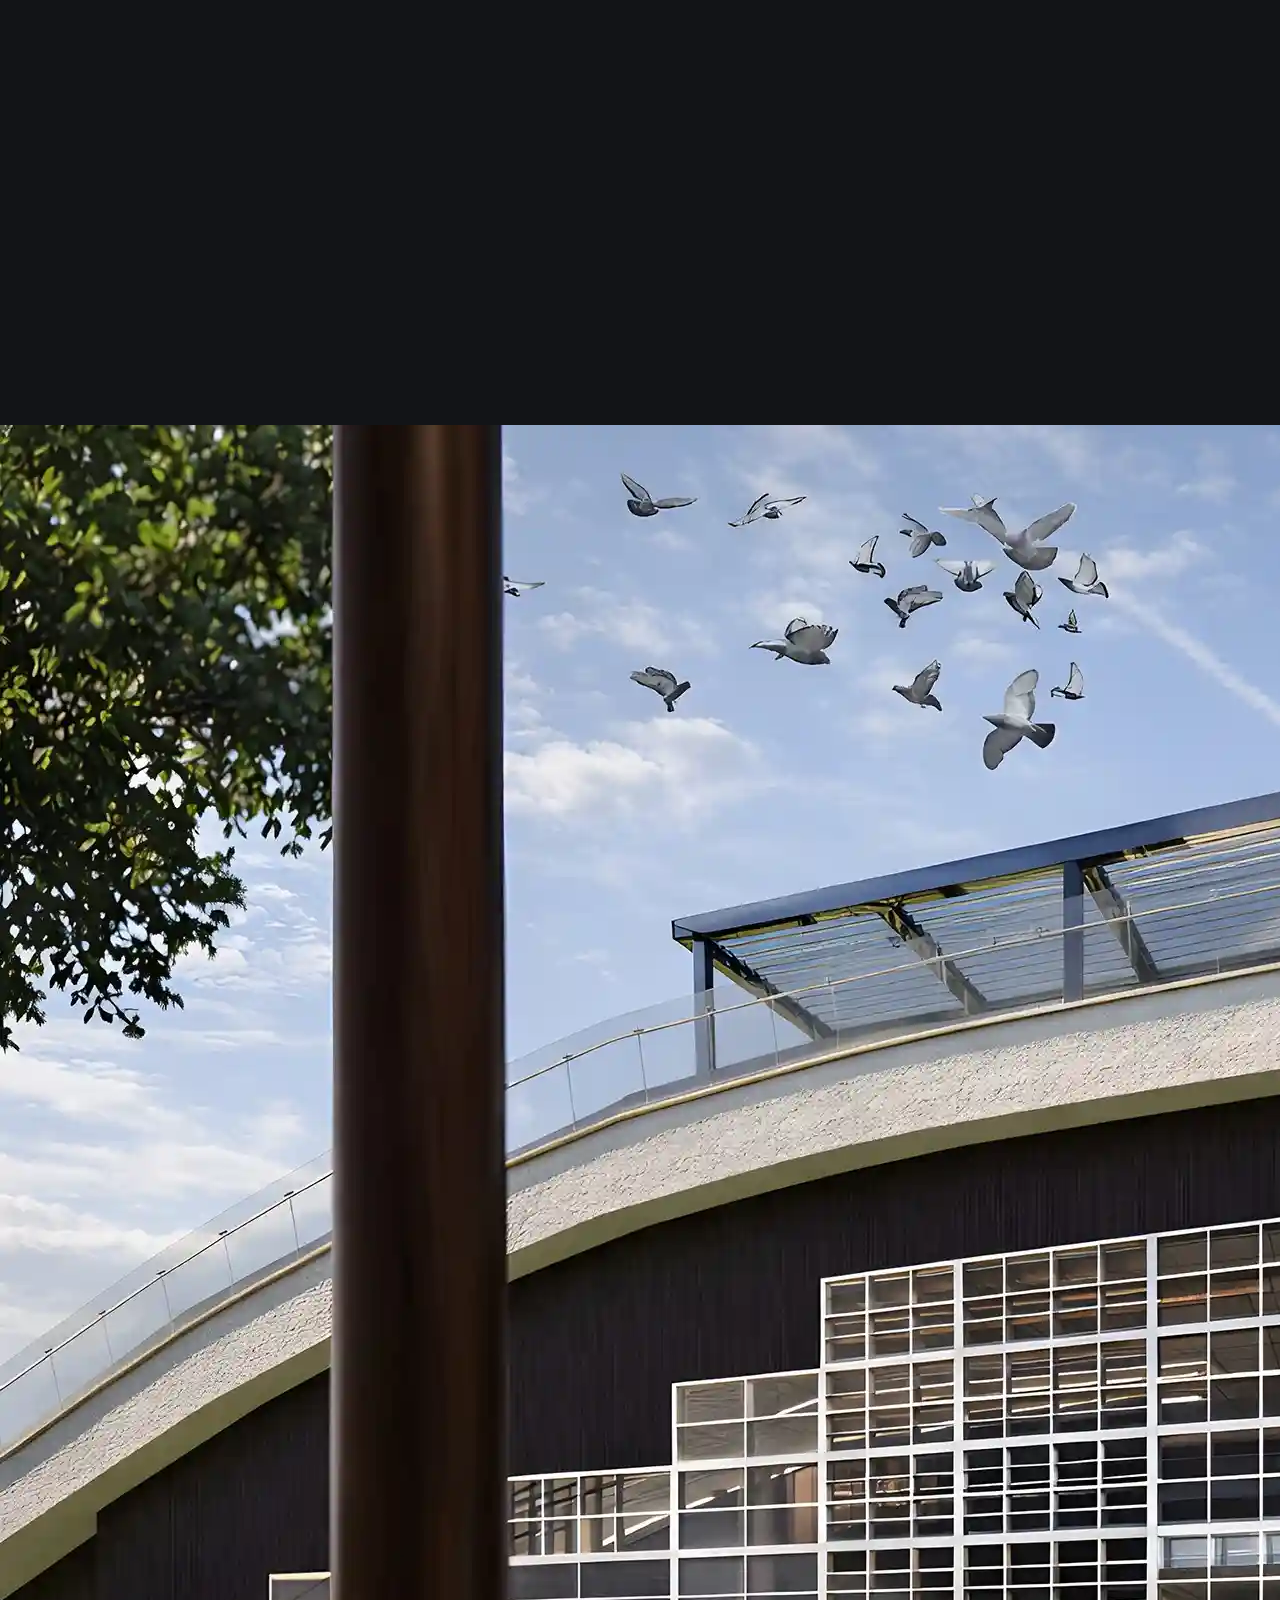
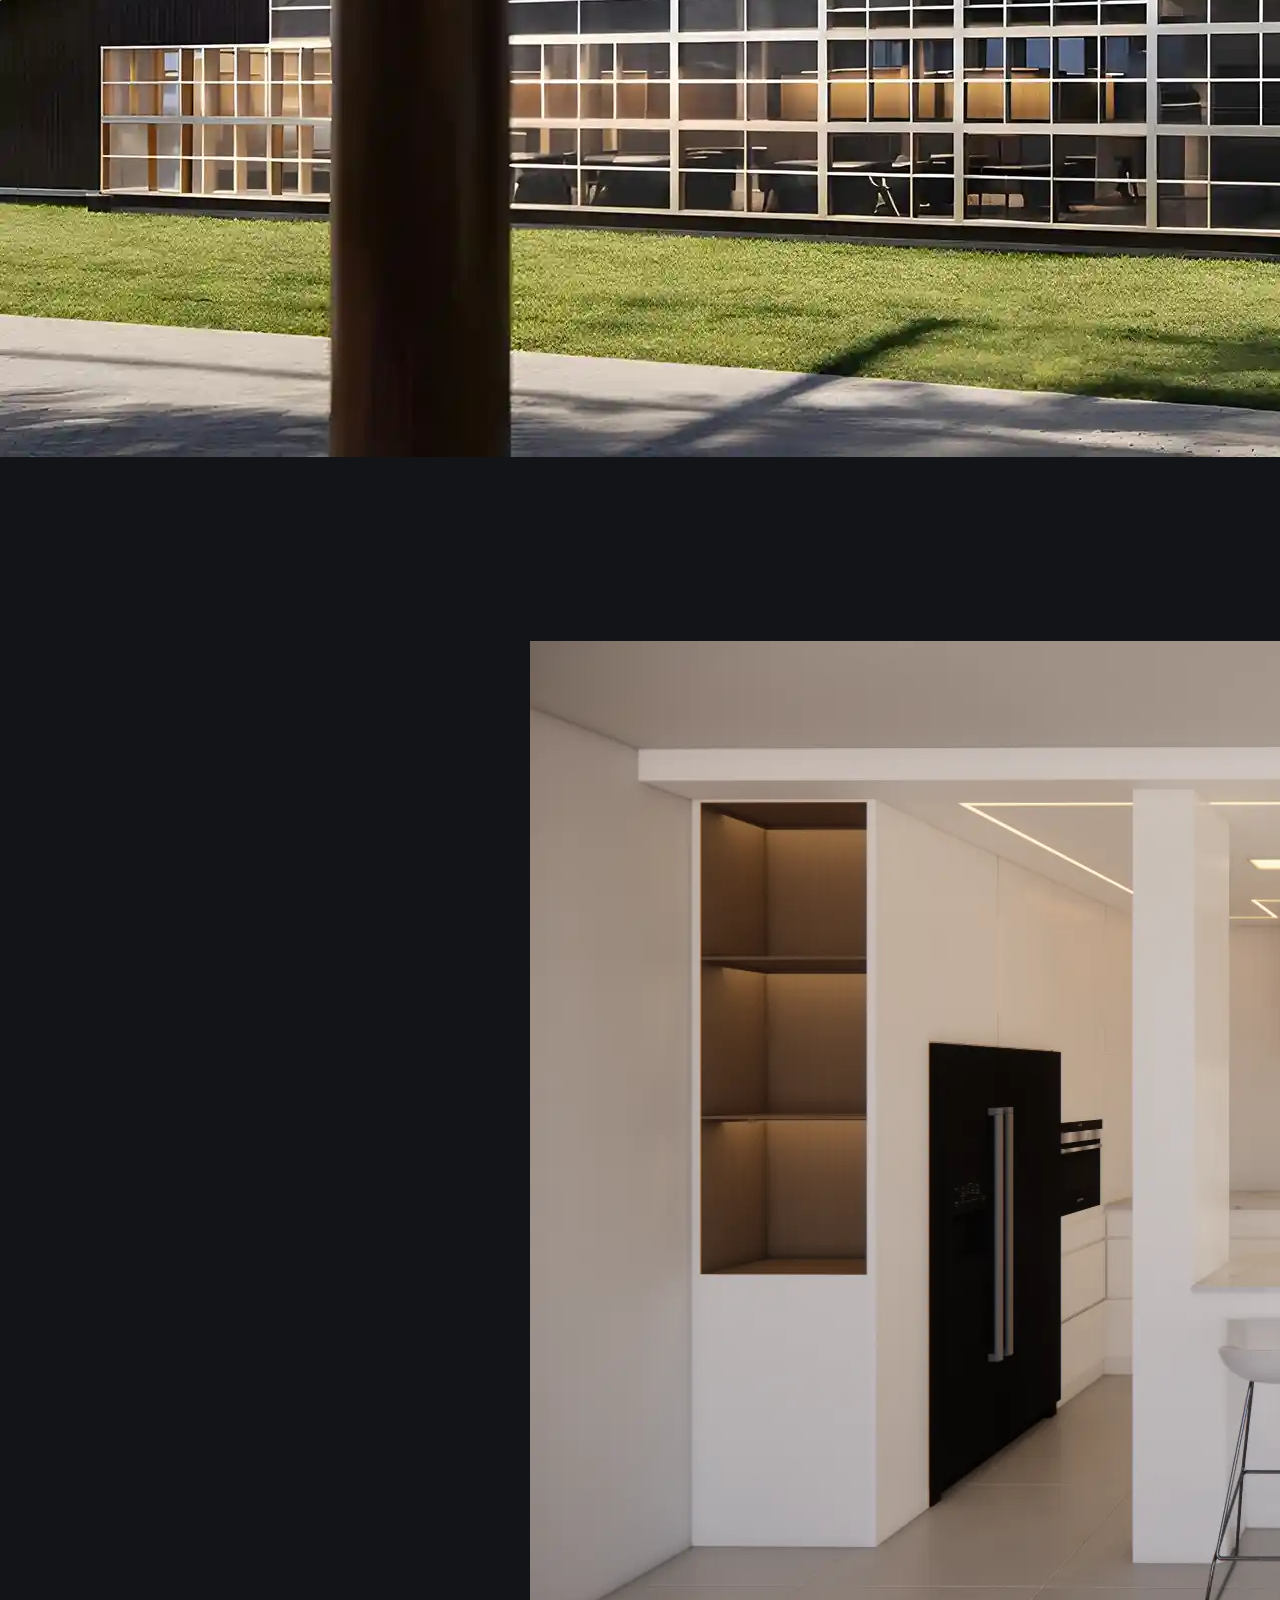
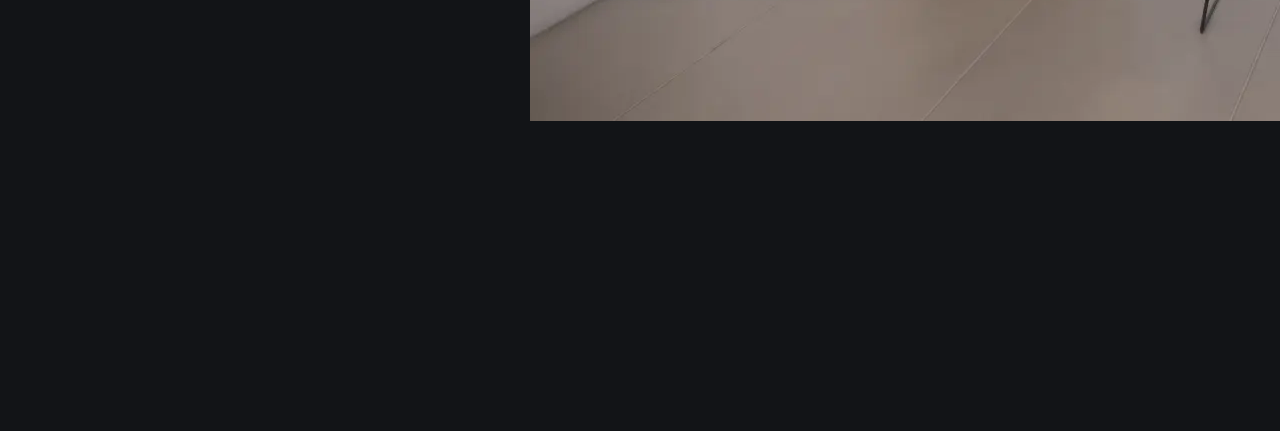
==== commit 7c7de01a: "Add files via upload" ====
--- a/index.html
+++ b/index.html
@@ -1,668 +1,263 @@
 <!DOCTYPE html>
 <html lang="he" dir="rtl">
 <head>
-    <meta charset="UTF-8">
-    <meta name="viewport" content="width=device-width, initial-scale=1.0">
-    
-    <title>Johnny Makhoul | ArchJm - Architect & AutoCAD Automation Expert</title>
-    <meta name="description" id="metaDescription" content="ג'וני מחול | ArchJm - הנדסאי אדריכלות ומפתח כלי אוטומציה וליספים ב-AutoCAD. جوني مخول - هندسة معمارية وتطوير أدوات أتمتة أوتوكاد JohnnyTools.">
-    <meta name="keywords" content="Johnny Makhoul, ArchJm, JohnnyTools, JTool, جوني مخول, ג'וני מחול, אדריכלות, אוטומציה באוטוקאד, תוספים לאוטוקאד, AutoCAD Automation, AutoLISP, Plugins, Architect">
-    <meta name="author" content="Johnny Makhoul">
-    <meta name="robots" content="index, follow, max-image-preview:large, max-snippet:-1, max-video-preview:-1">
-    <meta name="theme-color" content="#1a1a1a">
-
-    <!-- Canonical & Hreflang SEO -->
-    <link rel="canonical" href="https://arch-jm.github.io/">
-    <link rel="alternate" hreflang="he" href="https://arch-jm.github.io/?lang=he">
-    <link rel="alternate" hreflang="ar" href="https://arch-jm.github.io/?lang=ar">
-    <link rel="alternate" hreflang="en" href="https://arch-jm.github.io/?lang=en">
-    <link rel="alternate" hreflang="x-default" href="https://arch-jm.github.io/">
-
-    <!-- Open Graph / Facebook / WhatsApp -->
-    <meta property="og:title" id="ogTitle" content="Johnny Makhoul | ArchJm - Architect & AutoCAD Automation">
-    <meta property="og:description" id="ogDescription" content="Architectural design & custom AutoCAD automation tools (JohnnyTools) that save up to 70% of drafting time.">
-    <meta property="og:image" content="https://arch-jm.github.io/assets/Images/logo.png">
-    <meta property="og:image:alt" content="Johnny Makhoul - ArchJm Logo">
-    <meta property="og:url" content="https://arch-jm.github.io/">
-    <meta property="og:type" content="website">
-    <meta property="og:site_name" content="ArchJm">
-    <meta property="og:locale" content="he_IL">
-    <meta property="og:locale:alternate" content="ar_AR">
-    <meta property="og:locale:alternate" content="en_US">
-
-    <!-- Twitter / X Cards -->
-    <meta name="twitter:card" content="summary_large_image">
-    <meta name="twitter:title" content="Johnny Makhoul | ArchJm - Architect & AutoCAD Automation">
-    <meta name="twitter:description" content="Architectural planning, interior design, and JohnnyTools AutoCAD automation plugins.">
-    <meta name="twitter:image" content="https://arch-jm.github.io/assets/Images/logo.png">
-
-    <!-- Preconnect & Preload for Core Web Vitals (LCP) -->
-    <link rel="preconnect" href="https://fonts.googleapis.com">
-    <link rel="preconnect" href="https://fonts.gstatic.com" crossorigin>
-    <link rel="preconnect" href="https://cdnjs.cloudflare.com" crossorigin>
-    <link rel="preload" as="image" href="assets/Project/FinalProject/Library-img-2.webp" fetchpriority="high">
-    
-    <link href="https://fonts.googleapis.com/css2?family=Cairo:wght@400;600;700&display=swap" rel="stylesheet">
-    <link rel="stylesheet" href="https://cdnjs.cloudflare.com/ajax/libs/font-awesome/6.5.2/css/all.min.css">
-    <link rel="stylesheet" href="style.css">
-    
-    <!-- Favicons -->
-    <link rel="icon" type="image/png" sizes="48x48" href="assets/icon/favicon-48x48.png">
-    <link rel="icon" type="image/png" sizes="32x32" href="assets/icon/favicon-32x32.png">
-    <link rel="icon" type="image/png" sizes="16x16" href="assets/icon/favicon-16x16.png">
-    <link rel="apple-touch-icon" sizes="180x180" href="assets/icon/apple-touch-icon.png">
-    <link rel="icon" type="image/png" sizes="192x192" href="assets/icon/android-chrome-192x192.png">
-    <link rel="icon" type="image/png" sizes="512x512" href="assets/icon/android-chrome-512x512.png">
-    <link rel="manifest" href="assets/icon/site.webmanifest">
-    <link rel="shortcut icon" href="assets/icon/favicon.ico">
-
-    <!-- Rich Structured Data (Schema.org) -->
-    <script type="application/ld+json">
-    {
-      "@context": "https://schema.org",
-      "@graph": [
-        {
-          "@type": "WebSite",
-          "@id": "https://arch-jm.github.io/#website",
-          "name": "ArchJm",
-          "alternateName": ["Johnny Makhoul", "ג'וני מחול", "جوني مخول", "JM Architecture"],
-          "url": "https://arch-jm.github.io/",
-          "inLanguage": ["he", "ar", "en"]
-        },
-        {
-          "@type": ["Person", "ProfessionalService"],
-          "@id": "https://arch-jm.github.io/#person",
-          "name": "Johnny Makhoul",
-          "alternateName": ["ג'וני מחול", "جوني مخول"],
-          "jobTitle": "Architectural & Software Associate Engineer",
-          "url": "https://arch-jm.github.io/",
-          "image": "https://arch-jm.github.io/assets/Images/Profile.webp",
-          "email": "mailto:ArchJM.Auto@Gmail.com",
-          "priceRange": "$$",
-          "address": {
-            "@type": "PostalAddress",
-            "addressLocality": "Peqi'in",
-            "addressRegion": "North District",
-            "addressCountry": "IL"
-          },
-          "sameAs": [
-            "https://www.instagram.com/archjm.auto/",
-            "https://www.youtube.com/@J-CAD",
-            "https://github.com/Arch-Jm"
-          ],
-          "knowsAbout": [
-            "Architectural Planning",
-            "Interior Design",
-            "AutoCAD Automation",
-            "AutoLISP Development",
-            "Dynamic Blocks"
-          ]
-        },
-        {
-          "@type": "SoftwareApplication",
-          "@id": "https://arch-jm.github.io/#johnnytools",
-          "name": "JohnnyTools (JTool)",
-          "operatingSystem": "Windows",
-          "applicationCategory": "DesignApplication",
-          "description": "AutoCAD automation plugin and toolbar system that saves up to 70% of architectural drafting time.",
-          "author": {
-            "@id": "https://arch-jm.github.io/#person"
-          },
-          "offers": {
-            "@type": "AggregateOffer",
-            "lowPrice": "0",
-            "priceCurrency": "ILS",
-            "offerCount": "2"
-          }
-        }
-      ]
-    }
-    </script>
+  <meta charset="UTF-8" />
+  <meta name="viewport" content="width=device-width, initial-scale=1.0" />
+  <title>ג'וני מחול | אדריכלות ותכנון ביצוע</title>
+  
+  <script src="https://cdn.tailwindcss.com"></script>
+  <link rel="preconnect" href="https://fonts.googleapis.com">
+  <link rel="preconnect" href="https://fonts.gstatic.com" crossorigin>
+  <link href="https://fonts.googleapis.com/css2?family=Heebo:wght@300;400;600;800&family=Oswald:wght@500;700&display=swap" rel="stylesheet">
+  <link rel="stylesheet" href="https://cdnjs.cloudflare.com/ajax/libs/font-awesome/6.5.2/css/all.min.css">
+
+  <style>
+    body { 
+      font-family: 'Heebo', sans-serif;
+      background-color: #121417;
+      color: #e5e7eb;
+    }
+    .arch-title { font-family: 'Oswald', sans-serif; }
+  </style>
 </head>
-<body>
-    <!-- شريط التنقل -->
-    <header>
-        <nav class="navbar" aria-label="Main Navigation">
-            <div class="nav-container">
-                <a href="#home" class="logo" aria-label="ArchJm Home">
-                    <span class="logo-text" data-i18n="logoName">ג'וני מחול</span>
-                    <span class="logo-line"></span>
-                </a>
-                
-                <div class="nav-links" id="navLinks">
-                    <a href="#home" class="nav-link active" data-i18n="home">דף הבית</a>
-                    <a href="#about" class="nav-link" data-i18n="about">אודות</a>
-                    <a href="#portfolio" class="nav-link" data-i18n="portfolio">תיק עבודות</a>
-                    <a href="#video" class="nav-link" data-i18n="video">סרטונים</a>
-                    <a href="#services" class="nav-link" data-i18n="services">שירותים</a>
-                    <a href="#contact" class="nav-link" data-i18n="contact">צור קשר</a>   
-                    <a href="#premium" class="nav-link nav-download-btn" data-i18n="downloadTool">הורד כלי</a>
-                </div>
-                
-                <div class="language-switcher" role="group" aria-label="Language Switcher">
-                    <button type="button" class="lang-btn active" data-lang="he" aria-label="שנה שפה לעברית">עברית</button>
-                    <button type="button" class="lang-btn" data-lang="en" aria-label="Change language to English">English</button>
-                    <button type="button" class="lang-btn" data-lang="ar" aria-label="تغيير اللغة للعربية">العربية</button>
-                </div>
-                
-                <button type="button" class="menu-toggle" id="menuToggle" aria-label="Toggle Menu" aria-expanded="false" aria-controls="navLinks">
-                    <i class="fas fa-bars" aria-hidden="true"></i>
-                </button>
-            </div>
-        </nav>
-    </header>
-
-    <main>
-        <!-- القسم الرئيسي -->
-        <section id="home" class="hero-section">
-            <div class="hero-content">
-                <h1 class="hero-title" data-i18n="heroTitle">ג'וני מחול | אדריכל</h1>
-                <p class="hero-subtitle" data-i18n="heroSubtitle">הנדסאי אדריכלות ותוכנה, שואף תמיד להשיג את התוצאות הטובות ביותר במינימום זמן</p>
-                <div class="hero-actions">
-                    <a href="#contact" class="cta-button" data-i18n="getQuote">ליצירת קשר</a>
-                    <a href="#premium" class="cta-button cta-secondary" data-i18n="downloadTool">הורד כלי</a>
-                </div>
-            </div>
-            <div class="hero-overlay"></div>
-        </section>
-
-        <!-- قسم حول المهندس -->
-        <section id="about" class="section">
-            <div class="container">
-                <h2 class="section-title" data-i18n="aboutTitle">אודות</h2>
-                <div class="about-content">
-                    <div class="about-text">
-                        <p data-i18n="aboutText1">מומחה בשרטוט מדויק ובבניית בלוקים חכמים לייעול העבודה, בעל יכולת יצירתית לפתרון חללים אדריכליים.</p>
-                        <p data-i18n="aboutText2">רכשתי את ניסיוני באמצעות למידה עצמית במהלך לימודיי האקדמיים, ואני פועל לשיפור מתמיד בכל הזדמנות.</p>
-                    </div>
-                    <div class="about-image">
-                        <img src="assets/Images/Profile.webp" alt="Johnny Makhoul - ג'וני מחול - جوني مخول" width="550" height="550" loading="lazy" decoding="async">
-                    </div>
-                </div>
-            </div>
-        </section> 
-
-        <!-- قسم معرض الصور -->
-        <section id="portfolio" class="section bg-light">
-            <div class="container">
-                <h2 class="section-title" data-i18n="portfolioTitle">תיק עבודות</h2>
-                <h3 class="section-subtitle" data-i18n="portfolioSubtitle">פרויקט גמר</h3>
-                
-                <div class="gallery-container">
-                    <div class="gallery" id="gallery-library"></div>
-                    
-                    <h3 class="section-subtitle" data-i18n="portfolioSubtitle1">מטבח מודרני</h3>
-                    <div class="gallery" id="gallery-Kitchin"></div>
-                </div>
-            </div>
-        </section>
-        
-        <!-- قسم الفيديو -->
-        <section id="video" class="section">
-            <div class="container">
-                <h2 class="section-title" data-i18n="videoTitle">מדריך לסרגל הכלים של JTool</h2>
-                
-                <div class="video-gallery">
-                    <!-- فيديو 1 -->
-                    <div class="video-item">
-                        <div class="video-wrapper">
-                            <iframe
-                                src="https://www.youtube.com/embed/LvKLqYV3XtQ?rel=0&modestbranding=1"
-                                title="הוספת מידות באוטוקאד - Add Dimensions Fast"
-                                loading="lazy"
-                                allow="accelerometer; clipboard-write; encrypted-media; gyroscope; picture-in-picture"
-                                allowfullscreen>
-                            </iframe>
-                            <div class="video-overlay">
-                                <h3 class="video-title" data-i18n="video1Title">הוספת מידות באוטוקאד</h3>
-                            </div> 
-                        </div>
-                    </div>
-                    
-                    <!-- فيديو 2 -->
-                    <div class="video-item">
-                        <div class="video-wrapper">
-                            <iframe 
-                                src="https://www.youtube.com/embed/O8Wgv_L6OVw?rel=0&modestbranding=1" 
-                                title="מפלסים דינאמי - Dynamic Levels" 
-                                loading="lazy"
-                                allow="accelerometer; clipboard-write; encrypted-media; gyroscope; picture-in-picture" 
-                                allowfullscreen>
-                            </iframe>
-                            <div class="video-overlay">
-                                <h3 class="video-title" data-i18n="video2Title">מפלסים דינאמי</h3>
-                            </div>
-                        </div>
-                    </div> 
-
-                    <!-- فيديو 3 -->
-                    <div class="video-item">
-                        <div class="video-wrapper">
-                            <iframe 
-                                src="https://www.youtube.com/embed/dUwaJYFJULk?rel=0&modestbranding=1" 
-                                title="הוספת בלוקים דינאמי - Insert Dynamic Blocks" 
-                                loading="lazy"
-                                allow="accelerometer; clipboard-write; encrypted-media; gyroscope; picture-in-picture" 
-                                allowfullscreen>
-                            </iframe>
-                            <div class="video-overlay">
-                                <h3 class="video-title" data-i18n="video3Title">הוספת בלוקים דינאמי</h3>
-                            </div>
-                        </div>
-                    </div> 
-
-                    <!-- فيديو 4 -->
-                    <div class="video-item">
-                        <div class="video-wrapper">
-                            <iframe 
-                                src="https://www.youtube.com/embed/6FbOdbXm2cE?rel=0&modestbranding=1" 
-                                title="שרטוט קירות מתקדם - Draw Wall" 
-                                loading="lazy"
-                                allow="accelerometer; clipboard-write; encrypted-media; gyroscope; picture-in-picture" 
-                                allowfullscreen>
-                            </iframe>
-                            <div class="video-overlay">
-                                <h3 class="video-title" data-i18n="video4Title">שרטוט קירות מתקדם</h3>
-                            </div>
-                        </div>
-                    </div> 
-
-                    <!-- فيديو 5 -->
-                    <div class="video-item">
-                        <div class="video-wrapper">
-                            <iframe 
-                                src="https://www.youtube.com/embed/g_EvJHXV87o?rel=0&modestbranding=1" 
-                                title="שרטוט מעקות מתקדם - Draw Rail" 
-                                loading="lazy"
-                                allow="accelerometer; clipboard-write; encrypted-media; gyroscope; picture-in-picture" 
-                                allowfullscreen>
-                            </iframe>
-                            <div class="video-overlay">
-                                <h3 class="video-title" data-i18n="video5Title">שרטוט מעקות מתקדם</h3>
-                            </div>
-                        </div>
-                    </div> 
-
-                    <!-- فيديو 6 -->
-                    <div class="video-item">
-                        <div class="video-wrapper">
-                            <iframe 
-                                src="https://www.youtube.com/embed/qnIv6H00uNc?rel=0&modestbranding=1" 
-                                title="שליטה וניהול האצ'ים באוטוקאד - AutoCAD Hatch Tools" 
-                                loading="lazy"
-                                allow="accelerometer; clipboard-write; encrypted-media; gyroscope; picture-in-picture" 
-                                allowfullscreen>
-                            </iframe>
-                            <div class="video-overlay">
-                                <h3 class="video-title" data-i18n="video6Title">שליטה וניהול האצ'ים באוטוקאד</h3>
-                            </div>
-                        </div>
-                    </div>
-
-                    <!-- فيديو 7 -->
-                    <div class="video-item">
-                        <div class="video-wrapper">
-                            <iframe 
-                                src="https://www.youtube.com/embed/hgEBhoC7utE?rel=0&modestbranding=1" 
-                                title="מספור אוטומטי באוטוקאד - AutoCAD Automatic Numbering" 
-                                loading="lazy"
-                                allow="accelerometer; clipboard-write; encrypted-media; gyroscope; picture-in-picture" 
-                                allowfullscreen>
-                            </iframe>
-                            <div class="video-overlay">
-                                <h3 class="video-title" data-i18n="video7Title">מספור אוטומטי באוטוקאד</h3>
-                            </div>
-                        </div>
-                    </div>
-
-                    <!-- فيديو 8 -->
-                    <div class="video-item">
-                        <div class="video-wrapper">
-                            <iframe 
-                                src="https://www.youtube.com/embed/h3z1UrHtDTI?rel=0&modestbranding=1" 
-                                title="כלי מפלסים ושיפועים באוטוקאד - AutoCAD Levels & Slopes" 
-                                loading="lazy"
-                                allow="accelerometer; clipboard-write; encrypted-media; gyroscope; picture-in-picture" 
-                                allowfullscreen>
-                            </iframe>
-                            <div class="video-overlay">
-                                <h3 class="video-title" data-i18n="video8Title">כלי מפלסים ושיפועים באוטוקאד</h3>
-                            </div>
-                        </div>
-                    </div>
-
-                    <!-- فيديو 9 -->
-                    <div class="video-item">
-                        <div class="video-wrapper">
-                            <iframe 
-                                src="https://www.youtube.com/embed/UXjtDrW8u14?rel=0&modestbranding=1" 
-                                title="חישוב שטחים באוטוקאד - AutoCAD Area Calculation" 
-                                loading="lazy"
-                                allow="accelerometer; clipboard-write; encrypted-media; gyroscope; picture-in-picture" 
-                                allowfullscreen>
-                            </iframe>
-                            <div class="video-overlay">
-                                <h3 class="video-title" data-i18n="video9Title">חישוב שטחים באוטוקאד</h3>
-                            </div>
-                        </div>
-                    </div>
-
-                    <!-- فيديو 10 -->
-                    <div class="video-item">
-                        <div class="video-wrapper">
-                            <iframe 
-                                src="https://www.youtube.com/embed/sQgVk99IW0Y?rel=0&modestbranding=1" 
-                                title="ספירת בלוקים באוטוקאד - AutoCAD Blocks Quantity Report" 
-                                loading="lazy"
-                                allow="accelerometer; clipboard-write; encrypted-media; gyroscope; picture-in-picture" 
-                                allowfullscreen>
-                            </iframe>
-                            <div class="video-overlay">
-                                <h3 class="video-title" data-i18n="video10Title">ספירת בלוקים באוטוקאד</h3>
-                            </div>
-                        </div>
-                    </div>
-
-                    <!-- فيديو 11 -->
-                    <div class="video-item">
-                        <div class="video-wrapper">
-                            <iframe 
-                                src="https://www.youtube.com/embed/v-7t8rk1oV0?rel=0&modestbranding=1" 
-                                title="קווי עזר באוטוקאד - AutoCAD Construction Lines" 
-                                loading="lazy"
-                                allow="accelerometer; clipboard-write; encrypted-media; gyroscope; picture-in-picture" 
-                                allowfullscreen>
-                            </iframe>
-                            <div class="video-overlay">
-                                <h3 class="video-title" data-i18n="video11Title">קווי עזר באוטוקאד</h3>
-                            </div>
-                        </div>
-                    </div>
-
-                    <!-- فيديو 12 -->
-                    <div class="video-item">
-                        <div class="video-wrapper">
-                            <iframe 
-                                src="https://www.youtube.com/embed/vWy8qoaJYpU?rel=0&modestbranding=1" 
-                                title="מעקב שעות עבודה באוטוקאד - AutoCAD Work Hours Tracker" 
-                                loading="lazy"
-                                allow="accelerometer; clipboard-write; encrypted-media; gyroscope; picture-in-picture" 
-                                allowfullscreen>
-                            </iframe>
-                            <div class="video-overlay">
-                                <h3 class="video-title" data-i18n="video12Title">מעקב שעות עבודה באוטוקאד</h3>
-                            </div>
-                        </div>
-                    </div>
-                </div>
-            </div>
-        </section>
-
-        <!-- قسم تحميل الأدوات (PRO & FREE) -->
-        <section id="premium" class="section bg-light">
-            <div class="container text-center">
-                <h2 class="section-title" data-i18n="premiumTitle">חבילת הכלים המקצועית - JohnnyTools</h2>
-                <p class="section-subtitle" data-i18n="premiumDesc">
-                    שדרג את העבודה שלך עם מערכת אוטומציה מלאה ◾ הכוללת רישוי שנתי ותמיכה טכנית
-                </p>
-                
-                <div class="plans-container">
-                    <!-- بطاقة نسخة البرو -->
-                    <div class="plan-card pro-card">
-                        <img src="assets/Images/JTool.webp" alt="JohnnyTools Pro - AutoCAD Automation" class="plan-img" width="240" height="240" loading="lazy" decoding="async">
-                        <a href="https://github.com/Arch-Jm/Arch-Jm.github.io/releases/latest/download/JTool.exe"
-                           class="download-action-btn btn-pro" 
-                           download>
-                           <i class="fas fa-crown" aria-hidden="true"></i> 
-                           <span data-i18n="downloadPro">רכישת רישיון / PRO</span>
-                        </a>
-                    </div>
-
-                    <!-- بطاقة النسخة المجانية -->
-                    <div class="plan-card free-card">
-                        <img src="assets/Images/JTool-free.png" alt="JohnnyTools Free Kit" class="plan-img" width="240" height="240" loading="lazy" decoding="async">
-                        <a href="https://github.com/Arch-Jm/Arch-Jm.github.io/releases/latest/download/JTool_Free.exe"
-                           class="download-action-btn btn-free" 
-                           download>
-                           <i class="fas fa-download" aria-hidden="true"></i> 
-                           <span data-i18n="downloadFree">הורדה בחינם (Free Kit)</span>
-                        </a>
-                    </div>
-                </div>
-				<!-- جدول مقارنة المميزات (PRO vs FREE) -->
-<div class="comparison-wrapper">
-    <h3 class="comparison-title" data-i18n="compTitle">השוואת גרסאות מלאה - PRO מול Free</h3>
-    <div class="table-responsive">
-        <table class="comparison-table">
-            <thead>
-                <tr>
-                    <th data-i18n="compFeature">כלי / קטגוריה באוטוקאד</th>
-                    <th class="free-col" data-i18n="compFree">גרסת Free</th>
-                    <th class="pro-col"><i class="fas fa-crown" aria-hidden="true"></i> <span data-i18n="compPro">גרסת PRO</span></th>
-                </tr>
-            </thead>
-            <tbody>
-                <tr>
-                    <td>
-                        <strong data-i18n="catGeneral">כלים כלליים ותבניות</strong>
-                        <span class="cmd-hint">RE, FL, JFixFont, TMP, SSK, JVID</span>
-                    </td>
-                    <td><span class="badge-partial" data-i18n="compBasicGeneral">בסיסי (RE, FL, FontFix)</span></td>
-                    <td><span class="badge-pro" data-i18n="compProGeneral">מלא + Smart Sketch ותבניות</span></td>
-                </tr>
-                <tr>
-                    <td>
-                        <strong data-i18n="catArch">שרטוט אדריכלי (Architectural)</strong>
-                        <span class="cmd-hint">DW, Stair (SS), Railing (Rail)</span>
-                    </td>
-                    <td><span class="badge-partial" data-i18n="compWallOnly">שרטוט קירות בלבד (DW)</span></td>
-                    <td><span class="badge-pro" data-i18n="compFullArch">קירות + מדרגות + מעקות</span></td>
-                </tr>
-                <tr>
-                    <td>
-                        <strong data-i18n="catBlocks">ניהול בלוקים (Block Tools)</strong>
-                        <span class="cmd-hint">JohnnyInsert, DUPBLK</span>
-                    </td>
-                    <td><span class="badge-partial" data-i18n="compInsertOnly">הוספת בלוקים בלבד</span></td>
-                    <td><span class="badge-pro" data-i18n="compFullBlocks">הוספה + שכפול חכם (DUPBLK)</span></td>
-                </tr>
-                <tr>
-                    <td>
-                        <strong data-i18n="catLevels">כלי מפלסים (Level Tools)</strong>
-                        <span class="cmd-hint">LV, ABS, REST</span>
-                    </td>
-                    <td><i class="fas fa-check-circle icon-yes" aria-label="Included"></i></td>
-                    <td><i class="fas fa-check-circle icon-pro" aria-label="Included"></i></td>
-                </tr>
-                <tr>
-                    <td>
-                        <strong data-i18n="catWorkLog">מעקב שעות עבודה (Work Log)</strong>
-                        <span class="cmd-hint">Check In, Check Out, Show Log</span>
-                    </td>
-                    <td><i class="fas fa-check-circle icon-yes" aria-label="Included"></i></td>
-                    <td><i class="fas fa-check-circle icon-pro" aria-label="Included"></i></td>
-                </tr>
-                <tr>
-                    <td>
-                        <strong data-i18n="catDim">כלי מידות מהירים (DIM Tools)</strong>
-                        <span class="cmd-hint">Quick Dim (SD), SUB Dim (SubD)</span>
-                    </td>
-                    <td><i class="fas fa-times-circle icon-no" aria-label="Not Included"></i></td>
-                    <td><i class="fas fa-check-circle icon-pro" aria-label="Included"></i></td>
-                </tr>
-                <tr>
-                    <td>
-                        <strong data-i18n="catHatch">שליטה וניהול האצ'ים והצללות (Hatch Tools)</strong>
-                        <span class="cmd-hint">HF, HR, HB, HB-All, PL60, CL, CH</span>
-                    </td>
-                    <td><i class="fas fa-times-circle icon-no" aria-label="Not Included"></i></td>
-                    <td><i class="fas fa-check-circle icon-pro" aria-label="Included"></i></td>
-                </tr>
-                <tr>
-                    <td>
-                        <strong data-i18n="catNum">מספור אוטומטי וסידור בלוקים (Number Tools)</strong>
-                        <span class="cmd-hint">JNUM, Dcir, JNMDRW, JJ, JNumBlk</span>
-                    </td>
-                    <td><i class="fas fa-times-circle icon-no" aria-label="Not Included"></i></td>
-                    <td><i class="fas fa-check-circle icon-pro" aria-label="Included"></i></td>
-                </tr>
-                <tr>
-                    <td>
-                        <strong data-i18n="catLandscape">פיתוח שטח ושיפועים (Landscaping)</strong>
-                        <span class="cmd-hint">INC_ATT, SLOPE_AUTO, CALC_REL/ABS</span>
-                    </td>
-                    <td><i class="fas fa-times-circle icon-no" aria-label="Not Included"></i></td>
-                    <td><i class="fas fa-check-circle icon-pro" aria-label="Included"></i></td>
-                </tr>
-                <tr>
-                    <td>
-                        <strong data-i18n="catPermit">רישוי, חישוב שטחים וכמויות (Permitting)</strong>
-                        <span class="cmd-hint">CA, CLN, AT, AT2, AutoArea, CountBlocks</span>
-                    </td>
-                    <td><i class="fas fa-times-circle icon-no" aria-label="Not Included"></i></td>
-                    <td><i class="fas fa-check-circle icon-pro" aria-label="Included"></i></td>
-                </tr>
-                <tr>
-                    <td>
-                        <strong data-i18n="catXLines">קווי עזר לחתכים וחזיתות (XLines & Guidelines)</strong>
-                        <span class="cmd-hint">XL-Ref, XL-Vert, XL-AutoBuilding, GLC, GLE</span>
-                    </td>
-                    <td><i class="fas fa-times-circle icon-no" aria-label="Not Included"></i></td>
-                    <td><i class="fas fa-check-circle icon-pro" aria-label="Included"></i></td>
-                </tr>
-            </tbody>
-        </table>
-    </div>
-</div>
-            </div>
-        </section>
-
-        <!-- قسم الخدمات -->
-        <section id="services" class="section">
-            <div class="container">
-                <h2 class="section-title" data-i18n="servicesTitle">השירותים שלנו</h2>
-                <div class="services-grid">
-                    <div class="service-card">
-                        <div class="service-icon">
-                            <i class="fas fa-home" aria-hidden="true"></i>
-                        </div>
-                        <h3 class="service-title" data-i18n="service1">תכנון אדריכלי</h3>
-                        <p class="service-text" data-i18n="service1Text">תכנון מלא של מבנים בהתאם לדרישות הלקוח ותקני הבנייה העדכניים.</p>
-                    </div>
-
-                    <div class="service-card">
-                        <div class="service-icon">
-                            <i class="fas fa-paint-roller" aria-hidden="true"></i>
-                        </div>
-                        <h3 class="service-title" data-i18n="service3">עיצוב פנים</h3>
-                        <p class="service-text" data-i18n="service3Text">יצירת חללים פנימיים פונקציונליים ואסתטיים המותאמים אישית.</p>
-                    </div>
-
-                    <div class="service-card">
-                        <div class="service-icon">
-                            <i class="fas fa-robot" aria-hidden="true"></i>
-                        </div>
-                        <h3 class="service-title" data-i18n="automationService">פיתוח כלי אוטומציה לאוטוקאד</h3>
-                        <p class="service-text" data-i18n="automationDesc">פיתוח תוספים (Plugins) וכלים מותאמים אישית החוסכים עד 70% מזמן השרטוט והעבודה.</p>
-                    </div>
-                </div>
-            </div>
-        </section>
-
-        <!-- نموذج الاتصال -->
-        <section id="contact" class="section bg-light">
-            <div class="container">
-                <h2 class="section-title" data-i18n="contactTitle">צור קשר</h2>
-                <div class="contact-content">
-                    <div class="contact-info">
-                        <h3 data-i18n="contactInfo">פרטי התקשרות</h3>
-                        <div class="contact-item">
-                            <i class="fas fa-map-marker-alt" aria-hidden="true"></i>
-                            <span data-i18n="address">רחוב: פקעין (בוקייעה) , צפון ישראל</span>
-                        </div>
-                        <div class="contact-item">
-                            <i class="fas fa-envelope" aria-hidden="true"></i>
-                            <a href="mailto:ArchJM.Auto@Gmail.com" class="contact-link">ArchJM.Auto@Gmail.com</a>
-                        </div>
-                        <div class="social-links">
-                            <a href="https://www.instagram.com/archjm.auto/" 
-                               class="social-icon instagram-btn" 
-                               target="_blank" 
-                               rel="noopener noreferrer"
-                               aria-label="Instagram">
-                                <i class="fab fa-instagram" aria-hidden="true"></i>
-                                <span class="social-text">Instagram</span>
-                            </a>
-                            
-                            <a href="https://www.youtube.com/@J-CAD" 
-                               class="social-icon youtube-btn" 
-                               target="_blank" 
-                               rel="noopener noreferrer"
-                               aria-label="YouTube">
-                                <i class="fab fa-youtube" aria-hidden="true"></i>
-                                <span class="social-text">YouTube</span>
-                            </a>
-                        </div>
-                    </div>
-                    <div class="contact-form">
-                        <form action="https://formspree.io/f/mzznadnd" method="POST" id="contactForm" novalidate>
-                            <input type="hidden" name="_subject" value="New Contact Form Submission - ArchJm">
-                            <input type="text" name="_gotcha" style="display:none" tabindex="-1" autocomplete="off">
-                       
-                            <div class="form-group">
-                                <input type="text" name="name" placeholder="שם מלא" required aria-label="Full Name" data-i18n-placeholder="fullName">
-                            </div>
-                            <div class="form-group">
-                                <input type="email" name="email" placeholder="אימייל" required aria-label="Email" data-i18n-placeholder="email">
-                            </div>
-                            <div class="form-group">
-                                <input type="tel" name="phone" placeholder="טלפון" aria-label="Phone" data-i18n-placeholder="phone">
-                            </div>
-                            <div class="form-group">
-                                <select name="service" required aria-label="Select Service Type">
-                                    <option value="" disabled selected data-i18n="selectService">בחר סוג שירות</option>
-                                    <option value="architectural" data-i18n="serviceOption1">תכנון אדריכלי</option>
-                                    <option value="interior" data-i18n="serviceOption3">עיצוב פנים</option>
-                                    <option value="automation" data-i18n="serviceOption4">פיתוח תוספים</option>
-                                </select>
-                            </div>
-                            <div class="form-group">
-                                <textarea name="message" rows="5" placeholder="הודעה" required aria-label="Message" data-i18n-placeholder="message"></textarea>
-                            </div>
-                            <div id="formFeedback" class="form-feedback" role="status" aria-live="polite"></div>
-                            <button type="submit" class="submit-btn" data-i18n="sendMessage">שלח הודעה</button>
-                        </form>
-                    </div>
-                </div>
-            </div>
-        </section>
-    </main>
-
-    <!-- تذييل الصفحة -->
-    <footer class="footer">
-        <div class="container">
-            <div class="footer-content">
-                <div class="footer-logo">
-                    <span class="logo-text" data-i18n="footerLogo">עיצוב אדריכלי ואוטומציה</span>
-                    <span class="logo-line"></span>
-                </div>
-                <p class="footer-text" data-i18n="footerText">אשמח לשיתוף פעולה פורה ומקצועי איתכם</p>
-                <p class="copyright">&copy; <span id="currentYear"></span> <span data-i18n="copyrightText">כל הזכויות שמורות - Johnny Makhoul</span></p>
-            </div>
-        </div>
-    </footer>
-
-    <!-- نافذة معرض الصور الموسع -->
-    <div id="lightbox" class="lightbox" role="dialog" aria-modal="true" aria-label="Image Gallery Lightbox">
-        <div class="lightbox-content">
-            <button type="button" id="closeLightbox" class="lightbox-close" aria-label="Close Lightbox">&times;</button>
-            <button type="button" id="prevBtn" class="lightbox-nav" aria-label="Previous Image"><i class="fas fa-chevron-right" aria-hidden="true"></i></button>
-            <button type="button" id="nextBtn" class="lightbox-nav" aria-label="Next Image"><i class="fas fa-chevron-left" aria-hidden="true"></i></button>
-            <img id="lightboxImage" src="" alt="Gallery Image">
-            <div id="imageInfo" class="image-info"></div>
-        </div>
-    </div>
-
-    <script src="script.js" defer></script>
+<body class="selection:bg-white selection:text-black min-h-screen flex flex-col justify-between">
+
+  <!-- Header -->
+  <header class="border-b border-[#262b32] bg-[#121417]/95 sticky top-0 z-40 px-6 sm:px-12 py-4 backdrop-blur">
+    <div class="max-w-7xl mx-auto flex justify-between items-center">
+      <div class="flex items-center gap-3">
+        <div class="w-9 h-9 bg-neutral-200 text-neutral-950 font-bold flex items-center justify-center text-sm arch-title tracking-wider">
+          JM
+        </div>
+        <div>
+          <span class="text-sm font-bold tracking-wider text-white uppercase block leading-none">ג'וני מחול</span>
+          <span class="text-[10px] text-neutral-400 tracking-widest uppercase block mt-1">אדריכלות ◾ תוכניות ביצוע ◾ JTOOL</span>
+        </div>
+      </div>
+
+      <nav class="flex items-center gap-6 text-xs text-neutral-300">
+        <a href="#albums" class="hover:text-white transition">פרויקטים</a>
+        <a href="jtool.html" class="bg-[#1e2329] border border-[#323942] text-neutral-200 hover:border-neutral-400 px-3 py-1.5 transition flex items-center gap-1.5">
+          <i class="fas fa-layer-group text-[10px]"></i>
+          <span>JohnnyTools</span>
+          <span class="text-[10px] text-neutral-400">↗</span>
+        </a>
+       <a href="https://mail.google.com/mail/?view=cm&fs=1&to=ArchJM.Auto@Gmail.com&su=פנייה+בנושא+תכנון+אדריכלי" 
+	   target="_blank" 
+	   rel="noopener noreferrer" 
+	   class="bg-white text-black font-semibold px-4 py-1.5 hover:bg-neutral-200 transition">
+	  צור קשר
+		</a>
+		
+      </nav>
+    </div>
+  </header>
+
+  <main class="max-w-7xl mx-auto px-6 sm:px-12 w-full">
+
+    <!-- Hero Section -->
+    <section class="py-14 sm:py-16 border-b border-[#262b32]">
+      <div class="grid grid-cols-1 lg:grid-cols-12 gap-8 items-end">
+        <div class="lg:col-span-8 space-y-4 text-right">
+          <div class="inline-block bg-[#1c2026] text-neutral-300 border border-[#2e353f] text-[11px] px-3 py-1 uppercase tracking-widest font-medium">
+            תיק עבודות אדריכלי
+          </div>
+          <h1 class="text-3xl sm:text-5xl font-extrabold text-white leading-tight uppercase tracking-tight">
+            תכנון מבנים, שרטוט מדויק <br/>
+            <span class="text-neutral-400 font-light">ופיתוח פתרונות מתקדמים ל-AUTOCAD</span>
+          </h1>
+          <p class="text-neutral-300 text-xs sm:text-sm max-w-2xl font-light leading-relaxed">
+            הנדסאי אדריכלות המשלב ראייה קונספטואלית מלאה עם ירידה קפדנית לפרטי ביצוע, חתכים מורכבים ותוכניות עבודה — לצד פיתוח כלי אוטומציה הנדסיים.
+          </p>
+        </div>
+
+        <!-- صندوق البيانات الجانبي -->
+        <div class="lg:col-span-4 bg-[#181b20] border border-[#2a3038] p-5 space-y-2 text-xs text-neutral-300">
+          <div class="flex justify-between border-b border-[#262b32] pb-2">
+            <span class="text-neutral-400">התמחות:</span>
+            <span class="text-white font-medium">תוכניות עבודה ועיצוב חלל</span>
+          </div>
+          <div class="flex justify-between border-b border-[#262b32] pb-2">
+            <span class="text-neutral-400">סביבת עבודה:</span>
+            <span class="text-white font-medium">AutoCAD ◾ AutoLISP ◾ 3D</span>
+          </div>
+          <div class="flex justify-between pt-1">
+            <span class="text-neutral-400">מיקום:</span>
+            <span class="text-neutral-200">פקיעין (בוקייעה)</span>
+          </div>
+        </div>
+      </div>
+    </section>
+
+    <!-- תיקי פרויקטים (Dossiers) -->
+    <section id="albums" class="py-14">
+      <div class="mb-8 text-right">
+        <span class="text-neutral-400 text-xs tracking-widest uppercase font-semibold block">PROJECT DOSSIERS</span>
+        <h2 class="text-2xl font-bold text-white uppercase mt-1">תיקי פרויקטים נבחרים</h2>
+      </div>
+
+      <div id="albums-grid" class="grid grid-cols-1 md:grid-cols-2 gap-8"></div>
+    </section>
+
+  </main>
+
+  <!-- Footer -->
+  <footer class="border-t border-[#262b32] bg-[#0e1012] py-8 px-6 sm:px-12 text-xs text-neutral-400">
+    <div class="max-w-7xl mx-auto flex flex-col sm:flex-row justify-between items-center gap-4">
+      <div class="flex items-center gap-5">
+        <a href="https://www.instagram.com/archjm.auto/" target="_blank" class="hover:text-white transition">INSTAGRAM</a>
+        <a href="https://www.youtube.com/@J-CAD" target="_blank" class="hover:text-white transition">YOUTUBE</a>
+        <a href="https://github.com/Arch-Jm" target="_blank" class="hover:text-white transition">GITHUB</a>
+        <span class="text-neutral-700">|</span>
+        <a href="mailto:ArchJM.Auto@Gmail.com" class="text-neutral-200 hover:text-white transition font-medium">ArchJM.Auto@Gmail.com</a>
+      </div>
+      <div>&copy; 2026 JOHNNY MAKHOUL ◾ ALL RIGHTS RESERVED</div>
+    </div>
+  </footer>
+
+  <!-- Lightbox -->
+  <div id="lightbox" class="fixed inset-0 bg-black/95 z-50 hidden flex flex-col justify-between p-6 select-none backdrop-blur-md">
+    <div class="flex justify-between items-center w-full z-10">
+      <div>
+        <h4 id="lightbox-album-name" class="text-sm font-bold text-white uppercase tracking-wider"></h4>
+        <p id="lightbox-item-title" class="text-xs text-neutral-400 mt-0.5"></p>
+      </div>
+      <button id="close-lightbox" class="text-white text-xs bg-neutral-800 border border-neutral-700 px-3.5 py-1.5 hover:bg-neutral-700 transition">
+        סגור [ESC]
+      </button>
+    </div>
+
+    <div class="relative flex items-center justify-center flex-1 my-4 overflow-hidden">
+      <button id="prev-img" class="absolute right-2 text-white text-3xl p-3 bg-black/40 hover:bg-black/80 rounded transition z-10">&#10095;</button>
+      <button id="next-img" class="absolute left-2 text-white text-3xl p-3 bg-black/40 hover:bg-black/80 rounded transition z-10">&#10094;</button>
+
+      <img id="lightbox-img" src="" alt="" class="max-h-[72vh] max-w-[88vw] object-contain border border-neutral-800 shadow-2xl" />
+    </div>
+
+    <div class="flex flex-col items-center gap-2">
+      <span id="lightbox-counter" class="text-[11px] text-neutral-400"></span>
+      <div id="lightbox-thumbnails" class="flex gap-2 overflow-x-auto max-w-full py-1"></div>
+    </div>
+  </div>
+
+  <script>
+    const albums = [
+      {
+        id: "library",
+        title: "ספרייה עירונית ומרכז קהילתי",
+        category: "פרויקט גמר אדריכלי",
+        cover: "assets/Project/FinalProject/Library-img-2.webp",
+        desc: "סט תכנון מלא: תוכניות קומתיות, חתכים מפורטים, פרטי בנייה והדמיות חלל.",
+        items: [
+          { src: "assets/Project/FinalProject/Library-img-2.webp", tag: "חזית", title: "חזית דרומית - קומפוזיציה וחומריות" },
+          { src: "assets/Project/FinalProject/Library-img-1.webp", tag: "הדמיה", title: "כניסה ראשית ומבט רחוב" },
+          { src: "assets/Project/FinalProject/Library-img-3.webp", tag: "עיצוב פנים", title: "עיצוב פנים חלל קריאה ועיון" },
+          { src: "assets/Project/FinalProject/Library-Plan-1.webp", tag: "תוכנית עבודה", title: "תוכנית קרקע אדריכלית מפורטת" },
+          { src: "assets/Project/FinalProject/Library-Section-1.webp", tag: "חתך מפורט", title: "חתך אדריכלי עקרוני וגבהים" },
+          { src: "assets/Project/FinalProject/Library-Details-1.webp", tag: "פרט בניין", title: "פרטי מעטפת ומפגשי בניין" }
+        ]
+      },
+      {
+        id: "kitchen",
+        title: "תכנון ועיצוב מטבח מודרני",
+        category: "עיצוב פנים ונגרות",
+        cover: "assets/Project/kitchen01/Kitchen1.webp",
+        desc: "תכנון ארגונומי מדויק, פריסת מכשור, אי מרכזי ובחינת תאורה וחומרים.",
+        items: [
+          { src: "assets/Project/kitchen01/Kitchen1.webp", tag: "הדמיה", title: "מטבח מודרני - פרספקטיבה כללית ואי מרכזי" },
+          { src: "assets/Project/kitchen01/Kitchen2.webp", tag: "הדמיה", title: "מבט ארונות גבוהים וארגון מכשור" },
+          { src: "assets/Project/kitchen01/Kitchen3.webp", tag: "הדמיה", title: "מטבח מודרני - תאורה פנימית ושילוב חומרים" },
+          { src: "assets/Project/kitchen01/kitchen10-02-1.webp", tag: "הדמיה", title: "מטבח מודרני - קומפוזיציה חומרית מעודכנת" },
+          { src: "assets/Project/kitchen01/kitchen10-02-2.webp", tag: "הדמיה", title: "מטבח מודרני - הדמיה מרחבית פתוחה" }
+        ]
+      }
+    ];
+
+    let currentAlbum = null;
+    let currentItemIdx = 0;
+
+    function renderAlbums() {
+      const container = document.getElementById('albums-grid');
+      container.innerHTML = '';
+
+      albums.forEach(album => {
+        const card = document.createElement('div');
+        card.className = "group cursor-pointer bg-[#16181d] border border-[#262b32] hover:border-neutral-400 transition p-4 flex flex-col justify-between";
+        card.innerHTML = `
+          <div class="relative aspect-[16/9] bg-black border border-[#22262d] overflow-hidden mb-4">
+            <img src="${album.cover}" alt="${album.title}" class="w-full h-full object-cover transition-transform duration-500 group-hover:scale-105" loading="lazy" />
+            <span class="absolute top-3 right-3 bg-black/80 border border-neutral-700 text-white text-[10px] px-2.5 py-1 uppercase tracking-wider font-semibold">
+              ${album.items.length} שרטוטים והדמיות
+            </span>
+          </div>
+          <div class="space-y-1.5">
+            <span class="text-[11px] text-neutral-400 uppercase tracking-widest block">${album.category}</span>
+            <h3 class="text-lg font-bold text-white group-hover:text-neutral-200 transition">${album.title}</h3>
+            <p class="text-xs text-neutral-400 font-light leading-relaxed">${album.desc}</p>
+          </div>
+          <div class="pt-4 mt-3 border-t border-[#22262d] flex justify-between items-center text-xs">
+            <span class="text-white font-medium group-hover:underline">פתח אלבום פרויקט</span>
+            <span class="text-neutral-400">←</span>
+          </div>
+        `;
+        card.onclick = () => openAlbum(album);
+        container.appendChild(card);
+      });
+    }
+
+    function openAlbum(album) {
+      currentAlbum = album;
+      currentItemIdx = 0;
+      updateLightbox();
+      document.getElementById('lightbox').classList.remove('hidden');
+    }
+
+    function updateLightbox() {
+      const item = currentAlbum.items[currentItemIdx];
+      document.getElementById('lightbox-album-name').innerText = currentAlbum.title;
+      document.getElementById('lightbox-item-title').innerText = `${item.tag} ◾ ${item.title}`;
+      document.getElementById('lightbox-img').src = item.src;
+      document.getElementById('lightbox-counter').innerText = `${currentItemIdx + 1} מתוך ${currentAlbum.items.length}`;
+
+      const thumbContainer = document.getElementById('lightbox-thumbnails');
+      thumbContainer.innerHTML = '';
+      currentAlbum.items.forEach((it, idx) => {
+        const thumb = document.createElement('img');
+        thumb.src = it.src;
+        thumb.className = `w-12 h-9 object-cover cursor-pointer border rounded-sm transition ${idx === currentItemIdx ? 'border-white scale-105' : 'border-neutral-700 opacity-50 hover:opacity-100'}`;
+        thumb.onclick = () => {
+          currentItemIdx = idx;
+          updateLightbox();
+        };
+        thumbContainer.appendChild(thumb);
+      });
+    }
+
+    document.getElementById('prev-img').onclick = (e) => {
+      e.stopPropagation();
+      currentItemIdx = (currentItemIdx + 1) % currentAlbum.items.length;
+      updateLightbox();
+    };
+
+    document.getElementById('next-img').onclick = (e) => {
+      e.stopPropagation();
+      currentItemIdx = (currentItemIdx - 1 + currentAlbum.items.length) % currentAlbum.items.length;
+      updateLightbox();
+    };
+
+    document.getElementById('close-lightbox').onclick = () => {
+      document.getElementById('lightbox').classList.add('hidden');
+    };
+
+    document.addEventListener('keydown', (e) => {
+      const box = document.getElementById('lightbox');
+      if (box.classList.contains('hidden')) return;
+      if (e.key === 'ArrowRight') document.getElementById('prev-img').click();
+      if (e.key === 'ArrowLeft') document.getElementById('next-img').click();
+      if (e.key === 'Escape') document.getElementById('close-lightbox').click();
+    });
+
+    renderAlbums();
+  </script>
 </body>
-</html>
+</html>
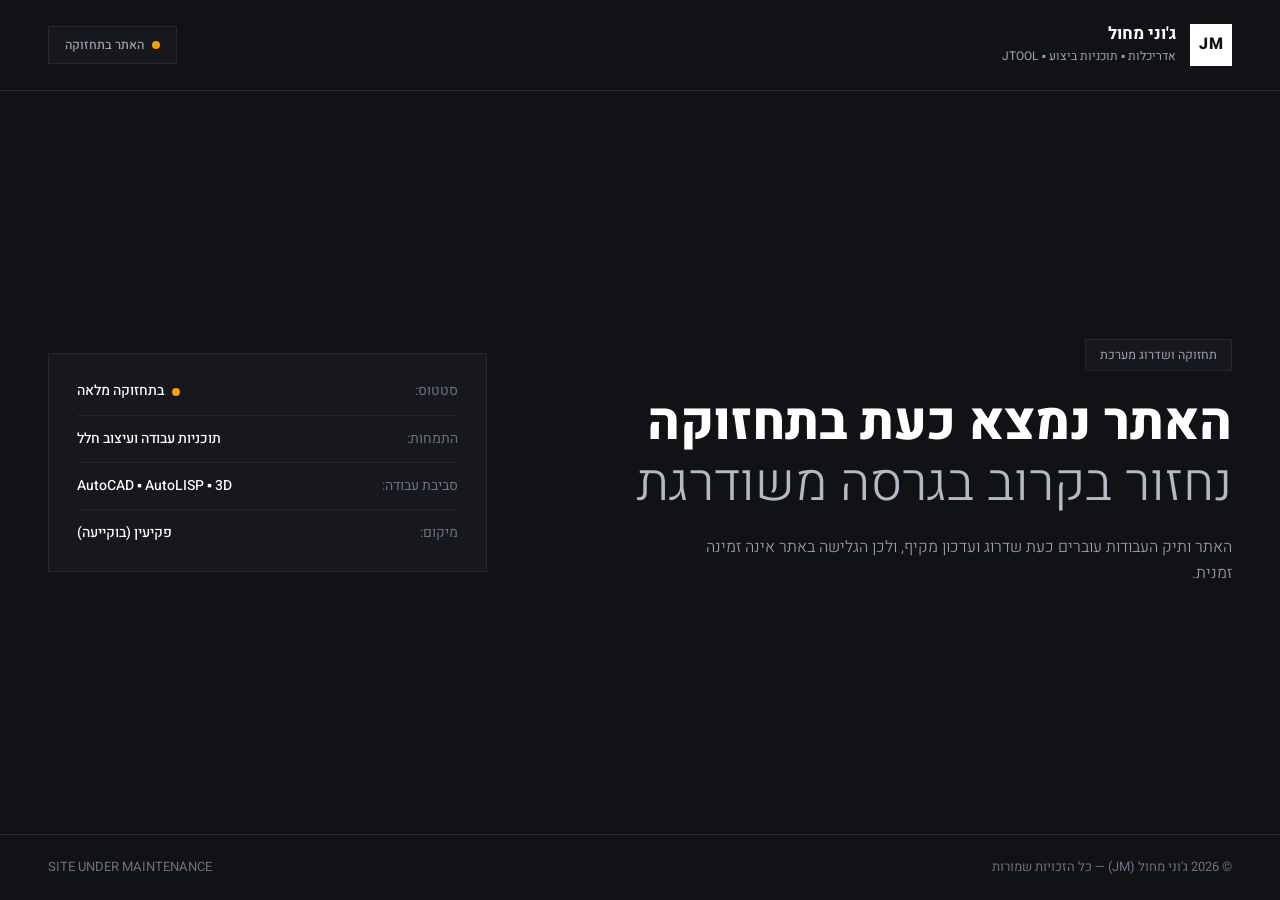
==== commit c5a5c677: "Rename 404.html to index.html" ====
--- a/index.html
+++ b/index.html
@@ -3,261 +3,288 @@
 <head>
   <meta charset="UTF-8" />
   <meta name="viewport" content="width=device-width, initial-scale=1.0" />
-  <title>ג'וני מחול | אדריכלות ותכנון ביצוע</title>
-  
-  <script src="https://cdn.tailwindcss.com"></script>
+  <title>ג'וני מחול | האתר בתחזוקה</title>
   <link rel="preconnect" href="https://fonts.googleapis.com">
   <link rel="preconnect" href="https://fonts.gstatic.com" crossorigin>
-  <link href="https://fonts.googleapis.com/css2?family=Heebo:wght@300;400;600;800&family=Oswald:wght@500;700&display=swap" rel="stylesheet">
-  <link rel="stylesheet" href="https://cdnjs.cloudflare.com/ajax/libs/font-awesome/6.5.2/css/all.min.css">
-
+  <link href="https://fonts.googleapis.com/css2?family=Heebo:wght@300;400;500;700;800&display=swap" rel="stylesheet">
   <style>
-    body { 
-      font-family: 'Heebo', sans-serif;
-      background-color: #121417;
-      color: #e5e7eb;
-    }
-    .arch-title { font-family: 'Oswald', sans-serif; }
+    :root {
+      --bg-main: #111215;
+      --bg-card: #16181d;
+      --border-subtle: #252830;
+      --text-primary: #ffffff;
+      --text-secondary: #9ca3af;
+      --text-muted: #6b7280;
+    }
+
+    * {
+      box-sizing: border-box;
+      margin: 0;
+      padding: 0;
+    }
+
+    body {
+      background-color: var(--bg-main);
+      color: var(--text-primary);
+      font-family: 'Heebo', 'Segoe UI', sans-serif;
+      min-height: 100vh;
+      display: flex;
+      flex-direction: column;
+      justify-content: space-between;
+      line-height: 1.6;
+      user-select: none;
+    }
+
+    .container {
+      width: 100%;
+      max-width: 1240px;
+      margin: 0 auto;
+      padding: 0 28px;
+    }
+
+    /* Header */
+    header {
+      padding: 24px 0;
+      border-bottom: 1px solid var(--border-subtle);
+    }
+
+    .nav-inner {
+      display: flex;
+      align-items: center;
+      justify-content: space-between;
+      gap: 16px;
+      flex-wrap: wrap;
+    }
+
+    .brand {
+      display: flex;
+      align-items: center;
+      gap: 14px;
+      color: var(--text-primary);
+    }
+
+    .brand-logo {
+      width: 42px;
+      height: 42px;
+      background: #ffffff;
+      color: #111215;
+      font-weight: 800;
+      font-size: 16px;
+      display: flex;
+      align-items: center;
+      justify-content: center;
+      letter-spacing: 0.5px;
+    }
+
+    .brand-info h1 {
+      font-size: 17px;
+      font-weight: 700;
+      line-height: 1.2;
+    }
+
+    .brand-info span {
+      font-size: 12px;
+      color: var(--text-secondary);
+      display: block;
+      margin-top: 2px;
+    }
+
+    .status-pill {
+      background: var(--bg-card);
+      color: var(--text-secondary);
+      border: 1px solid var(--border-subtle);
+      padding: 8px 16px;
+      font-size: 12.5px;
+      font-weight: 500;
+      display: inline-flex;
+      align-items: center;
+      gap: 8px;
+    }
+
+    .status-dot {
+      display: inline-block;
+      width: 8px;
+      height: 8px;
+      background: #f59e0b;
+      border-radius: 50%;
+    }
+
+    /* Main Hero */
+    main {
+      padding: 70px 0;
+      flex: 1;
+      display: flex;
+      align-items: center;
+    }
+
+    .hero-grid {
+      display: grid;
+      grid-template-columns: 1.35fr 0.85fr;
+      gap: 48px;
+      align-items: center;
+      width: 100%;
+    }
+
+    .badge-tag {
+      display: inline-block;
+      background: var(--bg-card);
+      border: 1px solid var(--border-subtle);
+      color: var(--text-secondary);
+      font-size: 12.5px;
+      padding: 5px 14px;
+      margin-bottom: 22px;
+    }
+
+    .hero-title {
+      font-size: clamp(32px, 4.5vw, 52px);
+      line-height: 1.18;
+      margin-bottom: 20px;
+    }
+
+    .hero-title strong {
+      display: block;
+      font-weight: 800;
+      color: #ffffff;
+    }
+
+    .hero-title span {
+      display: block;
+      font-weight: 300;
+      color: #b4bac5;
+    }
+
+    .hero-desc {
+      color: var(--text-secondary);
+      font-size: 16px;
+      max-width: 560px;
+      font-weight: 300;
+    }
+
+    /* Spec Card */
+    .spec-card {
+      background: var(--bg-card);
+      border: 1px solid var(--border-subtle);
+      padding: 26px 28px;
+    }
+
+    .spec-row {
+      display: flex;
+      justify-content: space-between;
+      align-items: center;
+      padding: 12px 0;
+      border-bottom: 1px solid rgba(255, 255, 255, 0.05);
+      font-size: 14px;
+    }
+
+    .spec-row:last-child {
+      border-bottom: none;
+      padding-bottom: 0;
+    }
+
+    .spec-row:first-child {
+      padding-top: 0;
+    }
+
+    .spec-label {
+      color: var(--text-muted);
+    }
+
+    .spec-val {
+      color: var(--text-primary);
+      font-weight: 500;
+      display: inline-flex;
+      align-items: center;
+      gap: 8px;
+    }
+
+    /* Footer */
+    footer {
+      border-top: 1px solid var(--border-subtle);
+      padding: 22px 0;
+      color: var(--text-muted);
+      font-size: 13px;
+    }
+
+    .footer-inner {
+      display: flex;
+      justify-content: space-between;
+      align-items: center;
+      flex-wrap: wrap;
+      gap: 12px;
+    }
+
+    @media (max-width: 860px) {
+      .hero-grid {
+        grid-template-columns: 1fr;
+        gap: 32px;
+      }
+      main {
+        padding: 44px 0;
+      }
+    }
   </style>
 </head>
-<body class="selection:bg-white selection:text-black min-h-screen flex flex-col justify-between">
-
-  <!-- Header -->
-  <header class="border-b border-[#262b32] bg-[#121417]/95 sticky top-0 z-40 px-6 sm:px-12 py-4 backdrop-blur">
-    <div class="max-w-7xl mx-auto flex justify-between items-center">
-      <div class="flex items-center gap-3">
-        <div class="w-9 h-9 bg-neutral-200 text-neutral-950 font-bold flex items-center justify-center text-sm arch-title tracking-wider">
-          JM
-        </div>
-        <div>
-          <span class="text-sm font-bold tracking-wider text-white uppercase block leading-none">ג'וני מחול</span>
-          <span class="text-[10px] text-neutral-400 tracking-widest uppercase block mt-1">אדריכלות ◾ תוכניות ביצוע ◾ JTOOL</span>
+<body>
+
+  <header>
+    <div class="container nav-inner">
+      <div class="brand">
+        <div class="brand-logo">JM</div>
+        <div class="brand-info">
+          <h1>ג'וני מחול</h1>
+          <span>אדריכלות ▪ תוכניות ביצוע ▪ JTOOL</span>
         </div>
       </div>
 
-      <nav class="flex items-center gap-6 text-xs text-neutral-300">
-        <a href="#albums" class="hover:text-white transition">פרויקטים</a>
-        <a href="jtool.html" class="bg-[#1e2329] border border-[#323942] text-neutral-200 hover:border-neutral-400 px-3 py-1.5 transition flex items-center gap-1.5">
-          <i class="fas fa-layer-group text-[10px]"></i>
-          <span>JohnnyTools</span>
-          <span class="text-[10px] text-neutral-400">↗</span>
-        </a>
-       <a href="https://mail.google.com/mail/?view=cm&fs=1&to=ArchJM.Auto@Gmail.com&su=פנייה+בנושא+תכנון+אדריכלי" 
-	   target="_blank" 
-	   rel="noopener noreferrer" 
-	   class="bg-white text-black font-semibold px-4 py-1.5 hover:bg-neutral-200 transition">
-	  צור קשר
-		</a>
-		
-      </nav>
+      <div class="status-pill">
+        <span class="status-dot"></span>
+        <span>האתר בתחזוקה</span>
+      </div>
     </div>
   </header>
 
-  <main class="max-w-7xl mx-auto px-6 sm:px-12 w-full">
-
-    <!-- Hero Section -->
-    <section class="py-14 sm:py-16 border-b border-[#262b32]">
-      <div class="grid grid-cols-1 lg:grid-cols-12 gap-8 items-end">
-        <div class="lg:col-span-8 space-y-4 text-right">
-          <div class="inline-block bg-[#1c2026] text-neutral-300 border border-[#2e353f] text-[11px] px-3 py-1 uppercase tracking-widest font-medium">
-            תיק עבודות אדריכלי
-          </div>
-          <h1 class="text-3xl sm:text-5xl font-extrabold text-white leading-tight uppercase tracking-tight">
-            תכנון מבנים, שרטוט מדויק <br/>
-            <span class="text-neutral-400 font-light">ופיתוח פתרונות מתקדמים ל-AUTOCAD</span>
-          </h1>
-          <p class="text-neutral-300 text-xs sm:text-sm max-w-2xl font-light leading-relaxed">
-            הנדסאי אדריכלות המשלב ראייה קונספטואלית מלאה עם ירידה קפדנית לפרטי ביצוע, חתכים מורכבים ותוכניות עבודה — לצד פיתוח כלי אוטומציה הנדסיים.
+  <main>
+    <div class="container">
+      <div class="hero-grid">
+        <div>
+          <div class="badge-tag">תחזוקה ושדרוג מערכת</div>
+          <h2 class="hero-title">
+            <strong>האתר נמצא כעת בתחזוקה</strong>
+            <span>נחזור בקרוב בגרסה משודרגת</span>
+          </h2>
+          <p class="hero-desc">
+            האתר ותיק העבודות עוברים כעת שדרוג ועדכון מקיף, ולכן הגלישה באתר אינה זמינה זמנית.
           </p>
         </div>
 
-        <!-- صندوق البيانات الجانبي -->
-        <div class="lg:col-span-4 bg-[#181b20] border border-[#2a3038] p-5 space-y-2 text-xs text-neutral-300">
-          <div class="flex justify-between border-b border-[#262b32] pb-2">
-            <span class="text-neutral-400">התמחות:</span>
-            <span class="text-white font-medium">תוכניות עבודה ועיצוב חלל</span>
-          </div>
-          <div class="flex justify-between border-b border-[#262b32] pb-2">
-            <span class="text-neutral-400">סביבת עבודה:</span>
-            <span class="text-white font-medium">AutoCAD ◾ AutoLISP ◾ 3D</span>
-          </div>
-          <div class="flex justify-between pt-1">
-            <span class="text-neutral-400">מיקום:</span>
-            <span class="text-neutral-200">פקיעין (בוקייעה)</span>
+        <div class="spec-card">
+          <div class="spec-row">
+            <span class="spec-label">סטטוס:</span>
+            <span class="spec-val"><span class="status-dot"></span>בתחזוקה מלאה</span>
+          </div>
+          <div class="spec-row">
+            <span class="spec-label">התמחות:</span>
+            <span class="spec-val">תוכניות עבודה ועיצוב חלל</span>
+          </div>
+          <div class="spec-row">
+            <span class="spec-label">סביבת עבודה:</span>
+            <span class="spec-val">AutoCAD ▪ AutoLISP ▪ 3D</span>
+          </div>
+          <div class="spec-row">
+            <span class="spec-label">מיקום:</span>
+            <span class="spec-val">פקיעין (בוקייעה)</span>
           </div>
         </div>
       </div>
-    </section>
-
-    <!-- תיקי פרויקטים (Dossiers) -->
-    <section id="albums" class="py-14">
-      <div class="mb-8 text-right">
-        <span class="text-neutral-400 text-xs tracking-widest uppercase font-semibold block">PROJECT DOSSIERS</span>
-        <h2 class="text-2xl font-bold text-white uppercase mt-1">תיקי פרויקטים נבחרים</h2>
-      </div>
-
-      <div id="albums-grid" class="grid grid-cols-1 md:grid-cols-2 gap-8"></div>
-    </section>
-
+    </div>
   </main>
 
-  <!-- Footer -->
-  <footer class="border-t border-[#262b32] bg-[#0e1012] py-8 px-6 sm:px-12 text-xs text-neutral-400">
-    <div class="max-w-7xl mx-auto flex flex-col sm:flex-row justify-between items-center gap-4">
-      <div class="flex items-center gap-5">
-        <a href="https://www.instagram.com/archjm.auto/" target="_blank" class="hover:text-white transition">INSTAGRAM</a>
-        <a href="https://www.youtube.com/@J-CAD" target="_blank" class="hover:text-white transition">YOUTUBE</a>
-        <a href="https://github.com/Arch-Jm" target="_blank" class="hover:text-white transition">GITHUB</a>
-        <span class="text-neutral-700">|</span>
-        <a href="mailto:ArchJM.Auto@Gmail.com" class="text-neutral-200 hover:text-white transition font-medium">ArchJM.Auto@Gmail.com</a>
-      </div>
-      <div>&copy; 2026 JOHNNY MAKHOUL ◾ ALL RIGHTS RESERVED</div>
+  <footer>
+    <div class="container footer-inner">
+      <span>© 2026 ג'וני מחול (JM) — כל הזכויות שמורות</span>
+      <span>SITE UNDER MAINTENANCE</span>
     </div>
   </footer>
 
-  <!-- Lightbox -->
-  <div id="lightbox" class="fixed inset-0 bg-black/95 z-50 hidden flex flex-col justify-between p-6 select-none backdrop-blur-md">
-    <div class="flex justify-between items-center w-full z-10">
-      <div>
-        <h4 id="lightbox-album-name" class="text-sm font-bold text-white uppercase tracking-wider"></h4>
-        <p id="lightbox-item-title" class="text-xs text-neutral-400 mt-0.5"></p>
-      </div>
-      <button id="close-lightbox" class="text-white text-xs bg-neutral-800 border border-neutral-700 px-3.5 py-1.5 hover:bg-neutral-700 transition">
-        סגור [ESC]
-      </button>
-    </div>
-
-    <div class="relative flex items-center justify-center flex-1 my-4 overflow-hidden">
-      <button id="prev-img" class="absolute right-2 text-white text-3xl p-3 bg-black/40 hover:bg-black/80 rounded transition z-10">&#10095;</button>
-      <button id="next-img" class="absolute left-2 text-white text-3xl p-3 bg-black/40 hover:bg-black/80 rounded transition z-10">&#10094;</button>
-
-      <img id="lightbox-img" src="" alt="" class="max-h-[72vh] max-w-[88vw] object-contain border border-neutral-800 shadow-2xl" />
-    </div>
-
-    <div class="flex flex-col items-center gap-2">
-      <span id="lightbox-counter" class="text-[11px] text-neutral-400"></span>
-      <div id="lightbox-thumbnails" class="flex gap-2 overflow-x-auto max-w-full py-1"></div>
-    </div>
-  </div>
-
-  <script>
-    const albums = [
-      {
-        id: "library",
-        title: "ספרייה עירונית ומרכז קהילתי",
-        category: "פרויקט גמר אדריכלי",
-        cover: "assets/Project/FinalProject/Library-img-2.webp",
-        desc: "סט תכנון מלא: תוכניות קומתיות, חתכים מפורטים, פרטי בנייה והדמיות חלל.",
-        items: [
-          { src: "assets/Project/FinalProject/Library-img-2.webp", tag: "חזית", title: "חזית דרומית - קומפוזיציה וחומריות" },
-          { src: "assets/Project/FinalProject/Library-img-1.webp", tag: "הדמיה", title: "כניסה ראשית ומבט רחוב" },
-          { src: "assets/Project/FinalProject/Library-img-3.webp", tag: "עיצוב פנים", title: "עיצוב פנים חלל קריאה ועיון" },
-          { src: "assets/Project/FinalProject/Library-Plan-1.webp", tag: "תוכנית עבודה", title: "תוכנית קרקע אדריכלית מפורטת" },
-          { src: "assets/Project/FinalProject/Library-Section-1.webp", tag: "חתך מפורט", title: "חתך אדריכלי עקרוני וגבהים" },
-          { src: "assets/Project/FinalProject/Library-Details-1.webp", tag: "פרט בניין", title: "פרטי מעטפת ומפגשי בניין" }
-        ]
-      },
-      {
-        id: "kitchen",
-        title: "תכנון ועיצוב מטבח מודרני",
-        category: "עיצוב פנים ונגרות",
-        cover: "assets/Project/kitchen01/Kitchen1.webp",
-        desc: "תכנון ארגונומי מדויק, פריסת מכשור, אי מרכזי ובחינת תאורה וחומרים.",
-        items: [
-          { src: "assets/Project/kitchen01/Kitchen1.webp", tag: "הדמיה", title: "מטבח מודרני - פרספקטיבה כללית ואי מרכזי" },
-          { src: "assets/Project/kitchen01/Kitchen2.webp", tag: "הדמיה", title: "מבט ארונות גבוהים וארגון מכשור" },
-          { src: "assets/Project/kitchen01/Kitchen3.webp", tag: "הדמיה", title: "מטבח מודרני - תאורה פנימית ושילוב חומרים" },
-          { src: "assets/Project/kitchen01/kitchen10-02-1.webp", tag: "הדמיה", title: "מטבח מודרני - קומפוזיציה חומרית מעודכנת" },
-          { src: "assets/Project/kitchen01/kitchen10-02-2.webp", tag: "הדמיה", title: "מטבח מודרני - הדמיה מרחבית פתוחה" }
-        ]
-      }
-    ];
-
-    let currentAlbum = null;
-    let currentItemIdx = 0;
-
-    function renderAlbums() {
-      const container = document.getElementById('albums-grid');
-      container.innerHTML = '';
-
-      albums.forEach(album => {
-        const card = document.createElement('div');
-        card.className = "group cursor-pointer bg-[#16181d] border border-[#262b32] hover:border-neutral-400 transition p-4 flex flex-col justify-between";
-        card.innerHTML = `
-          <div class="relative aspect-[16/9] bg-black border border-[#22262d] overflow-hidden mb-4">
-            <img src="${album.cover}" alt="${album.title}" class="w-full h-full object-cover transition-transform duration-500 group-hover:scale-105" loading="lazy" />
-            <span class="absolute top-3 right-3 bg-black/80 border border-neutral-700 text-white text-[10px] px-2.5 py-1 uppercase tracking-wider font-semibold">
-              ${album.items.length} שרטוטים והדמיות
-            </span>
-          </div>
-          <div class="space-y-1.5">
-            <span class="text-[11px] text-neutral-400 uppercase tracking-widest block">${album.category}</span>
-            <h3 class="text-lg font-bold text-white group-hover:text-neutral-200 transition">${album.title}</h3>
-            <p class="text-xs text-neutral-400 font-light leading-relaxed">${album.desc}</p>
-          </div>
-          <div class="pt-4 mt-3 border-t border-[#22262d] flex justify-between items-center text-xs">
-            <span class="text-white font-medium group-hover:underline">פתח אלבום פרויקט</span>
-            <span class="text-neutral-400">←</span>
-          </div>
-        `;
-        card.onclick = () => openAlbum(album);
-        container.appendChild(card);
-      });
-    }
-
-    function openAlbum(album) {
-      currentAlbum = album;
-      currentItemIdx = 0;
-      updateLightbox();
-      document.getElementById('lightbox').classList.remove('hidden');
-    }
-
-    function updateLightbox() {
-      const item = currentAlbum.items[currentItemIdx];
-      document.getElementById('lightbox-album-name').innerText = currentAlbum.title;
-      document.getElementById('lightbox-item-title').innerText = `${item.tag} ◾ ${item.title}`;
-      document.getElementById('lightbox-img').src = item.src;
-      document.getElementById('lightbox-counter').innerText = `${currentItemIdx + 1} מתוך ${currentAlbum.items.length}`;
-
-      const thumbContainer = document.getElementById('lightbox-thumbnails');
-      thumbContainer.innerHTML = '';
-      currentAlbum.items.forEach((it, idx) => {
-        const thumb = document.createElement('img');
-        thumb.src = it.src;
-        thumb.className = `w-12 h-9 object-cover cursor-pointer border rounded-sm transition ${idx === currentItemIdx ? 'border-white scale-105' : 'border-neutral-700 opacity-50 hover:opacity-100'}`;
-        thumb.onclick = () => {
-          currentItemIdx = idx;
-          updateLightbox();
-        };
-        thumbContainer.appendChild(thumb);
-      });
-    }
-
-    document.getElementById('prev-img').onclick = (e) => {
-      e.stopPropagation();
-      currentItemIdx = (currentItemIdx + 1) % currentAlbum.items.length;
-      updateLightbox();
-    };
-
-    document.getElementById('next-img').onclick = (e) => {
-      e.stopPropagation();
-      currentItemIdx = (currentItemIdx - 1 + currentAlbum.items.length) % currentAlbum.items.length;
-      updateLightbox();
-    };
-
-    document.getElementById('close-lightbox').onclick = () => {
-      document.getElementById('lightbox').classList.add('hidden');
-    };
-
-    document.addEventListener('keydown', (e) => {
-      const box = document.getElementById('lightbox');
-      if (box.classList.contains('hidden')) return;
-      if (e.key === 'ArrowRight') document.getElementById('prev-img').click();
-      if (e.key === 'ArrowLeft') document.getElementById('next-img').click();
-      if (e.key === 'Escape') document.getElementById('close-lightbox').click();
-    });
-
-    renderAlbums();
-  </script>
 </body>
-</html>+</html>
